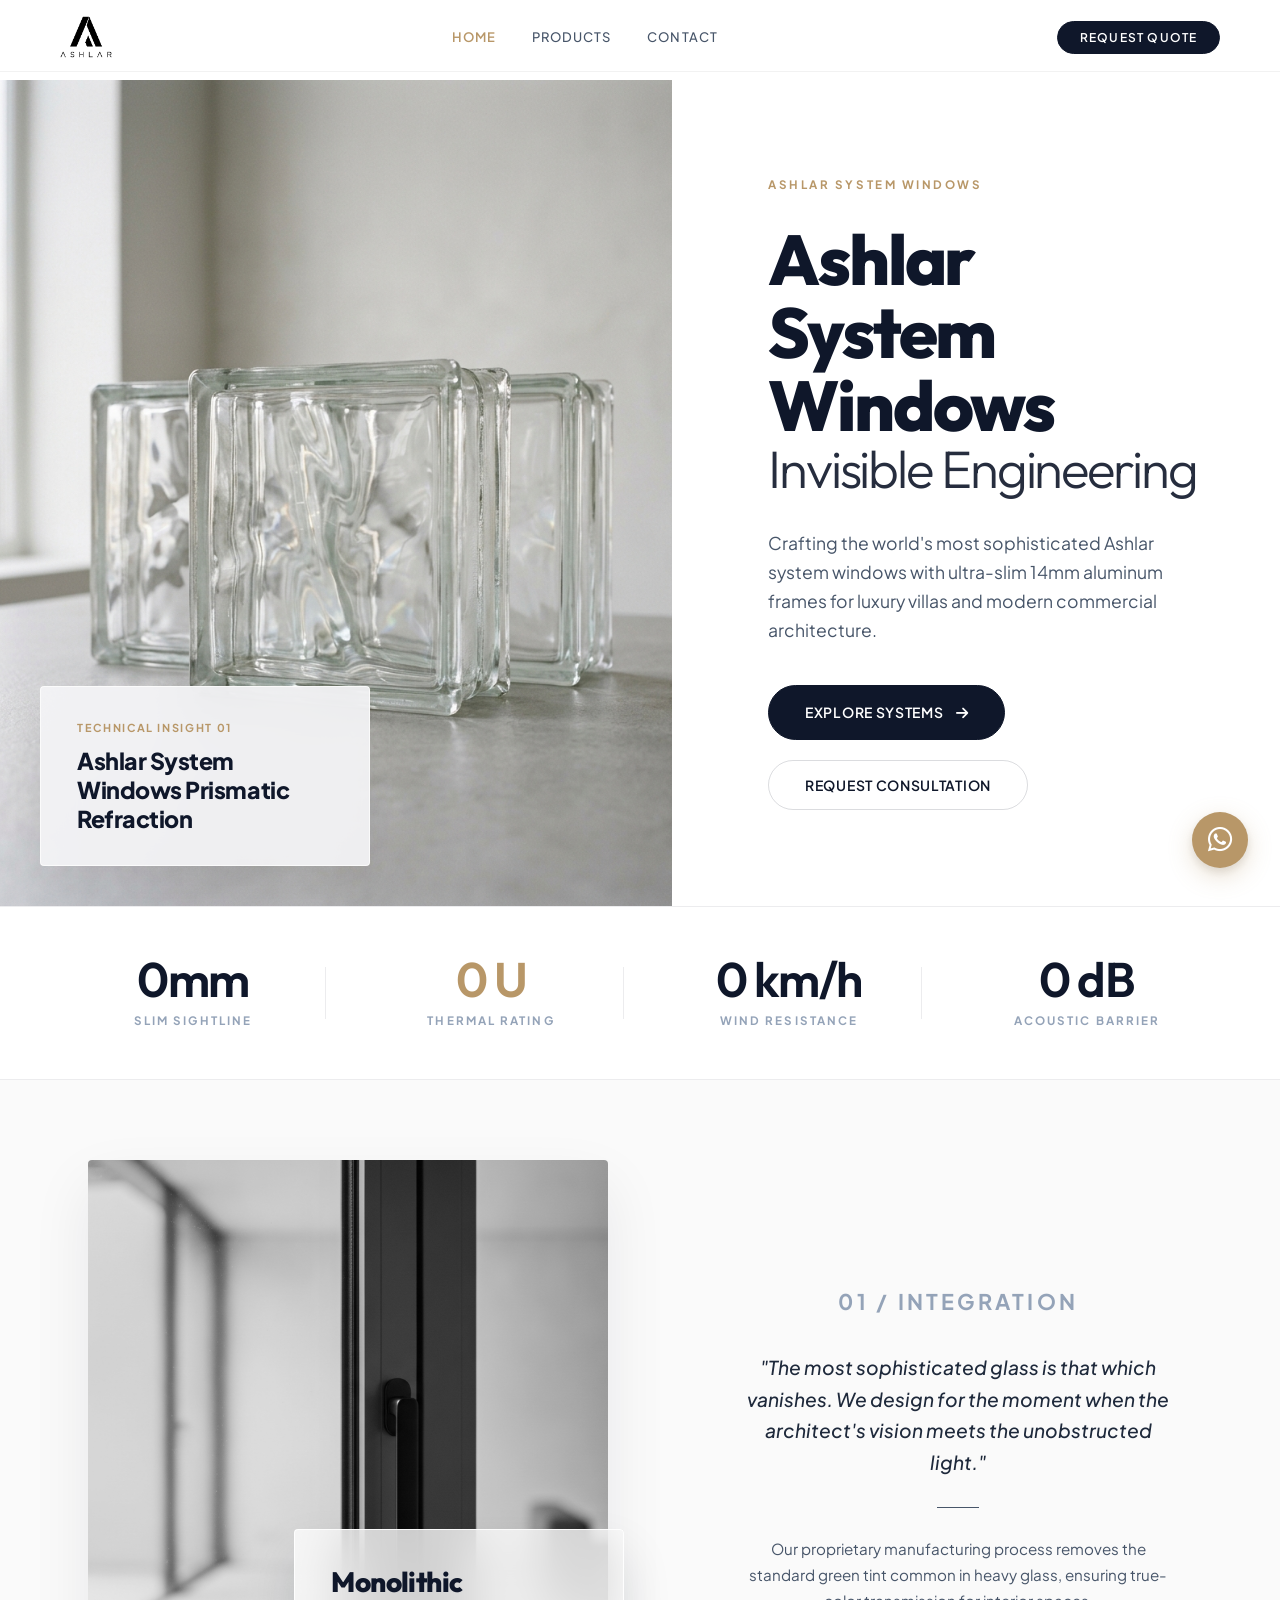
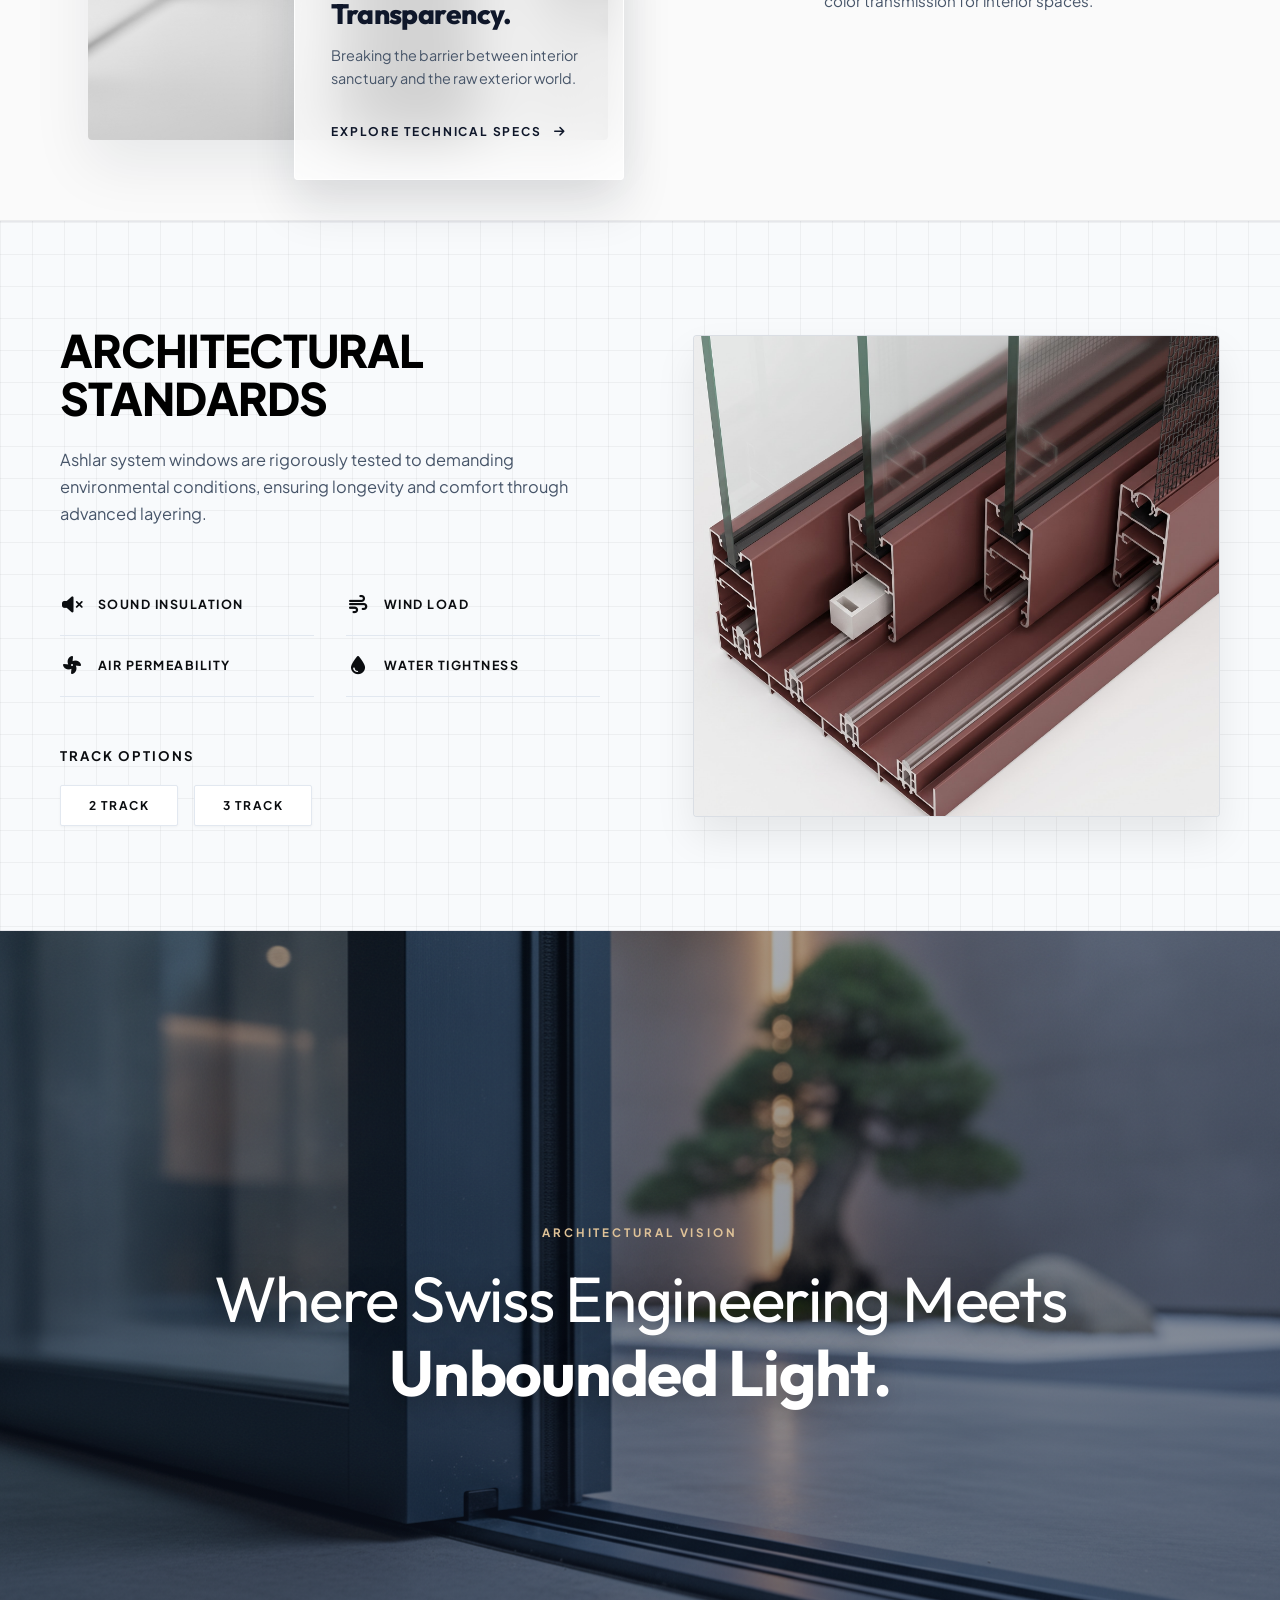
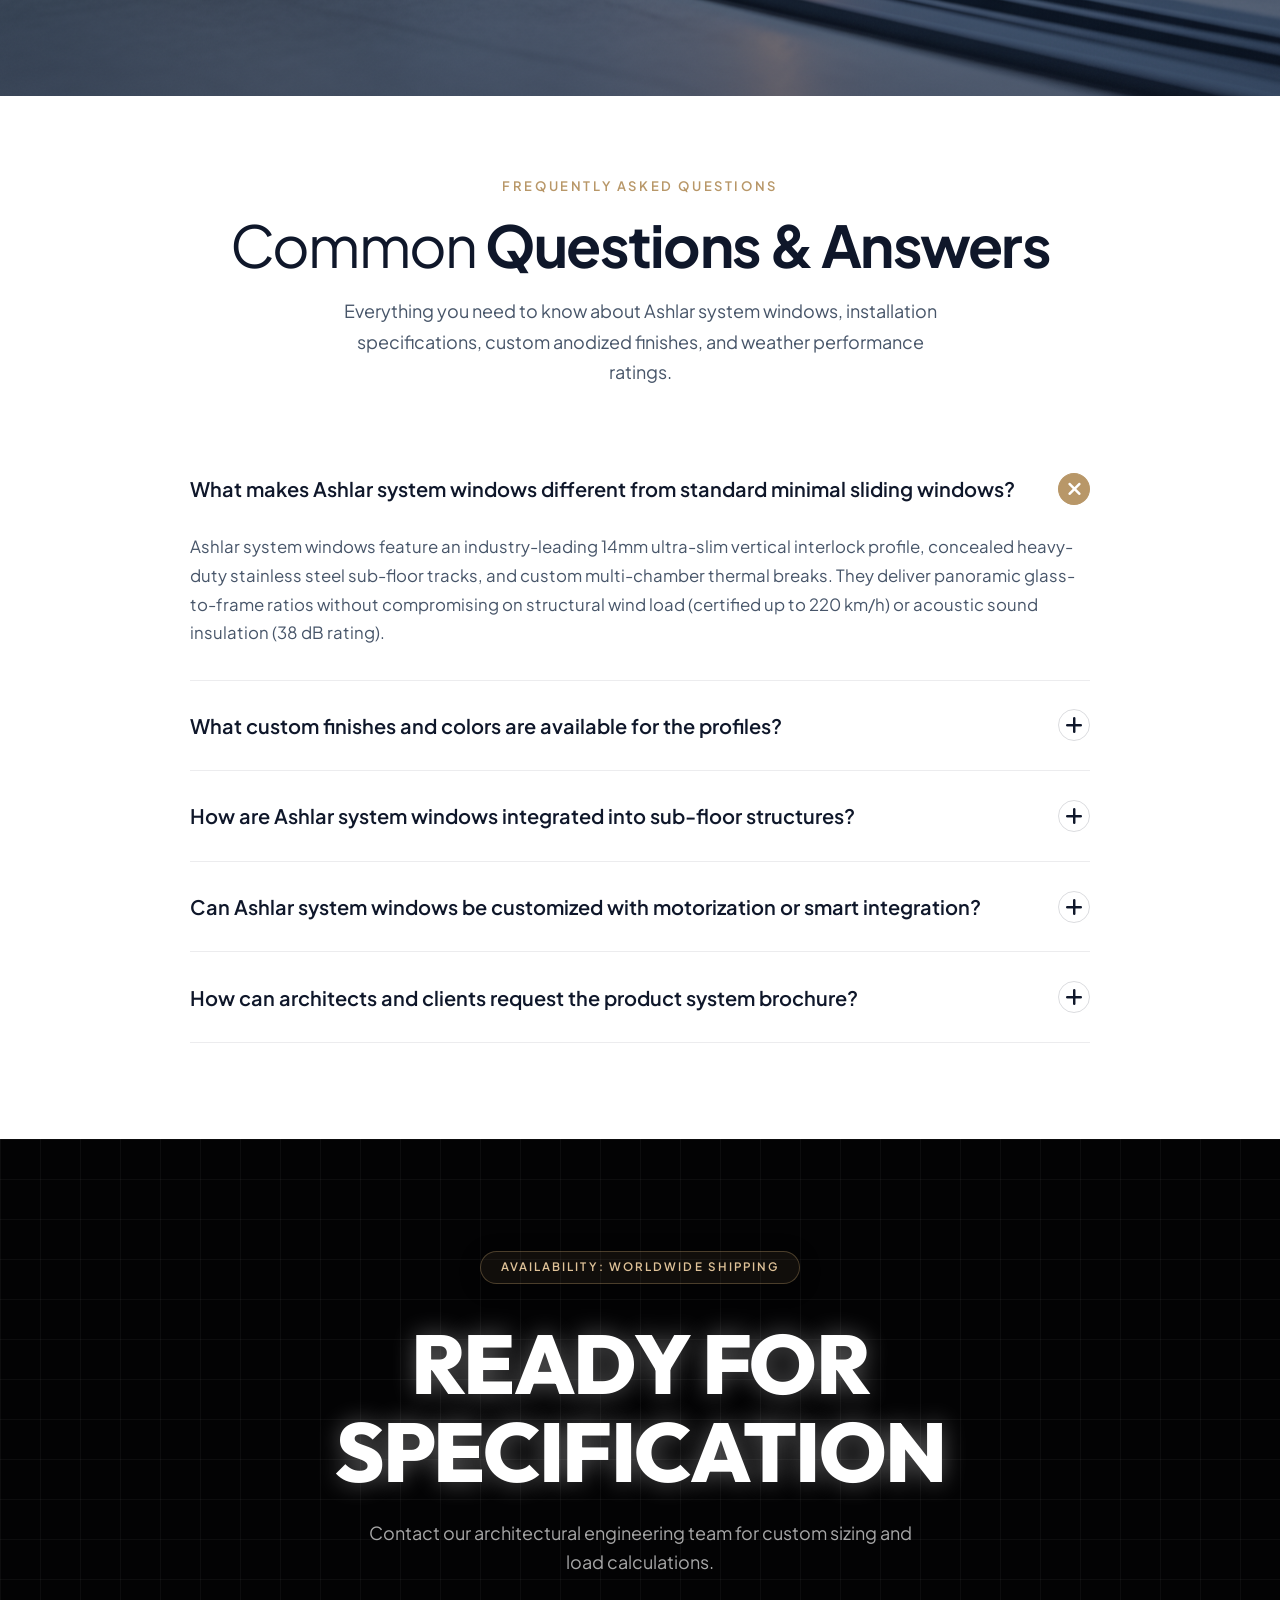
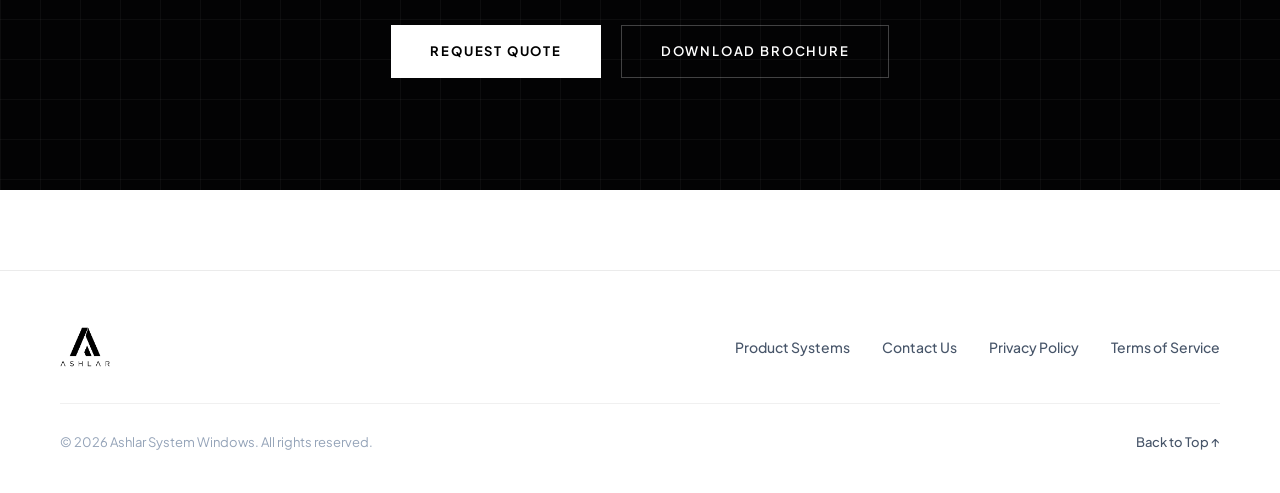
==== index.html @ acbcf2eb "Console fix" ====
<!DOCTYPE html>
<html lang="en">
<head>
  <meta charset="UTF-8">
  <meta name="viewport" content="width=device-width, initial-scale=1.0">
  <title>Ashlar System Windows — Premium Architectural Glass & Minimal Sliding Systems</title>
  <meta name="description" content="Ashlar System Windows manufactures ultra-slim architectural glass systems, floor-to-ceiling minimal sliding panels, and high-performance aluminum frames for luxury villas and commercial projects.">
  <meta name="keywords" content="Ashlar system windows, Ashlar glass, architectural glass, minimal sliding windows, slim aluminum frames, floor to ceiling windows, luxury villa windows, zero threshold sliding doors">
  <meta name="robots" content="index, follow, max-snippet:-1, max-image-preview:large, max-video-preview:-1">
  <link rel="canonical" href="https://ashlarwindows.com/">
  
  <!-- Open Graph / Facebook -->
  <meta property="og:type" content="website">
  <meta property="og:site_name" content="Ashlar System Windows">
  <meta property="og:url" content="https://ashlarwindows.com/">
  <meta property="og:title" content="Ashlar System Windows — Premium Architectural Glass & Minimal Sliding Systems">
  <meta property="og:description" content="Ashlar System Windows manufactures ultra-slim architectural glass systems, floor-to-ceiling minimal sliding panels, and high-performance aluminum frames.">
  <meta property="og:image" content="https://ashlarwindows.com/aseets/logo.png">
  <meta property="og:image:secure_url" content="https://ashlarwindows.com/aseets/logo.png">
  <meta property="og:image:type" content="image/png">
  <meta property="og:image:width" content="1200">
  <meta property="og:image:height" content="630">
  <meta property="og:image:alt" content="Ashlar System Windows Logo">

  <!-- Twitter -->
  <meta property="twitter:card" content="summary_large_image">
  <meta property="twitter:url" content="https://ashlarwindows.com/">
  <meta property="twitter:title" content="Ashlar System Windows — Premium Architectural Glass & Minimal Sliding Systems">
  <meta property="twitter:description" content="Ashlar System Windows manufactures ultra-slim architectural glass systems, floor-to-ceiling minimal sliding panels, and high-performance aluminum frames.">
  <meta property="twitter:image" content="https://ashlarwindows.com/aseets/logo.png">
  <meta property="twitter:image:alt" content="Ashlar System Windows Logo">

  <!-- Structured Data (JSON-LD) -->
  <script type="application/ld+json">
  {
    "@context": "https://schema.org",
    "@graph": [
      {
        "@type": "Organization",
        "@id": "https://ashlarwindows.com/#organization",
        "name": "Ashlar System Windows",
        "url": "https://ashlarwindows.com/",
        "logo": "https://ashlarwindows.com/aseets/logo.png",
        "description": "Ashlar System Windows manufactures premium architectural glass systems and ultra-slim sliding window profiles.",
        "contactPoint": {
          "@type": "ContactPoint",
          "telephone": "+91-98956-52725",
          "contactType": "customer service",
          "areaServed": "Global",
          "availableLanguage": "English"
        }
      },
      {
        "@type": "LocalBusiness",
        "@id": "https://ashlarwindows.com/#localbusiness",
        "name": "Ashlar System Windows",
        "image": "https://ashlarwindows.com/aseets/glass-frame-7.png",
        "telephone": "+91 98956 52725",
        "email": "info@ashlarwindows.com",
        "priceRange": "₹₹₹₹",
        "address": {
          "@type": "PostalAddress",
          "streetAddress": "B15, Odumbra",
          "addressLocality": "Calicut",
          "addressRegion": "Kerala",
          "addressCountry": "India"
        },
        "url": "https://ashlarwindows.com/"
      },
      {
        "@type": "WebSite",
        "@id": "https://ashlarwindows.com/#website",
        "url": "https://ashlarwindows.com/",
        "name": "Ashlar System Windows",
        "publisher": {
          "@id": "https://ashlarwindows.com/#organization"
        }
      },
      {
        "@type": "Product",
        "@id": "https://ashlarwindows.com/#product",
        "name": "Ashlar System Windows Minimal Sliding Glass Doors",
        "image": [
          "https://ashlarwindows.com/aseets/glass-frame-7.png",
          "https://ashlarwindows.com/aseets/glass-frame-14.jpeg",
          "https://ashlarwindows.com/aseets/glass-frame-15.jpeg",
          "https://ashlarwindows.com/aseets/glass-frame-16.jpeg"
        ],
        "description": "Ultra-slim 14mm sightline architectural glass system with concealed stainless steel sub-floor tracks.",
        "brand": {
          "@type": "Brand",
          "name": "Ashlar System Windows"
        },
        "aggregateRating": {
          "@type": "AggregateRating",
          "ratingValue": "4.9",
          "bestRating": "5",
          "worstRating": "1",
          "ratingCount": "36"
        }
      },
      {
        "@type": "FAQPage",
        "mainEntity": [
          {
            "@type": "Question",
            "name": "What makes Ashlar system windows different from standard minimal sliding windows?",
            "acceptedAnswer": {
              "@type": "Answer",
              "text": "Ashlar system windows feature an industry-leading 14mm ultra-slim vertical interlock profile, concealed heavy-duty stainless steel sub-floor tracks, and custom multi-chamber thermal breaks."
            }
          },
          {
            "@type": "Question",
            "name": "How are Ashlar system windows integrated into sub-floor structures?",
            "acceptedAnswer": {
              "@type": "Answer",
              "text": "Ashlar system windows tracks are embedded flush into concrete floor slabs, creating a zero-threshold transition between indoor spaces and outdoor patios."
            }
          }
        ]
      }
    ]
  }
  </script>
  
  <!-- Google Fonts & FontAwesome -->
  <link rel="preconnect" href="https://fonts.googleapis.com">
  <link rel="preconnect" href="https://fonts.gstatic.com" crossorigin>
  <link href="https://fonts.googleapis.com/css2?family=Cinzel:wght@400;500;600&family=Plus+Jakarta+Sans:ital,wght@0,300;0,400;0,500;0,600;0,700;1,400&family=Syne:wght@400;500;600;700;800&display=swap" rel="stylesheet">
  <link rel="stylesheet" href="https://cdnjs.cloudflare.com/ajax/libs/font-awesome/6.4.0/css/all.min.css">
  
  <!-- Lenis & GSAP Libraries -->
  <script src="https://cdn.jsdelivr.net/npm/@studio-freight/lenis@1.0.39/dist/lenis.min.js"></script>
  <script src="https://cdnjs.cloudflare.com/ajax/libs/gsap/3.12.2/gsap.min.js"></script>
  <script src="https://cdnjs.cloudflare.com/ajax/libs/gsap/3.12.2/ScrollTrigger.min.js"></script>
  
  <!-- Favicon -->
  <link rel="icon" type="image/png" href="aseets/favicon.png">

  <!-- Stylesheets -->
  <link rel="stylesheet" href="css/styles.css">
</head>
<body>

  <!-- PRELOADER -->
  <div id="preloader" class="preloader " aria-label="Loading Ashlar System Windows">
    <div class="preloader-backdrop"></div>
    <div class="preloader-content">
      <div class="preloader-logo-card">
        <div class="preloader-logo-wrapper">
          <img src="aseets/preloader.png" alt="Ashlar System Windows Logo" class="preloader-logo">
          <div class="glass-shine-sweep"></div>
        </div>
      </div>
      <div class="preloader-line-track">
        <div class="preloader-line-fill"></div>
      </div>
    </div>
  </div>

  <!-- NAVIGATION HEADER -->
  <header class="header">
    <div class="container container-wide">
      <div class="header-inner">
        <a href="index.html" class="logo" aria-label="Ashlar System Windows Logo">
          <img src="aseets/logo.png" alt="Ashlar System Windows Logo" class="logo-img">
        </a>

        <nav class="nav-menu">
          <a href="index.html" class="nav-link active">Home</a>
          <a href="products.html" class="nav-link">Products</a>
          <a href="contact.html" class="nav-link">Contact</a>
        </nav>

        <div class="header-actions">
          <button class="btn-header-clean" onclick="openQuoteModal()">Request Quote</button>
          <button class="mobile-toggle" aria-label="Toggle navigation menu">
            <span></span>
            <span></span>
            <span></span>
          </button>
        </div>
      </div>
    </div>
  </header>

  <!-- MOBILE NAVIGATION DRAWER -->
  <div class="mobile-drawer" id="mobile-drawer">
    <div class="mobile-drawer-header">
      <a href="index.html" class="logo" aria-label="Ashlar System Windows Logo">
        <img src="aseets/logo.png" alt="Ashlar System Windows Logo" class="logo-img">
      </a>
      <button class="mobile-drawer-close" aria-label="Close navigation menu">
        <i class="fa-solid fa-xmark"></i>
      </button>
    </div>

    <div class="mobile-nav-links">
      <a href="index.html" class="mobile-nav-item">
        <span class="num">01</span>
        <span class="label">Home</span>
      </a>
      <a href="products.html" class="mobile-nav-item">
        <span class="num">02</span>
        <span class="label">Products & Systems</span>
      </a>
      <a href="contact.html" class="mobile-nav-item">
        <span class="num">03</span>
        <span class="label">Contact Us</span>
      </a>
    </div>

    <div class="mobile-drawer-footer">
      <button class="btn btn-bw-minimal" style="width: 100%; margin-bottom: 1.5rem;" onclick="openQuoteModal()">
        Request Specification <i class="fa-solid fa-arrow-right"></i>
      </button>

      <div class="mobile-drawer-contact">
        <div><i class="fa-solid fa-phone"></i> +91 98956 52725</div>
        <div><i class="fa-solid fa-envelope"></i> info@ashlarwindows.com</div>
      </div>
    </div>
  </div>

  <!-- MAIN CONTENT AREA -->
  <main id="main-content">

  <!-- SECTION 1: 50/50 SPLIT HERO REDESIGN -->
  <section class="hero-split-redesign">
    <!-- Left Column: Architectural Glass Background Video with Overlay Card -->
    <div class="hero-split-media reveal-up">
      <video class="hero-split-video" autoplay loop muted playsinline poster="aseets/glass-prismatic-refraction.png">
        <source src="aseets/hero-video.mp4" type="video/mp4">
      </video>
      
      <div class="hero-split-insight-card">
        <span class="hero-split-insight-tag">TECHNICAL INSIGHT 01</span>
        <h3 class="hero-split-insight-title">Ashlar System Windows Prismatic Refraction</h3>
      </div>
    </div>

    <!-- Right Column: Clean Editorial Content -->
    <div class="hero-split-content reveal-up">
      <span class="hero-split-tag">ASHLAR SYSTEM WINDOWS</span>
      <h1 class="hero-split-title">
        Ashlar System Windows<br>
        <span style="font-weight: 300; font-size: 0.75em; display: block; opacity: 0.9;">Invisible Engineering</span>
      </h1>
      <p class="hero-split-subtitle">
        Crafting the world's most sophisticated Ashlar system windows with ultra-slim 14mm aluminum frames for luxury villas and modern commercial architecture.
      </p>
      
      <div class="hero-split-actions">
        <a href="products.html" class="btn btn-primary" style="padding: 0.95rem 2.25rem;">
          Explore Systems <i class="fa-solid fa-arrow-right"></i>
        </a>
        <button class="btn btn-secondary" onclick="openQuoteModal('Hello Ashlar, I would like to request an architectural consultation for Ashlar system windows.')" style="padding: 0.95rem 2.25rem;">
          Request Consultation
        </button>
      </div>
    </div>
  </section>

  <!-- MINIMALIST STATS STRIP SECTION -->
  <section class="minimal-stats-strip reveal-up">
    <div class="container">
      <div class="minimal-stats-grid">
        <div class="minimal-stat-item">
          <div class="minimal-stat-num stat-number" data-count="14" data-suffix="mm">0mm</div>
          <div class="minimal-stat-label">Slim Sightline</div>
        </div>

        <div class="minimal-stat-item">
          <div class="minimal-stat-num stat-number accent" data-count="0.8" data-decimals="1" data-suffix=" U">0 U</div>
          <div class="minimal-stat-label">Thermal Rating</div>
        </div>

        <div class="minimal-stat-item">
          <div class="minimal-stat-num stat-number" data-count="220" data-suffix=" km/h">0 km/h</div>
          <div class="minimal-stat-label">Wind Resistance</div>
        </div>

        <div class="minimal-stat-item">
          <div class="minimal-stat-num stat-number" data-count="38" data-suffix=" dB">0 dB</div>
          <div class="minimal-stat-label">Acoustic Barrier</div>
        </div>
      </div>
    </div>
  </section>

  <!-- MONOLITHIC TRANSPARENCY & INTEGRATION SECTION -->
  <section class="integration-section" id="integration">
    <div class="container">
      <div class="integration-grid reveal-up">
        <!-- Left Side: Architectural Facade Image with Glassmorphic Card -->
        <div class="integration-media-wrapper">
          <div class="integration-img-box">
            <img src="aseets/glass-frame-7.png" alt="Ashlar System Windows Monolithic Architectural Glass Facade">
          </div>

          <div class="integration-glass-card">
            <h3 class="integration-card-title">
              Monolithic<br>
              Transparency.
            </h3>
            <p class="integration-card-desc">
              Breaking the barrier between interior sanctuary and the raw exterior world.
            </p>
            <a href="products.html" class="integration-card-link">
              EXPLORE TECHNICAL SPECS <i class="fa-solid fa-arrow-right"></i>
            </a>
          </div>
        </div>

        <!-- Right Side: Clean Quote & Narrative -->
        <div class="integration-content">
          <span class="integration-tag">01 / INTEGRATION</span>
          
          <blockquote class="integration-quote">
            "The most sophisticated glass is that which vanishes. We design for the moment when the architect's vision meets the unobstructed light."
          </blockquote>

          <div class="integration-divider"></div>

          <p class="integration-narrative">
            Our proprietary manufacturing process removes the standard green tint common in heavy glass, ensuring true-color transmission for interior spaces.
          </p>
        </div>
      </div>
    </div>
  </section>

  <!-- CERTIFIED ARCHITECTURAL STANDARDS SECTION (ASHLAR SYSTEM WINDOWS PERFORMANCE ENGINEERING) -->
  <section class="performance-standards-section" id="performance">
    <div class="container">
      <div class="perf-standards-grid reveal-up">
        
        <!-- Left Column: Performance Specifications & Track Options -->
        <div class="perf-content-col">
          <h2 class="perf-main-title">
            ARCHITECTURAL<br>
            STANDARDS
          </h2>
          <p class="perf-main-desc">
            Ashlar system windows are rigorously tested to demanding environmental conditions, ensuring longevity and comfort through advanced layering.
          </p>

          <!-- 2x2 Performance Metrics Grid -->
          <div class="perf-metrics-grid">
            <div class="perf-metric-item">
              <span class="perf-metric-icon">
                <i class="fa-solid fa-volume-xmark"></i>
              </span>
              <span class="perf-metric-label">SOUND INSULATION</span>
            </div>

            <div class="perf-metric-item">
              <span class="perf-metric-icon">
                <i class="fa-solid fa-wind"></i>
              </span>
              <span class="perf-metric-label">WIND LOAD</span>
            </div>

            <div class="perf-metric-item">
              <span class="perf-metric-icon">
                <i class="fa-solid fa-fan"></i>
              </span>
              <span class="perf-metric-label">AIR PERMEABILITY</span>
            </div>

            <div class="perf-metric-item">
              <span class="perf-metric-icon">
                <i class="fa-solid fa-droplet"></i>
              </span>
              <span class="perf-metric-label">WATER TIGHTNESS</span>
            </div>
          </div>

          <!-- Track Options -->
          <div class="perf-track-options">
            <span class="perf-track-title">TRACK OPTIONS</span>
            <div class="perf-track-pills">
              <button class="perf-pill-btn" onclick="openQuoteModal('Hello Ashlar, I would like to inquire about 2 Track options for Ashlar system windows.')">2 TRACK</button>
              <button class="perf-pill-btn" onclick="openQuoteModal('Hello Ashlar, I would like to inquire about 3 Track options for Ashlar system windows.')">3 TRACK</button>
            </div>
          </div>

        </div>

        <!-- Right Column: Technical Showcase -->
        <div class="perf-showcase-wrapper">
          <div class="perf-image-box">
            <img src="aseets/a-14-frame-2.jpeg" alt="Ashlar System Windows Architectural Glass System Engineering Profile" loading="lazy">
          </div>
        </div>

      </div>
    </div>
  </section>


  <section class="section-padding" style="background: #f8fafc; border-top: 1px solid rgba(15,23,42,0.06); display: none;" id="use-cases">
    <div class="container">
      <div style="text-align: center; margin-bottom: 3.5rem;" class="reveal-up">
        <span class="section-tag">APPLICATIONS SHOWCASE</span>
        <h2 class="section-title">Architectural <strong>Use Cases & Typologies</strong></h2>
        <p class="section-desc" style="margin: 0 auto; max-width: 580px;">Tailored engineering configurations for luxury villas, commercial facades, and glass roofs.</p>
      </div>

      <div class="endless-app-grid reveal-up">
        <!-- Card 1: RESIDENTIAL -->
        <div class="endless-app-card" onclick="openQuoteModal('Hello Ashlar, I would like to inquire about Residential Villa applications for Ashlar system windows.')">
          <img src="aseets/glass-frame-6.png" alt="Ashlar System Windows Residential Villa Glass Wall">
          <div class="app-glass-pill">
            <span class="pill-text">RESIDENTIAL VILLAS</span>
            <span class="pill-arrow"><i class="fa-solid fa-arrow-right"></i></span>
          </div>
        </div>

        <!-- Card 2: COMMERCIAL -->
        <div class="endless-app-card featured-card" onclick="openQuoteModal('Hello Ashlar, I would like to inquire about Commercial Facade systems.')">
          <img src="aseets/glass-frame-7.png" alt="Ashlar System Windows Commercial Facade Installation">
          <div class="app-glass-pill">
            <span class="pill-text">COMMERCIAL FACADES</span>
            <span class="pill-arrow"><i class="fa-solid fa-arrow-right"></i></span>
          </div>
        </div>

        <!-- Card 3: SKYLIGHTS -->
        <div class="endless-app-card" onclick="openQuoteModal('Hello Ashlar, I would like to inquire about Architectural Skylights.')">
          <img src="aseets/glass-frame-8.png" alt="Ashlar System Windows Architectural Skylights and Roof Glass">
          <div class="app-glass-pill">
            <span class="pill-text">ARCHITECTURAL SKYLIGHTS</span>
            <span class="pill-arrow"><i class="fa-solid fa-arrow-right"></i></span>
          </div>
        </div>
      </div>
    </div>
  </section>

  <!-- SECTION 3: FULL-WIDTH LIFESTYLE PHOTOGRAPHY (MINIMALIST HERO TEXT) -->
  <section class="fullwidth-lifestyle" id="lifestyle">
    <div class="fullwidth-media-wrapper">
      <img src="aseets/glass-frame-6.png" alt="Ashlar System Windows Full Width Architectural Glass Villa">
    </div>
    
    <div class="fullwidth-overlay" style="background: linear-gradient(180deg, rgba(15, 23, 42, 0.35) 0%, rgba(15, 23, 42, 0.55) 100%);"></div>

    <div class="fullwidth-minimal-hero reveal-up" style="position: relative; z-index: 3; text-align: center; max-width: 920px; padding: 0 1.5rem; margin: 0 auto; color: #ffffff;">
      <span class="fullwidth-editorial-tag" style="color: #dfc298; letter-spacing: 0.25em; margin-bottom: 1.25rem; display: inline-block;">ARCHITECTURAL VISION</span>
      <h2 style="font-family: var(--font-display, 'Syne', sans-serif); font-size: clamp(2.4rem, 5vw, 4.2rem); font-weight: 400; line-height: 1.15; color: #ffffff; letter-spacing: -0.02em; text-shadow: 0 4px 30px rgba(0,0,0,0.35);">
        Where Swiss Engineering Meets <span style="font-weight: 700; color: #ffffff;">Unbounded Light.</span>
      </h2>
    </div>
  </section>

  <!-- FAQ SECTION -->
  <section class="section-padding" style="background: var(--bg-main); padding-top: 5rem; padding-bottom: 6rem;" id="faq">
    <div class="container">
      <div style="text-align: center; margin-bottom: 3.5rem;" class="reveal-up">
        <span class="section-tag">FREQUENTLY ASKED QUESTIONS</span>
        <h2 class="section-title">Common <strong>Questions & Answers</strong></h2>
        <p class="section-desc" style="margin: 0 auto; max-width: 600px;">Everything you need to know about Ashlar system windows, installation specifications, custom anodized finishes, and weather performance ratings.</p>
      </div>

      <div class="faq-container reveal-up">
        <div class="accordion-item active">
          <button class="accordion-header">
            <span>What makes Ashlar system windows different from standard minimal sliding windows?</span>
            <div class="accordion-icon"><i class="fa-solid fa-plus"></i></div>
          </button>
          <div class="accordion-body" style="max-height: 250px;">
            <div class="accordion-content">
              Ashlar system windows feature an industry-leading 14mm ultra-slim vertical interlock profile, concealed heavy-duty stainless steel sub-floor tracks, and custom multi-chamber thermal breaks. They deliver panoramic glass-to-frame ratios without compromising on structural wind load (certified up to 220 km/h) or acoustic sound insulation (38 dB rating).
            </div>
          </div>
        </div>

        <div class="accordion-item">
          <button class="accordion-header">
            <span>What custom finishes and colors are available for the profiles?</span>
            <div class="accordion-icon"><i class="fa-solid fa-plus"></i></div>
          </button>
          <div class="accordion-body">
            <div class="accordion-content">
              Our profile dynamics are available in premium anodized and powder-coated finishes, including Soft Silver Anodized, Anodic Black Matte, Warm Bronze, and Champagne Satin. All surface finishes undergo rigorous Qualanod and Qualicoat testing for maximum UV resistance and coastal anti-corrosion durability.
            </div>
          </div>
        </div>

        <div class="accordion-item">
          <button class="accordion-header">
            <span>How are Ashlar system windows integrated into sub-floor structures?</span>
            <div class="accordion-icon"><i class="fa-solid fa-plus"></i></div>
          </button>
          <div class="accordion-body">
            <div class="accordion-content">
              Ashlar tracks are embedded flush into concrete floor slabs, creating a zero-threshold transition between indoor spaces and outdoor patios. Integrated sub-floor drainage channels quietly route heavy rainfall away from the living area to guarantee complete water-tightness during severe storms.
            </div>
          </div>
        </div>

        <div class="accordion-item">
          <button class="accordion-header">
            <span>Can Ashlar system windows be customized with motorization or smart integration?</span>
            <div class="accordion-icon"><i class="fa-solid fa-plus"></i></div>
          </button>
          <div class="accordion-body">
            <div class="accordion-content">
              Yes. Panels up to 2,133mm height and 130 kg sash weights can be specified with concealed automated drives. These can be integrated into standard home automation platforms (KNX, Crestron, Lutron) or operated via remote keypads and smartphone interfaces.
            </div>
          </div>
        </div>

        <div class="accordion-item">
          <button class="accordion-header">
            <span>How can architects and clients request the product system brochure?</span>
            <div class="accordion-icon"><i class="fa-solid fa-plus"></i></div>
          </button>
          <div class="accordion-body">
            <div class="accordion-content">
              Architects, contractors, and clients can instantly request our complete Product System Brochure & Catalog by clicking the "Request Quote" button in the header or using any brochure download tile across our website.
            </div>
          </div>
        </div>
      </div>
    </div>
  </section>

  <!-- READY FOR SPECIFICATION SECTION -->
  <section class="spec-cta-section">
    <div class="spec-cta-container reveal-up">
      <div class="spec-cta-pill">AVAILABILITY: WORLDWIDE SHIPPING</div>
      <h2 class="spec-cta-title">
        READY FOR<br>
        SPECIFICATION
      </h2>
      <p class="spec-cta-desc">
        Contact our architectural engineering team for custom sizing and load calculations.
      </p>
      <div class="spec-cta-actions">
        <button class="btn-spec-primary" onclick="openQuoteModal('Hello Ashlar, I would like to request a specification quote for custom sizing and load calculations.')">
          REQUEST QUOTE
        </button>
        <button class="btn-spec-outline" onclick="downloadBrochure()">
          DOWNLOAD BROCHURE
        </button>
      </div>
    </div>
  </section>

  </main>

  <!-- MINIMAL CLEAN FOOTER -->
  <footer class="site-footer-minimal-clean">
    <div class="container">
      <div class="footer-minimal-top">
        <a href="index.html" class="footer-minimal-logo" aria-label="Ashlar System Windows Logo">
          <img src="aseets/logo.png" alt="Ashlar System Windows Logo" class="footer-logo-img">
        </a>
        <div class="footer-minimal-links">
          <a href="products.html">Product Systems</a>
          <a href="contact.html">Contact Us</a>
          <a href="#">Privacy Policy</a>
          <a href="#">Terms of Service</a>
        </div>
      </div>
      <div class="footer-minimal-bottom">
        <div>© 2026 Ashlar System Windows. All rights reserved.</div>
        <button type="button" class="footer-back-to-top-minimal" aria-label="Back to Top">
          <span>Back to Top ↑</span>
        </button>
      </div>
    </div>
  </footer>

  <!-- LIGHTBOX MODAL -->
  <div class="modal" id="lightbox-modal">
    <button class="modal-close" aria-label="Close modal"><i class="fa-solid fa-xmark"></i></button>
    <div class="lightbox-img-container">
      <button class="lightbox-nav-btn lightbox-prev" aria-label="Previous Image"><i class="fa-solid fa-chevron-left"></i></button>
      <img id="lightbox-img" src="" alt="Architectural Glass Full Screen Preview">
      <button class="lightbox-nav-btn lightbox-next" aria-label="Next Image"><i class="fa-solid fa-chevron-right"></i></button>
      <div class="lightbox-caption"></div>
    </div>
  </div>

  <!-- Floating WhatsApp Button -->
  <a href="https://wa.me/919895652725?text=Hello%20Ashlar%2C%20I%20would%20like%20to%20request%20a%20quote%20and%20architectural%20specifications%20for%20your%20glass%20systems." class="floating-whatsapp" target="_blank" onclick="if(typeof openQuoteModal === 'function') { openQuoteModal(); return false; }" aria-label="Chat on WhatsApp">
    <i class="fa-brands fa-whatsapp"></i>
  </a>

  <!-- Scripts -->
  <script src="js/main.js"></script>
</body>
</html>
---- css/styles.css ----
/* ==========================================================================
   ASHLAR ARCHITECTURAL GLASS SYSTEMS - CORE DESIGN SYSTEM & STYLES
   ========================================================================== */

@import url('https://fonts.googleapis.com/css2?family=Cormorant+Garamond:ital,wght@0,400;0,600;1,400;1,600&family=Outfit:wght@300;400;500;600;700;800;900&family=Plus+Jakarta+Sans:ital,wght@0,300;0,400;0,500;0,600;0,700;1,400&display=swap');

:root {
  /* Color Palette - Ultra Light Modern Minimalist */
  --bg-main: #ffffff;
  --bg-surface: #ffffff;
  --bg-subtle: #f8fafc;
  --bg-card: #f8fafc;
  --bg-dark: #0f172a;
  
  --text-primary: #0f172a;
  --text-secondary: #475569;
  --text-muted: #94a3b8;
  --text-inverse: #ffffff;
  
  --accent-bronze: #b89768;
  --accent-bronze-light: #dfc298;
  --accent-hover: #9c7c4f;
  
  --border-light: rgba(15, 23, 42, 0.08);
  --border-medium: rgba(15, 23, 42, 0.15);
  --border-dark: rgba(255, 255, 255, 0.12);
  
  --radius-sm: 8px;
  --radius-md: 16px;
  --radius-lg: 24px;
  --radius-xl: 32px;
  --radius-pill: 9999px;
  
  --glass-bg: rgba(255, 255, 255, 0.85);
  --glass-border: rgba(15, 23, 42, 0.08);
  --glass-shadow: 0 30px 60px rgba(0, 0, 0, 0.06);
  --card-shadow: 0 10px 30px rgba(0, 0, 0, 0.03);
  --hover-shadow: 0 20px 40px rgba(0, 0, 0, 0.08);
  
  /* Typography */
  --font-sans: 'Plus Jakarta Sans', -apple-system, BlinkMacSystemFont, sans-serif;
  --font-display: 'Outfit', 'Plus Jakarta Sans', sans-serif;
  --font-serif: 'Cormorant Garamond', serif;
  
  /* Transitions */
  --ease-out-expo: cubic-bezier(0.16, 1, 0.3, 1);
  --ease-in-out-smooth: cubic-bezier(0.4, 0, 0.2, 1);
  --transition-fast: 0.2s var(--ease-in-out-smooth);
  --transition-normal: 0.4s var(--ease-out-expo);
  --transition-slow: 0.8s var(--ease-out-expo);
  
  /* Spacing */
  --container-width: 1440px;
  --container-padding: 2rem;
  --header-height: 72px;
  --radius-sm: 6px;
  --radius-md: 12px;
  --radius-lg: 24px;
  --radius-pill: 9999px;
}

/* Base & Reset */
*, *::before, *::after {
  box-sizing: border-box;
  margin: 0;
  padding: 0;
}

html {
  font-size: 16px;
  scroll-behavior: auto; /* Lenis handles smooth scrolling */
  -webkit-font-smoothing: antialiased;
  -moz-osx-font-smoothing: grayscale;
}

body {
  font-family: var(--font-sans);
  background-color: var(--bg-main);
  color: var(--text-primary);
  line-height: 1.6;
  overflow-x: hidden;
  selection-background-color: #111;
  selection-color: #fff;
}

::selection {
  background: var(--text-primary);
  color: var(--bg-main);
}

img, video {
  max-width: 100%;
  height: auto;
  display: block;
}

a {
  color: inherit;
  text-decoration: none;
  transition: var(--transition-fast);
}

button, input, textarea, select {
  font-family: inherit;
  font-size: inherit;
  border: none;
  outline: none;
  background: none;
}

button {
  cursor: pointer;
}

ul, ol {
  list-style: none;
}

/* Custom Scrollbar */
::-webkit-scrollbar {
  width: 8px;
}

::-webkit-scrollbar-track {
  background: var(--bg-main);
}

::-webkit-scrollbar-thumb {
  background: #d0d4dc;
  border-radius: 4px;
}

::-webkit-scrollbar-thumb:hover {
  background: #a0a6b5;
}

/* Layout Container */
.container {
  width: 100%;
  max-width: var(--container-width);
  margin: 0 auto;
  padding: 0 var(--container-padding);
}

.container-wide {
  width: 100%;
  max-width: 1700px;
  margin: 0 auto;
  padding: 0 var(--container-padding);
}

@media (max-width: 640px) {
  :root {
    --container-padding: 1.25rem;
  }
}

@media (min-width: 1024px) {
  :root {
    --container-padding: 3rem;
  }
}

@media (min-width: 1280px) {
  :root {
    --container-padding: 3.75rem;
  }
}

@media (min-width: 1536px) {
  :root {
    --container-padding: 4.5rem;
  }
}

/* Header & Navigation */
.header {
  position: fixed;
  top: 0;
  left: 0;
  width: 100%;
  height: var(--header-height);
  z-index: 1000;
  transition: background 0.3s ease, border-color 0.3s ease, box-shadow 0.3s ease;
  border-bottom: 1px solid rgba(0, 0, 0, 0.05);
  background: rgba(255, 255, 255, 0.88);
  backdrop-filter: blur(16px);
  -webkit-backdrop-filter: blur(16px);
}

.header.scrolled {
  background: rgba(255, 255, 255, 0.95);
  border-bottom: 1px solid rgba(0, 0, 0, 0.08);
  box-shadow: 0 4px 20px rgba(0, 0, 0, 0.03);
}

/* Dark Hero Page Header Contrast (e.g. index.html) */
body.has-dark-hero .header:not(.scrolled) {
  background: rgba(8, 9, 11, 0.35);
  border-bottom-color: rgba(255, 255, 255, 0.1);
}

body.has-dark-hero .header:not(.scrolled) .logo-img {
  filter: brightness(0) invert(1);
}

body.has-dark-hero .header:not(.scrolled) .nav-link {
  color: rgba(255, 255, 255, 0.75);
}

body.has-dark-hero .header:not(.scrolled) .nav-link:hover,
body.has-dark-hero .header:not(.scrolled) .nav-link.active {
  color: #ffffff;
}

body.has-dark-hero .header:not(.scrolled) .btn-header-clean {
  background: #ffffff;
  color: #0b0c0e;
  border-color: #ffffff;
}

body.has-dark-hero .header:not(.scrolled) .btn-header-clean:hover {
  background: rgba(255, 255, 255, 0.85);
}

body.has-dark-hero .header:not(.scrolled) .mobile-toggle span {
  background-color: #ffffff;
}

.header-inner {
  display: flex;
  align-items: center;
  justify-content: space-between;
  height: 100%;
  padding-top: 1rem;
}

.logo {
  display: inline-flex;
  align-items: center;
  text-decoration: none;
  transition: opacity 0.25s ease, transform 0.25s ease;
}

.logo:hover {
  opacity: 0.85;
  transform: translateY(-1px);
}

.logo-img {
  height: 42px;
  width: auto;
  max-width: 100%;
  object-fit: contain;
  display: block;
  transition: filter 0.3s ease, opacity 0.3s ease;
}

.nav-menu {
  display: flex;
  align-items: center;
  gap: 2.25rem;
}

.nav-link {
  font-size: 0.8125rem;
  font-weight: 500;
  letter-spacing: 0.08em;
  text-transform: uppercase;
  color: var(--text-secondary);
  position: relative;
  padding: 0.4rem 0;
  transition: color 0.25s ease;
}

.nav-link:hover,
.nav-link.active {
  color: var(--accent-bronze);
  font-weight: 600;
}

.header-actions {
  display: flex;
  align-items: center;
  gap: 1.25rem;
}

.btn-header-clean {
  background: var(--text-primary);
  color: #ffffff;
  border: 1px solid var(--text-primary);
  border-radius: var(--radius-pill);
  padding: 0.5rem 1.35rem;
  font-size: 0.75rem;
  font-weight: 600;
  letter-spacing: 0.1em;
  text-transform: uppercase;
  cursor: pointer;
  transition: all 0.25s ease;
}

.btn-header-clean:hover {
  background: var(--bg-dark);
  border-color: var(--accent-bronze);
  color: var(--accent-bronze-light);
  transform: translateY(-1px);
}

.header-actions {
  display: flex;
  align-items: center;
  gap: 1.5rem;
}

/* Modern Minimalist Buttons */
.btn {
  display: inline-flex;
  align-items: center;
  justify-content: center;
  gap: 0.75rem;
  padding: 0.85rem 1.8rem;
  border-radius: var(--radius-pill);
  font-size: 0.875rem;
  font-weight: 600;
  letter-spacing: 0.05em;
  text-transform: uppercase;
  transition: all var(--transition-normal);
  position: relative;
  overflow: hidden;
  z-index: 1;
}

.btn-primary {
  background-color: var(--text-primary);
  color: var(--bg-surface);
  border: 1px solid var(--text-primary);
}

.btn-primary:hover {
  background-color: var(--accent-hover);
  border-color: var(--accent-hover);
  transform: translateY(-2px);
  box-shadow: 0 10px 25px rgba(0, 0, 0, 0.15);
}

.btn-secondary {
  background-color: transparent;
  color: var(--text-primary);
  border: 1px solid var(--border-medium);
}

.btn-secondary:hover {
  background-color: var(--text-primary);
  color: var(--bg-surface);
  border-color: var(--accent-bronze);
  transform: translateY(-2px);
}

.btn-glass {
  background: var(--glass-bg);
  backdrop-filter: blur(12px);
  -webkit-backdrop-filter: blur(12px);
  border: 1px solid var(--glass-border);
  color: var(--text-primary);
}

.btn-glass:hover {
  background: #ffffff;
  box-shadow: 0 15px 30px rgba(0, 0, 0, 0.08);
  transform: translateY(-2px);
}

.btn-icon-circle {
  width: 44px;
  height: 44px;
  border-radius: 50%;
  display: grid;
  place-items: center;
  border: 1px solid var(--border-medium);
  transition: var(--transition-normal);
}

.btn-icon-circle:hover {
  background: var(--text-primary);
  color: var(--accent-bronze-light);
  border-color: var(--accent-bronze);
}

/* Responsive Header Controls */
@media (max-width: 992px) {
  .nav-menu {
    display: none !important;
  }
  .mobile-toggle {
    display: flex !important;
  }
}

/* Mobile Toggle Icon & Animations */
.mobile-toggle {
  display: none;
  flex-direction: column;
  justify-content: center;
  gap: 6px;
  width: 32px;
  height: 32px;
  background: none;
  border: none;
  cursor: pointer;
  z-index: 1100;
  padding: 4px;
}

.mobile-toggle span {
  width: 100%;
  height: 2px;
  background-color: var(--text-primary);
  border-radius: 2px;
  transition: transform 0.35s var(--ease-out-expo), opacity 0.25s ease, background-color 0.3s ease;
  transform-origin: center;
}

.mobile-toggle.active span:nth-child(1) {
  transform: translateY(8px) rotate(45deg);
  background-color: #ffffff;
}

.mobile-toggle.active span:nth-child(2) {
  opacity: 0;
}

.mobile-toggle.active span:nth-child(3) {
  transform: translateY(-8px) rotate(-45deg);
  background-color: #ffffff;
}

/* Mobile Drawer Overlay - Minimalist Black & White Theme */
.mobile-drawer {
  position: fixed;
  inset: 0;
  width: 100vw;
  height: 100vh;
  background: #000000;
  color: #ffffff;
  z-index: 1050;
  padding: 2rem 2rem 2.5rem 2.5rem;
  display: flex;
  flex-direction: column;
  justify-content: space-between;
  opacity: 0;
  visibility: hidden;
  transform: translateY(-10px);
  transition: opacity 0.35s ease, visibility 0.35s ease, transform 0.35s cubic-bezier(0.16, 1, 0.3, 1);
  overflow-y: auto;
}

.mobile-drawer.open {
  opacity: 1;
  visibility: visible;
  transform: translateY(0);
}

.mobile-drawer-header {
  display: flex;
  justify-content: space-between;
  align-items: center;
  padding-bottom: 1.5rem;
  border-bottom: 1px solid rgba(255, 255, 255, 0.12);
}

.mobile-drawer-header .logo {
  text-decoration: none;
}

.mobile-drawer-header .logo-img {
  height: 38px;
  filter: brightness(0) invert(1);
}

.mobile-drawer-close {
  background: rgba(255, 255, 255, 0.05);
  border: 1px solid rgba(255, 255, 255, 0.2);
  color: #ffffff;
  width: 44px;
  height: 44px;
  border-radius: 50%;
  display: flex;
  align-items: center;
  justify-content: center;
  font-size: 1.15rem;
  cursor: pointer;
  transition: all 0.3s cubic-bezier(0.16, 1, 0.3, 1);
}

.mobile-drawer-close:hover,
.mobile-drawer-close:focus-visible {
  background: #ffffff;
  color: #000000;
  border-color: #ffffff;
  transform: rotate(90deg) scale(1.05);
}

.mobile-nav-links {
  display: flex;
  flex-direction: column;
  gap: 0.75rem;
  margin: 2.5rem 0;
}

.mobile-nav-item {
  display: flex;
  align-items: center;
  gap: 1.25rem;
  padding: 1.1rem 1.25rem;
  text-decoration: none;
  border-radius: 8px;
  border-bottom: 1px solid rgba(255, 255, 255, 0.06);
  background: transparent;
  transition: all 0.3s ease;
}

.mobile-nav-item .num {
  font-family: var(--font-body, monospace, sans-serif);
  font-size: 0.8rem;
  font-weight: 600;
  letter-spacing: 0.15em;
  color: #a1a1aa;
  transition: color 0.3s ease;
}

.mobile-nav-item .label {
  font-family: var(--font-display, 'Syne', sans-serif);
  font-size: clamp(1.6rem, 4.5vw, 2.1rem);
  font-weight: 600;
  color: #ffffff;
  letter-spacing: -0.02em;
  transition: transform 0.3s ease, color 0.3s ease;
}

.mobile-nav-item:hover,
.mobile-nav-item:focus-visible {
  background: rgba(255, 255, 255, 0.06);
  transform: translateX(6px);
}

.mobile-nav-item:hover .num,
.mobile-nav-item.active .num {
  color: var(--accent-bronze);
}

.mobile-nav-item:hover .label,
.mobile-nav-item.active .label {
  color: var(--accent-bronze-light);
}

.mobile-drawer-footer {
  border-top: 1px solid rgba(255, 255, 255, 0.12);
  padding-top: 2rem;
}

/* High contrast Black & White minimal button */
.btn-bw-minimal {
  display: inline-flex;
  align-items: center;
  justify-content: center;
  gap: 0.75rem;
  background: #ffffff;
  color: #000000;
  border: 1px solid #ffffff;
  font-weight: 600;
  font-size: 0.9375rem;
  padding: 0.9rem 1.5rem;
  border-radius: 8px;
  cursor: pointer;
  transition: all 0.3s cubic-bezier(0.16, 1, 0.3, 1);
  text-decoration: none;
}

.btn-bw-minimal:hover {
  background: #000000;
  color: #ffffff;
  border-color: #ffffff;
  box-shadow: 0 0 20px rgba(255, 255, 255, 0.15);
  transform: translateY(-2px);
}

.mobile-drawer-contact {
  display: flex;
  gap: 1.5rem;
  font-size: 0.85rem;
  color: #a1a1aa;
  flex-wrap: wrap;
}

.mobile-drawer-contact div {
  display: flex;
  align-items: center;
  gap: 0.5rem;
  transition: color 0.3s ease;
}

.mobile-drawer-contact div i {
  color: var(--accent-bronze);
}

.mobile-drawer-contact div:hover {
  color: #ffffff;
}

/* Badge & Category Pills */
.badge {
  display: inline-flex;
  align-items: center;
  gap: 0.5rem;
  padding: 0.4rem 1rem;
  border-radius: var(--radius-pill);
  background: rgba(184, 151, 104, 0.06);
  border: 1px solid rgba(184, 151, 104, 0.25);
  font-size: 0.75rem;
  font-weight: 600;
  letter-spacing: 0.12em;
  text-transform: uppercase;
  color: var(--text-secondary);
}

.badge-dot {
  width: 6px;
  height: 6px;
  border-radius: 50%;
  background-color: var(--accent-bronze);
}

/* Section Header Typography */
.section-tag {
  font-size: 0.8125rem;
  font-weight: 600;
  letter-spacing: 0.2em;
  text-transform: uppercase;
  color: var(--accent-bronze);
  margin-bottom: 1rem;
  display: block;
}

.section-title {
  font-size: clamp(2.25rem, 4.5vw, 3.75rem);
  font-weight: 400;
  line-height: 1.1;
  letter-spacing: -0.03em;
  color: var(--text-primary);
  margin-bottom: 1.25rem;
}

.section-title strong,
.section-title span.bold {
  font-weight: 700;
}

.section-desc {
  font-size: 1.125rem;
  color: var(--text-secondary);
  max-width: 620px;
  font-weight: 400;
  line-height: 1.7;
}

.text-gradient {
  background: linear-gradient(135deg, #111111 0%, #666666 100%);
  -webkit-background-clip: text;
  -webkit-text-fill-color: transparent;
}

/* Dynamic Grid Systems */
.grid-2 {
  display: grid;
  grid-template-columns: repeat(2, 1fr);
  gap: 3rem;
}

.grid-3 {
  display: grid;
  grid-template-columns: repeat(3, 1fr);
  gap: 2.5rem;
}

.grid-4 {
  display: grid;
  grid-template-columns: repeat(4, 1fr);
  gap: 2rem;
}

.grid-12 {
  display: grid;
  grid-template-columns: repeat(12, 1fr);
  gap: 2rem;
}

/* Section Layout Base */
.section-padding {
  padding: 6rem 0;
}

.section-padding-sm {
  padding: 5rem 0;
}

/* ==========================================================================
   PAGE SPECIFIC: HOME HERO SECTION
   ========================================================================== */
.hero {
  position: relative;
  width: 100%;
  height: 100vh;
  min-height: 750px;
  display: flex;
  align-items: center;
  justify-content: center;
  overflow: hidden;
  background: #08090b;
}

.hero-media {
  position: absolute;
  top: 0;
  left: 0;
  width: 100%;
  height: 100%;
  z-index: 1;
}

.hero-video {
  width: 100%;
  height: 100%;
  object-fit: cover;
  opacity: 0.72;
  filter: brightness(0.92) contrast(1.08) saturate(1.05);
  transform: scale(1.03);
  transition: transform 12s cubic-bezier(0.25, 1, 0.5, 1);
}

.hero:hover .hero-video {
  transform: scale(1.06);
}

.hero-editorial-overlay {
  position: absolute;
  top: 0;
  left: 0;
  width: 100%;
  height: 100%;
  background: 
    linear-gradient(180deg, rgba(8, 9, 11, 0.4) 0%, rgba(8, 9, 11, 0.2) 40%, rgba(8, 9, 11, 0.85) 100%),
    radial-gradient(ellipse at center, rgba(8, 9, 11, 0.1) 0%, rgba(8, 9, 11, 0.6) 100%);
  z-index: 2;
}

.hero-editorial-content {
  max-width: 1100px;
  margin-top: -2rem;
}

.hero-editorial-badge {
  display: inline-flex;
  align-items: center;
  gap: 0.75rem;
  padding: 0.5rem 1.4rem;
  border-radius: var(--radius-pill);
  background: rgba(255, 255, 255, 0.1);
  backdrop-filter: blur(16px);
  -webkit-backdrop-filter: blur(16px);
  border: 1px solid rgba(255, 255, 255, 0.2);
  font-size: 0.725rem;
  font-weight: 600;
  letter-spacing: 0.24em;
  text-transform: uppercase;
  color: rgba(255, 255, 255, 0.92);
  margin-bottom: 2.25rem;
  box-shadow: 0 4px 20px rgba(0, 0, 0, 0.15);
}

.hero-editorial-title {
  font-family: var(--font-display);
  font-size: clamp(3.5rem, 7.8vw, 6.5rem);
  font-weight: 800;
  line-height: 1.02;
  letter-spacing: -0.035em;
  text-transform: uppercase;
  color: #ffffff;
  margin-bottom: 1.75rem;
  text-shadow: 0 10px 40px rgba(0, 0, 0, 0.3);
}

.hero-editorial-subtitle {
  font-size: clamp(1.05rem, 1.8vw, 1.25rem);
  font-weight: 400;
  color: rgba(255, 255, 255, 0.85);
  max-width: 640px;
  line-height: 1.65;
  margin-bottom: 2.75rem;
  letter-spacing: 0.01em;
}

.hero-editorial-actions {
  display: flex;
  align-items: center;
  gap: 1.25rem;
}

.btn-editorial-primary {
  display: inline-flex;
  align-items: center;
  gap: 0.85rem;
  background: #ffffff;
  color: #0b0c0e;
  border-radius: var(--radius-pill);
  padding: 1.05rem 2.25rem;
  font-size: 0.875rem;
  font-weight: 700;
  letter-spacing: 0.08em;
  text-transform: uppercase;
  text-decoration: none;
  box-shadow: 0 10px 30px rgba(255, 255, 255, 0.2);
  transition: all 0.3s var(--ease-out-expo);
}

.btn-editorial-primary:hover {
  background: #f0f2f5;
  transform: translateY(-2px);
  box-shadow: 0 14px 40px rgba(255, 255, 255, 0.3);
  color: #0b0c0e;
}

.btn-editorial-secondary {
  display: inline-flex;
  align-items: center;
  gap: 0.75rem;
  background: rgba(255, 255, 255, 0.12);
  backdrop-filter: blur(16px);
  -webkit-backdrop-filter: blur(16px);
  color: #ffffff;
  border: 1px solid rgba(255, 255, 255, 0.3);
  border-radius: var(--radius-pill);
  padding: 1.05rem 2.25rem;
  font-size: 0.875rem;
  font-weight: 600;
  letter-spacing: 0.08em;
  text-transform: uppercase;
  cursor: pointer;
  transition: all 0.3s var(--ease-out-expo);
}

.btn-editorial-secondary:hover {
  background: rgba(255, 255, 255, 0.25);
  border-color: rgba(255, 255, 255, 0.5);
  transform: translateY(-2px);
}

.hero-content {
  position: relative;
  z-index: 10;
  color: #ffffff;
  text-align: center;
  max-width: 1080px;
  padding: 0 1.5rem;
  margin-top: 1rem;
  display: flex;
  flex-direction: column;
  align-items: center;
}

.hero-badge {
  display: inline-flex;
  align-items: center;
  gap: 0.65rem;
  padding: 0.45rem 1.35rem;
  border-radius: var(--radius-pill);
  background: rgba(255, 255, 255, 0.08);
  backdrop-filter: blur(16px);
  -webkit-backdrop-filter: blur(16px);
  border: 1px solid rgba(255, 255, 255, 0.18);
  font-size: 0.725rem;
  font-weight: 600;
  letter-spacing: 0.22em;
  text-transform: uppercase;
  color: rgba(255, 255, 255, 0.95);
  margin-bottom: 2rem;
  box-shadow: 0 4px 20px rgba(0, 0, 0, 0.15);
  transition: all 0.3s ease;
}

.hero-badge:hover {
  background: rgba(255, 255, 255, 0.14);
  border-color: rgba(255, 255, 255, 0.35);
  transform: translateY(-1px);
}

.badge-dot {
  width: 7px;
  height: 7px;
  border-radius: 50%;
  background-color: #34d399;
  box-shadow: 0 0 10px #34d399;
}

.hero-title {
  font-family: var(--font-display);
  font-size: clamp(3rem, 6.8vw, 5.8rem);
  font-weight: 700;
  line-height: 1.02;
  letter-spacing: -0.035em;
  margin-bottom: 1.75rem;
  text-transform: uppercase;
  background: linear-gradient(180deg, #FFFFFF 0%, rgba(255, 255, 255, 0.9) 100%);
  -webkit-background-clip: text;
  -webkit-text-fill-color: transparent;
  text-shadow: 0 10px 40px rgba(0, 0, 0, 0.35);
}

.hero-title-sub {
  font-family: var(--font-sans);
  font-weight: 300;
  font-style: normal;
  display: block;
  font-size: clamp(2.2rem, 5.2vw, 4.2rem);
  letter-spacing: -0.025em;
  text-transform: none;
  background: linear-gradient(180deg, rgba(255, 255, 255, 0.92) 0%, rgba(255, 255, 255, 0.65) 100%);
  -webkit-background-clip: text;
  -webkit-text-fill-color: transparent;
  margin-top: 0.3rem;
}

.hero-subtitle {
  font-size: clamp(1.05rem, 1.8vw, 1.25rem);
  font-weight: 300;
  color: rgba(255, 255, 255, 0.78);
  max-width: 660px;
  margin: 0 auto 2.5rem;
  line-height: 1.65;
  letter-spacing: -0.01em;
}

.hero-actions {
  display: flex;
  align-items: center;
  justify-content: center;
  gap: 1.25rem;
}

.hero-actions .btn-primary {
  background: #ffffff;
  color: #08090b;
  border-color: #ffffff;
  font-weight: 600;
  letter-spacing: 0.08em;
  box-shadow: 0 10px 30px rgba(255, 255, 255, 0.15);
  transition: all 0.3s var(--ease-out-expo);
}

.hero-actions .btn-primary:hover {
  background: #f0f0f4;
  border-color: #f0f0f4;
  transform: translateY(-3px) scale(1.02);
  box-shadow: 0 15px 35px rgba(255, 255, 255, 0.25);
}

.hero-actions .btn-primary i {
  transition: transform 0.3s ease;
}

.hero-actions .btn-primary:hover i {
  transform: translateX(5px);
}

.hero-actions .btn-secondary {
  color: #ffffff;
  background: rgba(255, 255, 255, 0.06);
  backdrop-filter: blur(12px);
  -webkit-backdrop-filter: blur(12px);
  border: 1px solid rgba(255, 255, 255, 0.22);
  font-weight: 500;
  letter-spacing: 0.08em;
  transition: all 0.3s var(--ease-out-expo);
}

.hero-actions .btn-secondary:hover {
  background: rgba(255, 255, 255, 0.95);
  color: #08090b;
  border-color: #ffffff;
  transform: translateY(-3px) scale(1.02);
  box-shadow: 0 15px 35px rgba(0, 0, 0, 0.2);
}

/* Metrics & Performance Section */
.metrics-section {
  background: var(--bg-surface);
  padding: 4rem 0;
  border-bottom: 1px solid rgba(0, 0, 0, 0.05);
}

.metrics-grid {
  display: grid;
  grid-template-columns: repeat(4, 1fr);
  gap: 1.5rem;
}

@media (max-width: 900px) {
  .metrics-grid {
    grid-template-columns: repeat(2, 1fr);
  }
}

@media (max-width: 500px) {
  .metrics-grid {
    grid-template-columns: 1fr;
  }
}

.metric-card {
  background: var(--bg-subtle);
  padding: 2rem;
  border-radius: 16px;
  display: flex;
  align-items: center;
  gap: 1.5rem;
  transition: transform 0.3s ease, box-shadow 0.3s ease;
  border: 1px solid rgba(0, 0, 0, 0.04);
}

.metric-card:hover {
  transform: translateY(-4px);
  box-shadow: 0 12px 24px rgba(0, 0, 0, 0.06);
}

.metric-icon {
  width: 54px;
  height: 54px;
  background: var(--text-primary);
  color: #fff;
  border-radius: 50%;
  display: flex;
  align-items: center;
  justify-content: center;
  font-size: 1.25rem;
  flex-shrink: 0;
}

.stat-number {
  font-family: var(--font-display);
  font-size: clamp(1.75rem, 2.5vw, 2.25rem);
  font-weight: 700;
  color: var(--text-primary);
  letter-spacing: -0.02em;
  line-height: 1.1;
}

.stat-label {
  font-size: 0.75rem;
  font-weight: 600;
  letter-spacing: 0.1em;
  text-transform: uppercase;
  color: var(--text-secondary);
  margin-top: 0.2rem;
}

/* Scroll Indicator */
.scroll-indicator {
  position: absolute;
  bottom: 6.2rem;
  left: 50%;
  transform: translateX(-50%);
  z-index: 10;
  display: flex;
  flex-direction: column;
  align-items: center;
  gap: 0.6rem;
  color: rgba(255, 255, 255, 0.6);
  font-size: 0.7rem;
  letter-spacing: 0.22em;
  text-transform: uppercase;
  font-weight: 500;
  pointer-events: none;
}

.scroll-line {
  width: 1px;
  height: 36px;
  background: rgba(255, 255, 255, 0.2);
  position: relative;
  overflow: hidden;
}

.scroll-line::after {
  content: '';
  position: absolute;
  top: 0;
  left: 0;
  width: 100%;
  height: 50%;
  background: #ffffff;
  animation: scrollAnim 2s infinite ease-in-out;
}

@keyframes scrollAnim {
  0% { transform: translateY(-100%); }
  100% { transform: translateY(200%); }
}

@keyframes scrollAnim {
  0% { transform: translateY(-100%); }
  100% { transform: translateY(200%); }
}

/* ==========================================================================
   FEATURED PRODUCT SHOWCASE
   ========================================================================== */
.showcase-card {
  background: var(--bg-surface);
  border-radius: var(--radius-lg);
  border: 1px solid var(--border-light);
  overflow: hidden;
  box-shadow: var(--glass-shadow);
  transition: transform 0.5s var(--ease-out-expo), box-shadow 0.5s var(--ease-out-expo);
}

.showcase-grid {
  display: grid;
  grid-template-columns: 1.2fr 1fr;
  align-items: center;
}

.showcase-media {
  position: relative;
  overflow: hidden;
  height: 100%;
  min-height: 520px;
}

.showcase-img {
  width: 100%;
  height: 100%;
  object-fit: cover;
  transition: transform 0.8s var(--ease-out-expo);
}

.showcase-card:hover .showcase-img {
  transform: scale(1.04);
}

.showcase-info {
  padding: 4rem 3.5rem;
}

@media (max-width: 992px) {
  .showcase-grid {
    grid-template-columns: 1fr;
  }
  .showcase-media {
    min-height: 320px;
  }
  .showcase-info {
    padding: 2.5rem 1.5rem;
  }
}

.showcase-pills {
  display: flex;
  flex-wrap: wrap;
  gap: 0.5rem;
  margin: 1.5rem 0 2rem;
}

.pill {
  padding: 0.35rem 0.85rem;
  border-radius: var(--radius-pill);
  background: var(--bg-subtle);
  font-size: 0.8125rem;
  font-weight: 500;
  color: var(--text-secondary);
}

.spec-highlights {
  display: grid;
  grid-template-columns: repeat(2, 1fr);
  gap: 1.5rem;
  margin-bottom: 2.5rem;
  padding: 1.5rem;
  background: var(--bg-subtle);
  border-radius: var(--radius-md);
}

.spec-box .val {
  font-size: 1.5rem;
  font-weight: 700;
  color: var(--text-primary);
}

.spec-box .lbl {
  font-size: 0.8125rem;
  color: var(--text-muted);
}

/* Hotspot Overlay Markers */
.hotspot {
  position: absolute;
  width: 24px;
  height: 24px;
  border-radius: 50%;
  background: rgba(255, 255, 255, 0.85);
  border: 2px solid #ffffff;
  box-shadow: 0 0 0 6px rgba(0, 0, 0, 0.15);
  cursor: pointer;
  z-index: 5;
  transition: transform 0.3s ease;
}

.hotspot::after {
  content: '';
  position: absolute;
  top: 50%;
  left: 50%;
  transform: translate(-50%, -50%);
  width: 8px;
  height: 8px;
  border-radius: 50%;
  background: var(--text-primary);
}

.hotspot:hover {
  transform: scale(1.2);
}

.hotspot-tooltip {
  position: absolute;
  bottom: 35px;
  left: 50%;
  transform: translateX(-50%) translateY(10px);
  background: var(--text-primary);
  color: #ffffff;
  padding: 0.6rem 1rem;
  border-radius: var(--radius-sm);
  font-size: 0.75rem;
  white-space: nowrap;
  opacity: 0;
  pointer-events: none;
  transition: all 0.3s var(--ease-out-expo);
  box-shadow: 0 10px 20px rgba(0,0,0,0.2);
}

.hotspot:hover .hotspot-tooltip {
  opacity: 1;
  transform: translateX(-50%) translateY(0);
}

/* ==========================================================================
   APPLICATIONS & ARCHITECTURAL TYPOLOGIES
   ========================================================================== */
.app-card {
  position: relative;
  border-radius: var(--radius-md);
  overflow: hidden;
  height: 480px;
  background: #000;
  cursor: pointer;
}

.app-img {
  width: 100%;
  height: 100%;
  object-fit: cover;
  opacity: 0.82;
  transition: transform 0.8s var(--ease-out-expo), opacity 0.8s ease;
}

.app-card:hover .app-img {
  transform: scale(1.06);
  opacity: 0.95;
}

.app-overlay {
  position: absolute;
  inset: 0;
  background: linear-gradient(180deg, rgba(0, 0, 0, 0) 40%, rgba(0, 0, 0, 0.85) 100%);
  display: flex;
  flex-direction: column;
  justify-content: flex-end;
  padding: 2.5rem 2rem;
  color: #ffffff;
  transition: var(--transition-normal);
}

.app-cat {
  font-size: 0.75rem;
  font-weight: 600;
  letter-spacing: 0.15em;
  text-transform: uppercase;
  color: rgba(255, 255, 255, 0.7);
  margin-bottom: 0.5rem;
}

.app-title {
  font-size: 1.75rem;
  font-weight: 600;
  line-height: 1.2;
}

.app-arrow {
  margin-top: 1rem;
  display: inline-flex;
  align-items: center;
  gap: 0.5rem;
  font-size: 0.875rem;
  font-weight: 600;
  color: #ffffff;
  opacity: 0;
  transform: translateY(10px);
  transition: all 0.4s var(--ease-out-expo);
}

.app-card:hover .app-arrow {
  opacity: 1;
  transform: translateY(0);
}

/* ==========================================================================
   CRAFTSMANSHIP & PROCESS TIMELINE
   ========================================================================== */
.craft-grid {
  display: grid;
  grid-template-columns: 1fr 1fr;
  gap: 5rem;
  align-items: center;
}

.feature-list {
  display: flex;
  flex-direction: column;
  gap: 2rem;
  margin-top: 2.5rem;
}

.feature-item {
  display: flex;
  gap: 1.5rem;
}

.feature-num {
  font-size: 1.25rem;
  font-weight: 700;
  font-family: var(--font-sans);
  color: var(--text-primary);
  width: 44px;
  height: 44px;
  border-radius: 50%;
  background: var(--bg-subtle);
  display: grid;
  place-items: center;
  flex-shrink: 0;
}

.feature-item h4 {
  font-size: 1.25rem;
  font-weight: 600;
  margin-bottom: 0.4rem;
}

.feature-item p {
  color: var(--text-secondary);
  font-size: 0.95rem;
}

/* Process Horizontal / Grid */
.process-grid {
  display: grid;
  grid-template-columns: repeat(4, 1fr);
  gap: 2rem;
  position: relative;
}

.process-card {
  background: var(--bg-surface);
  padding: 2.5rem 2rem;
  border-radius: var(--radius-md);
  border: 1px solid var(--border-light);
  box-shadow: var(--card-shadow);
  position: relative;
  transition: transform 0.4s var(--ease-out-expo), border-color 0.4s ease;
}

.process-card:hover {
  transform: translateY(-8px);
  border-color: var(--border-medium);
  box-shadow: var(--hover-shadow);
}

.process-step-num {
  font-size: 3rem;
  font-weight: 300;
  color: var(--border-medium);
  line-height: 1;
  margin-bottom: 1.5rem;
  font-family: var(--font-sans);
}

.process-card h3 {
  font-size: 1.25rem;
  font-weight: 600;
  margin-bottom: 0.75rem;
}

.process-card p {
  font-size: 0.9375rem;
  color: var(--text-secondary);
  line-height: 1.6;
}

/* ==========================================================================
   FAQ ACCORDION
   ========================================================================== */
.faq-container {
  max-width: 900px;
  margin: 0 auto;
}

.accordion-item {
  border-bottom: 1px solid var(--border-light);
}

.accordion-header {
  width: 100%;
  padding: 1.8rem 0;
  display: flex;
  align-items: center;
  justify-content: space-between;
  text-align: left;
  font-size: 1.25rem;
  font-weight: 600;
  color: var(--text-primary);
  transition: color 0.3s ease;
}

.accordion-header:hover {
  color: var(--accent-bronze);
}

.accordion-icon {
  width: 32px;
  height: 32px;
  border-radius: 50%;
  border: 1px solid var(--border-medium);
  display: grid;
  place-items: center;
  flex-shrink: 0;
  transition: transform 0.4s var(--ease-out-expo), background 0.3s ease, color 0.3s ease;
}

.accordion-item.active {
  /* border-left: 3px solid var(--accent-bronze); */
}

.accordion-item.active .accordion-icon {
  transform: rotate(45deg);
  background: var(--accent-bronze);
  color: #ffffff;
  border-color: var(--accent-bronze);
}

.accordion-body {
  max-height: 0;
  overflow: hidden;
  transition: max-height 0.4s var(--ease-out-expo);
}

.accordion-content {
  padding-bottom: 2rem;
  color: var(--text-secondary);
  font-size: 1.05rem;
  line-height: 1.7;
}

/* ==========================================================================
   CALL TO ACTION BANNER (FULL WIDTH LUXURY DARK / OFF WHITE)
   ========================================================================== */
.cta-banner {
  background: var(--bg-dark);
  color: #ffffff;
  border-radius: var(--radius-lg);
  padding: 6rem 4rem;
  text-align: center;
  position: relative;
  overflow: hidden;
}

.cta-banner::before {
  content: '';
  position: absolute;
  top: -50%;
  left: -50%;
  width: 200%;
  height: 200%;
  background: radial-gradient(circle, rgba(255,255,255,0.06) 0%, transparent 60%);
  pointer-events: none;
}

.cta-title {
  font-size: clamp(2.25rem, 5vw, 4rem);
  font-weight: 300;
  line-height: 1.1;
  margin-bottom: 1.5rem;
}

.cta-title span {
  font-weight: 700;
}

.cta-desc {
  font-size: 1.2rem;
  color: rgba(255, 255, 255, 0.7);
  max-width: 600px;
  margin: 0 auto 3rem;
}

.cta-banner .btn-primary {
  background: #ffffff;
  color: #0b0c0e;
  border-color: #ffffff;
  padding: 1.1rem 2.5rem;
  font-size: 0.95rem;
}

.cta-banner .btn-primary:hover {
  background: #e1e4ea;
}

/* ==========================================================================
   PAGE SPECIFIC: PRODUCT DETAILS
   ========================================================================== */
.product-hero {
  padding-top: calc(var(--header-height) + 4rem);
  padding-bottom: 4rem;
}

.product-gallery-container {
  position: relative;
}

.product-main-view {
  width: 100%;
  height: 580px;
  border-radius: var(--radius-lg);
  overflow: hidden;
  background: #eef0f4;
  position: relative;
  box-shadow: var(--glass-shadow);
}

.product-main-img {
  width: 100%;
  height: 100%;
  object-fit: cover;
  transition: opacity 0.4s ease, transform 0.6s var(--ease-out-expo);
}

.gallery-expand-btn {
  position: absolute;
  bottom: 1.5rem;
  right: 1.5rem;
  background: rgba(255, 255, 255, 0.85);
  backdrop-filter: blur(12px);
  -webkit-backdrop-filter: blur(12px);
  padding: 0.75rem 1.25rem;
  border-radius: var(--radius-pill);
  font-size: 0.8125rem;
  font-weight: 600;
  display: flex;
  align-items: center;
  gap: 0.5rem;
  box-shadow: 0 10px 20px rgba(0,0,0,0.1);
}

.product-thumbnails {
  display: flex;
  gap: 1rem;
  margin-top: 1.25rem;
}

.thumb-item {
  width: 110px;
  height: 80px;
  border-radius: var(--radius-md);
  overflow: hidden;
  cursor: pointer;
  border: 2px solid transparent;
  opacity: 0.6;
  transition: all 0.3s ease;
}

.thumb-item img {
  width: 100%;
  height: 100%;
  object-fit: cover;
}

.thumb-item.active,
.thumb-item:hover {
  opacity: 1;
  border-color: var(--text-primary);
}

/* Finish & Spec Configurator Tool */
.config-panel {
  background: var(--bg-surface);
  padding: 3rem;
  border-radius: var(--radius-lg);
  border: 1px solid var(--border-light);
  box-shadow: var(--card-shadow);
}

.finish-selector {
  margin: 2rem 0;
}

.finish-label {
  font-size: 0.875rem;
  font-weight: 600;
  letter-spacing: 0.1em;
  text-transform: uppercase;
  margin-bottom: 1rem;
  display: block;
}

.finish-options {
  display: flex;
  gap: 1rem;
  flex-wrap: wrap;
}

.swatch {
  width: 44px;
  height: 44px;
  border-radius: 50%;
  border: 2px solid var(--bg-surface);
  outline: 1px solid var(--border-medium);
  cursor: pointer;
  position: relative;
  transition: transform 0.2s ease, outline-color 0.2s ease;
}

.swatch:hover {
  transform: scale(1.1);
}

.swatch.active {
  outline: 2px solid var(--text-primary);
  outline-offset: 2px;
}

.swatch-black { background: #1a1a1a; }
.swatch-silver { background: #d0d4db; }
.swatch-bronze { background: #73593b; }
.swatch-champagne { background: #c5b497; }
.swatch-white { background: #f0f0f0; }

.finish-name {
  font-size: 0.9375rem;
  font-weight: 600;
  color: var(--text-primary);
  margin-top: 0.75rem;
}

/* Technical Specification Table */
.spec-table-container {
  background: var(--bg-surface);
  border-radius: var(--radius-lg);
  border: 1px solid var(--border-light);
  overflow: hidden;
  box-shadow: var(--card-shadow);
}

.spec-table {
  width: 100%;
  border-collapse: collapse;
}

.spec-table th,
.spec-table td {
  padding: 1.25rem 2rem;
  text-align: left;
  border-bottom: 1px solid var(--border-light);
}

.spec-table th {
  background: var(--bg-subtle);
  font-size: 0.8125rem;
  font-weight: 700;
  letter-spacing: 0.1em;
  text-transform: uppercase;
  color: var(--text-secondary);
}

.spec-table td:first-child {
  font-weight: 600;
  color: var(--text-primary);
  width: 35%;
}

.spec-table td:last-child {
  color: var(--text-secondary);
}

.spec-table tr:last-child td {
  border-bottom: none;
}

/* Architectural Schematic View */
.schematic-box {
  background: var(--bg-subtle);
  border-radius: var(--radius-lg);
  padding: 3.5rem;
  text-align: center;
  border: 1px dashed var(--border-medium);
  position: relative;
}

.schematic-diagram {
  max-width: 500px;
  margin: 0 auto 2rem;
}

/* ==========================================================================
   PAGE SPECIFIC: CONTACT US
   ========================================================================== */
.contact-hero {
  padding-top: calc(var(--header-height) + 4rem);
  padding-bottom: 3rem;
}

.contact-wrapper {
  display: grid;
  grid-template-columns: 1.1fr 1fr;
  gap: 5rem;
  align-items: start;
}

.contact-advisory-card {
  background: var(--bg-surface);
  border: 1px solid var(--border-light);
  padding: 3.5rem;
  border-radius: 20px;
  box-shadow: var(--card-shadow);
  height: 100%;
  display: flex;
  flex-direction: column;
  justify-content: space-between;
}

.badge-whatsapp {
  background: rgba(37, 211, 102, 0.1);
  color: #25D366;
  border-color: rgba(37, 211, 102, 0.3);
  margin-bottom: 1.25rem;
}

.contact-card-title {
  font-size: clamp(1.4rem, 3.5vw, 1.85rem);
  font-weight: 700;
  margin-bottom: 0.75rem;
  color: var(--text-primary);
  line-height: 1.25;
}

.contact-card-desc {
  color: var(--text-secondary);
  font-size: clamp(0.875rem, 2vw, 0.95rem);
  line-height: 1.65;
}

.contact-whatsapp-box {
  padding: 1.5rem;
  background: var(--bg-subtle);
  border-radius: 14px;
  margin-bottom: 2.5rem;
  display: flex;
  align-items: center;
  gap: 1.25rem;
}

.whatsapp-icon-circle {
  width: 52px;
  height: 52px;
  border-radius: 50%;
  background: #25D366;
  display: grid;
  place-items: center;
  color: #ffffff;
  font-size: 1.6rem;
  flex-shrink: 0;
  box-shadow: 0 6px 15px rgba(37, 211, 102, 0.3);
}

.whatsapp-box-label {
  font-size: 0.75rem;
  color: var(--text-muted);
  font-weight: 600;
  text-transform: uppercase;
  letter-spacing: 0.1em;
}

.whatsapp-box-number {
  font-size: clamp(1.1rem, 3.5vw, 1.25rem);
  font-weight: 700;
  color: var(--text-primary);
  margin-top: 0.15rem;
  word-break: break-word;
}

.btn-whatsapp-full {
  width: 100%;
  padding: 1.15rem;
  font-size: 0.9375rem;
}

.contact-studio-header {
  margin-bottom: 2rem;
}

.contact-studio-title {
  font-size: clamp(1.35rem, 3.2vw, 1.75rem);
  font-weight: 700;
  line-height: 1.3;
}

.contact-studio-desc {
  color: var(--text-secondary);
  font-size: 0.9375rem;
  margin-top: 0.5rem;
  line-height: 1.6;
}

.showroom-preview-box {
  border-radius: var(--radius-md);
  overflow: hidden;
  margin-bottom: 1.5rem;
  height: 180px;
  box-shadow: var(--card-shadow);
}

.showroom-preview-box img {
  width: 100%;
  height: 100%;
  object-fit: cover;
}

.location-city-name {
  font-size: 1.35rem;
  font-weight: 700;
}

.location-badge {
  font-size: 0.725rem;
  background: rgba(184, 151, 104, 0.08);
  border: 1px solid rgba(184, 151, 104, 0.25);
  color: var(--accent-bronze);
  padding: 0.25rem 0.75rem;
  border-radius: var(--radius-pill);
  font-weight: 600;
  white-space: nowrap;
}

.specifier-box-title {
  font-weight: 700;
  font-size: 1rem;
}

.specifier-box-desc {
  font-size: 0.875rem;
  color: var(--text-secondary);
}

.btn-specifier {
  background: var(--bg-surface);
  white-space: nowrap;
}

.contact-specifier-box {
  margin-top: 2rem;
  padding: 1.75rem;
  background: var(--bg-subtle);
  border-radius: var(--radius-md);
  display: flex;
  align-items: center;
  justify-content: space-between;
  gap: 1.25rem;
}

.contact-gallery-grid {
  display: grid;
  grid-template-columns: repeat(4, 1fr);
  gap: 1.25rem;
}

/* Contact Page Responsiveness */
@media (max-width: 992px) {
  .contact-wrapper {
    grid-template-columns: 1fr;
    gap: 2.5rem;
  }

  .contact-advisory-card {
    padding: 2.5rem 2rem;
  }

  .contact-gallery-grid {
    grid-template-columns: repeat(2, 1fr);
    gap: 1rem;
  }

  .location-card {
    padding: 2rem 1.5rem;
  }

  .map-box {
    height: 350px;
  }
}

@media (max-width: 640px) {
  .contact-hero {
    padding-top: calc(var(--header-height) + 2rem);
    padding-bottom: 1.5rem;
  }

  .contact-advisory-card {
    padding: 1.5rem 1.25rem;
    border-radius: 16px;
  }

  .contact-whatsapp-box {
    padding: 1.15rem;
    margin-bottom: 1.75rem;
    gap: 1rem;
  }

  .contact-studio-header {
    margin-bottom: 1.5rem;
  }

  .showroom-preview-box {
    height: 150px;
    margin-bottom: 1.25rem;
  }

  .location-card {
    padding: 1.5rem 1.25rem;
    margin-bottom: 1.25rem;
  }

  .location-city {
    flex-direction: column;
    align-items: flex-start;
    gap: 0.5rem;
  }

  .location-city-name {
    font-size: 1.2rem;
  }

  .map-box {
    height: 280px;
    border-radius: var(--radius-md);
  }

  .contact-specifier-box {
    flex-direction: column;
    align-items: stretch;
    padding: 1.25rem;
    gap: 1rem;
    margin-top: 1.5rem;
  }

  .contact-specifier-box .btn {
    width: 100%;
    text-align: center;
    justify-content: center;
  }

  .contact-gallery-grid {
    grid-template-columns: repeat(2, 1fr);
    gap: 0.75rem;
  }

  .cta-actions-group {
    flex-direction: column;
    width: 100%;
  }

  .cta-actions-group .btn {
    width: 100%;
  }
}

@media (max-width: 480px) {
  .contact-advisory-card {
    padding: 1.25rem 1rem;
  }

  .contact-whatsapp-box {
    padding: 1rem;
    gap: 0.85rem;
  }

  .whatsapp-icon-circle {
    width: 44px;
    height: 44px;
    font-size: 1.35rem;
  }

  .whatsapp-box-number {
    font-size: 1.05rem;
  }

  .btn-whatsapp-full {
    padding: 1rem;
    font-size: 0.875rem;
  }

  .location-card {
    padding: 1.25rem 1rem;
  }

  .map-box {
    height: 240px;
  }

  .spec-cta-section {
    padding: 4rem 1rem;
  }
}

.form-group {
  margin-bottom: 1.75rem;
  position: relative;
}

.form-label {
  display: block;
  font-size: 0.8125rem;
  font-weight: 600;
  letter-spacing: 0.08em;
  text-transform: uppercase;
  color: var(--text-secondary);
  margin-bottom: 0.5rem;
}

.form-control {
  width: 100%;
  padding: 1.1rem 1.25rem;
  background: var(--bg-surface);
  border: 1px solid var(--border-medium);
  border-radius: var(--radius-md);
  font-size: 1rem;
  color: var(--text-primary);
  transition: border-color 0.3s ease, box-shadow 0.3s ease;
}

.form-control:focus {
  border-color: var(--accent-bronze);
  box-shadow: 0 0 0 4px rgba(184, 151, 104, 0.15);
  outline: none;
}

textarea.form-control {
  resize: vertical;
  min-height: 140px;
}

/* Range Slider Input Styling */
.range-container {
  display: flex;
  align-items: center;
  gap: 1.5rem;
}

.range-slider {
  flex: 1;
  accent-color: var(--text-primary);
}

.range-val {
  font-weight: 700;
  font-size: 1.1rem;
  min-width: 70px;
}

/* Showroom Tabs */
.location-card {
  background: var(--bg-surface);
  padding: 2.5rem;
  border-radius: var(--radius-md);
  border: 1px solid var(--border-light);
  box-shadow: var(--card-shadow);
  margin-bottom: 1.5rem;
}

.location-city {
  font-size: 1.5rem;
  font-weight: 700;
  margin-bottom: 0.75rem;
  display: flex;
  align-items: center;
  justify-content: space-between;
}

.location-address {
  color: var(--text-secondary);
  line-height: 1.6;
  margin-bottom: 1rem;
}

.location-contact {
  font-size: 0.9375rem;
  font-weight: 500;
  display: flex;
  flex-direction: column;
  gap: 0.35rem;
}

/* Map Embed Container */
.map-box {
  width: 100%;
  height: 450px;
  border-radius: var(--radius-lg);
  overflow: hidden;
  border: 1px solid var(--border-light);
  box-shadow: var(--card-shadow);
}

.map-box iframe {
  width: 100%;
  height: 100%;
  border: 0;
  filter: grayscale(100%) invert(90%) contrast(1.2);
}

/* ==========================================================================
   FOOTER
   ========================================================================== */
.footer {
  background: var(--bg-dark);
  color: #ffffff;
  padding: 6rem 0 3rem;
  margin-top: 6rem;
  border-top: 1px solid var(--border-dark);
}

.footer-grid {
  display: grid;
  grid-template-columns: 2fr repeat(3, 1fr);
  gap: 4rem;
  padding-bottom: 4rem;
  border-bottom: 1px solid rgba(255, 255, 255, 0.1);
}

.footer-brand .logo {
  color: #ffffff;
}

.footer-brand .logo-mark {
  border-color: #ffffff;
}

.footer-brand .logo-mark::after {
  border-color: #ffffff;
}

.footer-desc {
  color: rgba(255, 255, 255, 0.6);
  font-size: 0.9375rem;
  margin-top: 1.25rem;
  max-width: 340px;
  line-height: 1.7;
}

.footer-heading {
  font-size: 0.8125rem;
  font-weight: 700;
  letter-spacing: 0.15em;
  text-transform: uppercase;
  color: #ffffff;
  margin-bottom: 1.75rem;
}

.footer-links {
  display: flex;
  flex-direction: column;
  gap: 0.85rem;
}

.footer-links a {
  color: rgba(255, 255, 255, 0.65);
  font-size: 0.9375rem;
}

.footer-links a:hover {
  color: #ffffff;
  padding-left: 4px;
}

.footer-bottom {
  display: flex;
  align-items: center;
  justify-content: space-between;
  padding-top: 2.5rem;
  font-size: 0.8125rem;
  color: rgba(255, 255, 255, 0.45);
}

.footer-socials {
  display: flex;
  gap: 1.25rem;
}

.footer-socials a {
  color: rgba(255, 255, 255, 0.65);
  font-size: 1.1rem;
}

.footer-socials a:hover {
  color: #ffffff;
}

/* ==========================================================================
   MODALS & LIGHTBOXES & TOASTS
   ========================================================================== */
.modal {
  position: fixed;
  inset: 0;
  background: rgba(10, 11, 14, 0.85);
  backdrop-filter: blur(16px);
  -webkit-backdrop-filter: blur(16px);
  z-index: 2000;
  display: flex;
  align-items: center;
  justify-content: center;
  padding: 2rem;
  opacity: 0;
  pointer-events: none;
  transition: opacity 0.4s var(--ease-out-expo);
}

.modal.active {
  opacity: 1;
  pointer-events: all;
}

.modal-card {
  background: var(--bg-surface);
  width: 100%;
  max-width: 650px;
  border-radius: var(--radius-lg);
  padding: 3.5rem;
  position: relative;
  transform: translateY(20px);
  transition: transform 0.4s var(--ease-out-expo);
  box-shadow: 0 30px 80px rgba(0,0,0,0.3);
}

.modal.active .modal-card {
  transform: translateY(0);
}

.modal-close {
  position: absolute;
  top: 1.5rem;
  right: 1.5rem;
  width: 36px;
  height: 36px;
  border-radius: 50%;
  border: 1px solid var(--border-medium);
  display: grid;
  place-items: center;
  font-size: 1.25rem;
  cursor: pointer;
  transition: var(--transition-fast);
}

.modal-close:hover {
  background: var(--text-primary);
  color: var(--bg-surface);
}

.toast {
  position: fixed;
  bottom: 6.5rem;
  right: 2rem;
  background: var(--text-primary);
  color: #ffffff;
  padding: 1rem 1.75rem;
  border-radius: var(--radius-pill);
  box-shadow: 0 15px 30px rgba(0,0,0,0.2);
  z-index: 3000;
  display: flex;
  align-items: center;
  gap: 0.75rem;
  font-size: 0.9375rem;
  font-weight: 500;
  transform: translateY(100px);
  opacity: 0;
  transition: all 0.4s var(--ease-out-expo);
}

.toast.show {
  transform: translateY(0);
  opacity: 1;
}

/* Lightbox Image Modal */
.lightbox-img-container {
  max-width: 90vw;
  max-height: 85vh;
  position: relative;
  display: flex;
  flex-direction: column;
  align-items: center;
  justify-content: center;
}

.lightbox-img-container img {
  max-width: 100%;
  max-height: 80vh;
  border-radius: var(--radius-md);
  box-shadow: 0 30px 90px rgba(0, 0, 0, 0.7);
  object-fit: contain;
  transition: opacity 0.25s ease;
}

.lightbox-caption {
  margin-top: 1rem;
  font-size: 0.8125rem;
  font-weight: 600;
  letter-spacing: 0.08em;
  text-transform: uppercase;
  color: rgba(255, 255, 255, 0.9);
  background: rgba(0, 0, 0, 0.65);
  padding: 0.45rem 1.25rem;
  border-radius: 9999px;
  backdrop-filter: blur(10px);
  -webkit-backdrop-filter: blur(10px);
  border: 1px solid rgba(255, 255, 255, 0.15);
}

.lightbox-nav-btn {
  position: absolute;
  top: 50%;
  transform: translateY(-50%);
  width: 48px;
  height: 48px;
  border-radius: 50%;
  background: rgba(255, 255, 255, 0.15);
  backdrop-filter: blur(12px);
  -webkit-backdrop-filter: blur(12px);
  border: 1px solid rgba(255, 255, 255, 0.3);
  color: #ffffff;
  font-size: 1.125rem;
  display: grid;
  place-items: center;
  cursor: pointer;
  z-index: 10;
  transition: all 0.25s ease;
}

.lightbox-nav-btn:hover {
  background: rgba(255, 255, 255, 0.35);
  transform: translateY(-50%) scale(1.08);
}

.lightbox-prev {
  left: -4rem;
}

.lightbox-next {
  right: -4rem;
}

@media (max-width: 768px) {
  .lightbox-prev { left: 0.5rem; }
  .lightbox-next { right: 0.5rem; }
}

/* ==========================================================================
   ASHLAR DESIGN SYSTEM COMPONENTS (REFERENCE OVERHAUL)
   ========================================================================== */

/* Breadcrumb Trail */
.breadcrumb-trail {
  display: flex;
  align-items: center;
  gap: 0.6rem;
  font-size: 0.75rem;
  font-weight: 600;
  letter-spacing: 0.12em;
  text-transform: uppercase;
  color: var(--text-muted);
  margin-bottom: 1.25rem;
}

.breadcrumb-trail a {
  color: var(--text-muted);
  transition: color 0.2s ease;
}

.breadcrumb-trail a:hover {
  color: var(--text-primary);
}

.breadcrumb-trail .sep {
  opacity: 0.4;
  font-size: 0.7rem;
}

.breadcrumb-trail .active {
  color: var(--text-primary);
  font-weight: 700;
}

/* Asymmetric Product Gallery (70 / 30 Split) */
.gallery-asymmetric {
  display: grid;
  grid-template-columns: 2.2fr 1fr;
  gap: 1.5rem;
  margin-bottom: 4rem;
}

.gallery-main-container {
  position: relative;
  width: 100%;
  height: 540px;
  border-radius: 20px;
  overflow: hidden;
  box-shadow: 0 15px 40px rgba(0, 0, 0, 0.04);
  background: var(--bg-subtle);
  cursor: pointer;
}

.gallery-main-container img {
  width: 100%;
  height: 100%;
  object-fit: cover;
  transition: opacity 0.3s ease, transform 0.6s var(--ease-out-expo);
}

.gallery-main-container:hover img {
  transform: scale(1.02);
}

.gallery-expand-floating {
  position: absolute;
  bottom: 1.5rem;
  right: 1.5rem;
  background: rgba(255, 255, 255, 0.88);
  backdrop-filter: blur(16px);
  -webkit-backdrop-filter: blur(16px);
  border: 1px solid rgba(255, 255, 255, 0.7);
  padding: 0.55rem 1.1rem;
  border-radius: var(--radius-sm);
  font-size: 0.75rem;
  font-weight: 700;
  letter-spacing: 0.08em;
  text-transform: uppercase;
  color: var(--text-primary);
  display: inline-flex;
  align-items: center;
  gap: 0.5rem;
  cursor: pointer;
  box-shadow: 0 8px 20px rgba(0, 0, 0, 0.08);
  transition: all 0.3s ease;
  z-index: 3;
}

.gallery-expand-floating:hover {
  background: #ffffff;
  transform: translateY(-2px);
  box-shadow: 0 12px 25px rgba(0, 0, 0, 0.15);
}

.gallery-thumb-col {
  display: flex;
  flex-direction: column;
  gap: 0.75rem;
  height: 540px;
  max-height: 540px;
  overflow-y: auto;
  overscroll-behavior: contain;
  -webkit-overflow-scrolling: touch;
  padding-right: 6px;
}

.gallery-thumb-col::-webkit-scrollbar {
  width: 5px;
  height: 5px;
}

.gallery-thumb-col::-webkit-scrollbar-track {
  background: rgba(0, 0, 0, 0.04);
  border-radius: 4px;
}

.gallery-thumb-col::-webkit-scrollbar-thumb {
  background: rgba(0, 0, 0, 0.2);
  border-radius: 4px;
}

.gallery-thumb-card {
  height: 110px;
  flex-shrink: 0;
  border-radius: 14px;
  overflow: hidden;
  position: relative;
  cursor: pointer;
  border: 2px solid transparent;
  background: var(--bg-subtle);
  transition: all 0.3s var(--ease-out-expo);
}

.gallery-thumb-card img {
  width: 100%;
  height: 100%;
  object-fit: cover;
  transition: transform 0.5s ease;
}

.gallery-thumb-card:hover {
  border-color: rgba(15, 23, 42, 0.3);
}

.gallery-thumb-card:hover img {
  transform: scale(1.08);
}

.gallery-thumb-card.active {
  border-color: var(--text-primary);
  box-shadow: 0 4px 18px rgba(0, 0, 0, 0.18);
}

/* Macro Details Grid & Cards */
.macro-details-grid {
  display: grid;
  grid-template-columns: repeat(4, 1fr);
  gap: 1.5rem;
}

@media (max-width: 1024px) {
  .macro-details-grid {
    grid-template-columns: repeat(2, 1fr);
  }
}

@media (max-width: 640px) {
  .macro-details-grid {
    grid-template-columns: 1fr;
  }
}

.macro-card {
  background: var(--bg-surface, #ffffff);
  border-radius: 20px;
  overflow: hidden;
  border: 1px solid rgba(0, 0, 0, 0.06);
  box-shadow: 0 8px 24px rgba(0, 0, 0, 0.04);
  transition: all 0.35s var(--ease-out-expo, ease);
  display: flex;
  flex-direction: column;
}

.macro-card:hover {
  transform: translateY(-5px);
  box-shadow: 0 16px 36px rgba(0, 0, 0, 0.1);
  border-color: rgba(0, 0, 0, 0.12);
}

.macro-card-img {
  position: relative;
  height: 220px;
  overflow: hidden;
  background: #f0f2f5;
}

.macro-card-img img {
  width: 100%;
  height: 100%;
  object-fit: cover;
  transition: transform 0.6s cubic-bezier(0.16, 1, 0.3, 1);
}

.macro-card:hover .macro-card-img img {
  transform: scale(1.06);
}

.macro-zoom-icon {
  position: absolute;
  top: 1rem;
  right: 1rem;
  width: 36px;
  height: 36px;
  border-radius: 50%;
  background: rgba(255, 255, 255, 0.85);
  backdrop-filter: blur(8px);
  display: flex;
  align-items: center;
  justify-content: center;
  color: var(--text-primary);
  font-size: 0.875rem;
  opacity: 0.85;
  transition: all 0.3s ease;
}

.macro-card:hover .macro-zoom-icon {
  opacity: 1;
  background: #ffffff;
  transform: scale(1.1);
}

.macro-card-body {
  padding: 1.5rem;
  display: flex;
  flex-direction: column;
  flex: 1;
}

.macro-tag {
  font-size: 0.7rem;
  font-weight: 700;
  letter-spacing: 0.1em;
  text-transform: uppercase;
  color: var(--text-muted);
  margin-bottom: 0.5rem;
}

.macro-card-body h4 {
  font-size: 1.05rem;
  font-weight: 600;
  color: var(--text-primary);
  margin-bottom: 0.5rem;
  line-height: 1.35;
}

.macro-card-body p {
  font-size: 0.875rem;
  color: var(--text-secondary);
  line-height: 1.55;
  margin: 0;
}

/* Technical Specifications Pill Table & Core Advantages Grid */
.specs-advantages-grid {
  display: grid;
  grid-template-columns: 1.3fr 1fr;
  gap: 3.5rem;
  align-items: start;
}

.spec-pill-table {
  display: flex;
  flex-direction: column;
  gap: 0.65rem;
}

.spec-pill-row {
  background: #f7f8fa;
  border-radius: 12px;
  padding: 1.1rem 1.5rem;
  display: flex;
  justify-content: space-between;
  align-items: center;
  transition: background 0.2s ease;
}

.spec-pill-row:hover {
  background: #f0f2f6;
}

.spec-pill-row .spec-name {
  font-size: 0.875rem;
  font-weight: 500;
  color: var(--text-secondary);
}

.spec-pill-row .spec-val {
  font-size: 0.9375rem;
  font-weight: 700;
  color: var(--text-primary);
  font-family: var(--font-sans);
}

/* Floating Advantages Card */
.advantages-card {
  background: #ffffff;
  border: 1px solid rgba(0, 0, 0, 0.08);
  border-radius: 20px;
  padding: 2.5rem;
  box-shadow: 0 15px 40px rgba(0, 0, 0, 0.03);
  display: flex;
  flex-direction: column;
  justify-content: space-between;
  height: 100%;
}

.advantages-card-title {
  font-size: 1.5rem;
  font-weight: 600;
  letter-spacing: -0.02em;
  color: var(--text-primary);
  margin-bottom: 2rem;
}

.advantage-list {
  display: flex;
  flex-direction: column;
  gap: 1.75rem;
}

.advantage-item {
  display: flex;
  align-items: flex-start;
  gap: 1.25rem;
}

.advantage-icon {
  width: 36px;
  height: 36px;
  display: grid;
  place-items: center;
  font-size: 1.1rem;
  color: var(--accent-bronze);
  flex-shrink: 0;
}

.advantage-text strong {
  display: block;
  font-size: 0.9375rem;
  font-weight: 600;
  color: var(--text-primary);
  margin-bottom: 0.25rem;
}

.advantage-text p {
  font-size: 0.8125rem;
  color: var(--text-secondary);
  line-height: 1.55;
}

/* Sharp Rectangular Button */
.btn-black-rect {
  background: #0d0f12;
  color: #ffffff;
  border: 1px solid #0d0f12;
  border-radius: 4px;
  padding: 0.9rem 1.5rem;
  font-size: 0.8125rem;
  font-weight: 600;
  letter-spacing: 0.08em;
  text-transform: uppercase;
  text-align: center;
  width: 100%;
  margin-top: 2rem;
  cursor: pointer;
  transition: all 0.3s ease;
}

.btn-black-rect:hover {
  background: #2b2e36;
  border-color: #2b2e36;
}

/* Related Systems Showcase Grid */
.related-header {
  display: flex;
  justify-content: space-between;
  align-items: flex-end;
  margin-bottom: 2.5rem;
}

.related-header .view-all-link {
  font-size: 0.75rem;
  font-weight: 700;
  letter-spacing: 0.15em;
  text-transform: uppercase;
  color: var(--text-primary);
  display: inline-flex;
  align-items: center;
  gap: 0.4rem;
}

.related-card {
  position: relative;
  border-radius: 20px;
  overflow: hidden;
  height: 380px;
  background: var(--bg-subtle);
  box-shadow: 0 10px 30px rgba(0,0,0,0.03);
  cursor: pointer;
}

.related-card img {
  width: 100%;
  height: 100%;
  object-fit: cover;
  transition: transform 0.6s var(--ease-out-expo);
}

.related-card:hover img {
  transform: scale(1.05);
}

.related-glass-badge {
  position: absolute;
  bottom: 1.5rem;
  left: 1.5rem;
  right: 1.5rem;
  background: rgba(255, 255, 255, 0.78);
  backdrop-filter: blur(20px);
  -webkit-backdrop-filter: blur(20px);
  border: 1px solid rgba(255, 255, 255, 0.9);
  padding: 1.15rem 1.5rem;
  border-radius: 12px;
  transition: background 0.3s ease;
}

.related-card:hover .related-glass-badge {
  background: rgba(255, 255, 255, 0.92);
}

.related-glass-badge .title {
  font-size: 1.05rem;
  font-weight: 700;
  color: var(--text-primary);
}

.related-glass-badge .desc {
  font-size: 0.8125rem;
  color: var(--text-secondary);
  margin-top: 0.2rem;
}

/* Minimal Clean Footer */
.site-footer-minimal-clean {
  background: #ffffff;
  border-top: 1px solid rgba(0, 0, 0, 0.08);
  padding: 3.5rem 0 2.5rem;
  margin-top: 5rem;
}

.footer-minimal-top {
  display: flex;
  justify-content: space-between;
  align-items: center;
  padding-bottom: 2.25rem;
  border-bottom: 1px solid rgba(0, 0, 0, 0.06);
}

.footer-minimal-logo img {
  height: 40px;
  width: auto;
  object-fit: contain;
  display: block;
  transition: opacity 0.25s ease;
}

.footer-minimal-logo img:hover {
  opacity: 0.8;
}

.footer-minimal-links {
  display: flex;
  align-items: center;
  gap: 2rem;
}

.footer-minimal-links a {
  font-size: 0.875rem;
  font-weight: 500;
  color: var(--text-secondary);
  text-decoration: none;
  transition: color 0.2s ease;
}

.footer-minimal-links a:hover {
  color: var(--accent-bronze);
}

.footer-minimal-bottom {
  padding-top: 1.75rem;
  display: flex;
  justify-content: space-between;
  align-items: center;
  font-size: 0.8125rem;
  color: var(--text-muted);
}

.footer-back-to-top-minimal {
  background: transparent;
  border: none;
  color: var(--text-secondary);
  font-size: 0.8125rem;
  font-weight: 500;
  cursor: pointer;
  padding: 0;
  transition: color 0.2s ease;
}

.footer-back-to-top-minimal:hover {
  color: var(--accent-bronze);
}

@media (max-width: 768px) {
  .footer-minimal-top {
    flex-direction: column;
    align-items: flex-start;
    gap: 1.5rem;
  }
  .footer-minimal-links {
    flex-wrap: wrap;
    gap: 1rem 1.5rem;
  }
  .footer-minimal-bottom {
    flex-direction: column;
    align-items: flex-start;
    gap: 1rem;
  }
}

/* WhatsApp Action Buttons */
.btn-whatsapp {
  display: inline-flex;
  align-items: center;
  justify-content: center;
  gap: 0.75rem;
  background: #25D366;
  color: #ffffff;
  border: 1px solid #25D366;
  border-radius: var(--radius-pill);
  padding: 0.85rem 1.8rem;
  font-size: 0.875rem;
  font-weight: 600;
  letter-spacing: 0.05em;
  text-transform: uppercase;
  text-decoration: none;
  cursor: pointer;
  box-shadow: 0 8px 25px rgba(37, 211, 102, 0.25);
  transition: all 0.3s var(--ease-out-expo);
}

.btn-whatsapp:hover {
  background: #20ba5a;
  border-color: #20ba5a;
  color: #ffffff;
  transform: translateY(-2px);
  box-shadow: 0 12px 30px rgba(37, 211, 102, 0.35);
}

/* Endless Applications Section Styles (Reference UI) */
.endless-app-grid {
  display: grid;
  grid-template-columns: repeat(3, 1fr);
  gap: clamp(1.25rem, 2vw, 2rem);
  align-items: center;
}

.endless-app-card {
  position: relative;
  height: 520px;
  border-radius: 32px;
  overflow: hidden;
  box-shadow: 0 16px 40px rgba(0, 0, 0, 0.06);
  cursor: pointer;
  transition: transform 0.4s var(--ease-out-expo), box-shadow 0.4s var(--ease-out-expo);
}

.endless-app-card.featured-card {
  height: 570px;
}

.endless-app-card img {
  width: 100%;
  height: 100%;
  object-fit: cover;
  transition: transform 0.6s var(--ease-out-expo);
}

.endless-app-card:hover {
  transform: translateY(-6px);
  box-shadow: 0 24px 50px rgba(0, 0, 0, 0.12);
}

.endless-app-card:hover img {
  transform: scale(1.05);
}

.app-glass-pill {
  position: absolute;
  bottom: 1.75rem;
  left: 1.5rem;
  right: 1.5rem;
  background: rgba(255, 255, 255, 0.76);
  backdrop-filter: blur(20px);
  -webkit-backdrop-filter: blur(20px);
  border: 1px solid rgba(255, 255, 255, 0.6);
  border-radius: var(--radius-pill);
  padding: 1.1rem 1.75rem;
  display: flex;
  align-items: center;
  justify-content: space-between;
  gap: 0.75rem;
  box-shadow: 0 10px 30px rgba(0, 0, 0, 0.08);
  transition: background 0.3s ease, transform 0.3s ease, border-color 0.3s ease;
}

.endless-app-card:hover .app-glass-pill {
  background: rgba(255, 255, 255, 0.92);
  border-color: rgba(255, 255, 255, 0.9);
  transform: translateY(-2px);
}

.app-glass-pill .pill-text {
  font-size: 0.8125rem;
  font-weight: 700;
  letter-spacing: 0.16em;
  text-transform: uppercase;
  color: #11141a;
  min-width: 0;
  white-space: nowrap;
  overflow: hidden;
  text-overflow: ellipsis;
}

.app-glass-pill .pill-arrow {
  font-size: 1rem;
  color: #11141a;
  flex-shrink: 0;
  transition: transform 0.3s ease;
}

.endless-app-card:hover .app-glass-pill .pill-arrow {
  transform: translateX(4px);
}

/* Endless Applications Responsive Rules */
@media (max-width: 1200px) {
  .app-glass-pill {
    padding: 1rem 1.25rem;
    left: 1.1rem;
    right: 1.1rem;
  }
  .app-glass-pill .pill-text {
    font-size: 0.75rem;
    letter-spacing: 0.12em;
  }
}

@media (max-width: 992px) {
  .endless-app-grid {
    grid-template-columns: repeat(2, 1fr);
    gap: 1.5rem;
    align-items: stretch;
  }
  .endless-app-card,
  .endless-app-card.featured-card {
    height: 440px;
  }
  .endless-app-card:last-child {
    grid-column: 1 / -1;
    height: 380px;
  }
  .app-glass-pill {
    bottom: 1.5rem;
    left: 1.25rem;
    right: 1.25rem;
    padding: 1rem 1.5rem;
  }
  .app-glass-pill .pill-text {
    font-size: 0.8125rem;
    letter-spacing: 0.14em;
  }
}

@media (max-width: 640px) {
  .endless-app-grid {
    grid-template-columns: 1fr;
    gap: 1.25rem;
  }
  .endless-app-card,
  .endless-app-card.featured-card,
  .endless-app-card:last-child {
    grid-column: auto;
    height: 380px;
    border-radius: 24px;
  }
  .app-glass-pill {
    bottom: 1.25rem;
    left: 1rem;
    right: 1rem;
    padding: 0.85rem 1.25rem;
  }
  .app-glass-pill .pill-text {
    font-size: 0.75rem;
    letter-spacing: 0.1em;
  }
  .app-glass-pill .pill-arrow {
    font-size: 0.875rem;
  }
}

@media (max-width: 480px) {
  .endless-app-card,
  .endless-app-card.featured-card,
  .endless-app-card:last-child {
    height: 340px;
    border-radius: 20px;
  }
  .app-glass-pill {
    bottom: 1rem;
    left: 0.75rem;
    right: 0.75rem;
    padding: 0.75rem 1rem;
    gap: 0.5rem;
  }
  .app-glass-pill .pill-text {
    font-size: 0.7rem;
    letter-spacing: 0.08em;
  }
}



/* ==========================================================================
   TREND 1: EDITORIAL HERO SECTION
   ========================================================================== */
.hero-editorial {
  position: relative;
  min-height: 92vh;
  display: flex;
  align-items: center;
  justify-content: flex-start;
  padding: 8rem 0 5rem;
  overflow: hidden;
  background: var(--bg-main);
  color: var(--text-primary);
}

.hero-editorial .hero-media {
  position: absolute;
  top: 0;
  left: 0;
  width: 100%;
  height: 100%;
  z-index: 1;
  overflow: hidden;
}

.hero-editorial .hero-video {
  width: 100%;
  height: 100%;
  object-fit: cover;
  filter: brightness(1.02) contrast(1.02);
  transform: scale(1.03);
  transition: transform 10s ease;
}

.hero-editorial-overlay {
  position: absolute;
  inset: 0;
  background: 
    linear-gradient(180deg, rgba(255, 255, 255, 0.78) 0%, rgba(248, 250, 252, 0.88) 100%),
    radial-gradient(circle at 85% 20%, rgba(184, 151, 104, 0.12) 0%, transparent 60%);
  z-index: 2;
}

.hero-editorial-inner {
  position: relative;
  z-index: 3;
  width: 100%;
  display: grid;
  grid-template-columns: 1.2fr 0.8fr;
  gap: 4rem;
  align-items: flex-end;
}

.hero-editorial-badge {
  display: inline-flex;
  align-items: center;
  gap: 0.75rem;
  padding: 0.5rem 1.25rem;
  background: rgba(255, 255, 255, 0.9);
  backdrop-filter: blur(20px);
  -webkit-backdrop-filter: blur(20px);
  border: 1px solid rgba(15, 23, 42, 0.1);
  border-radius: var(--radius-pill);
  font-family: var(--font-sans);
  font-size: 0.75rem;
  font-weight: 700;
  letter-spacing: 0.2em;
  text-transform: uppercase;
  color: var(--text-primary);
  box-shadow: 0 10px 25px rgba(0, 0, 0, 0.04);
  margin-bottom: 2rem;
}

.hero-editorial-badge .badge-dot {
  width: 7px;
  height: 7px;
  border-radius: 50%;
  background-color: var(--accent-bronze);
  box-shadow: 0 0 10px var(--accent-bronze);
  animation: pulse-dot 2s infinite;
}

@keyframes pulse-dot {
  0%, 100% { transform: scale(1); opacity: 1; }
  50% { transform: scale(1.4); opacity: 0.6; }
}

.hero-editorial-title {
  font-family: var(--font-serif);
  font-size: clamp(3rem, 6vw, 5.25rem);
  font-weight: 400;
  line-height: 1.05;
  letter-spacing: -0.02em;
  color: #0f172a;
  margin-bottom: 1.75rem;
}

.hero-editorial-title span.italic-accent {
  font-family: var(--font-serif);
  font-style: italic;
  font-weight: 400;
  color: var(--accent-bronze);
}

.hero-editorial-subtitle {
  font-size: clamp(1.05rem, 1.5vw, 1.25rem);
  color: #475569;
  font-weight: 400;
  line-height: 1.65;
  max-width: 620px;
  margin-bottom: 2.5rem;
}

.hero-editorial-actions {
  display: flex;
  align-items: center;
  gap: 1.25rem;
  flex-wrap: wrap;
}

.btn-editorial-primary {
  display: inline-flex;
  align-items: center;
  gap: 0.85rem;
  background: #0f172a;
  color: #ffffff;
  padding: 1.1rem 2.25rem;
  border-radius: var(--radius-pill);
  font-size: 0.875rem;
  font-weight: 700;
  letter-spacing: 0.1em;
  text-transform: uppercase;
  transition: all 0.3s var(--ease-out-expo);
  box-shadow: 0 12px 35px rgba(15, 23, 42, 0.15);
}

.btn-editorial-primary:hover {
  background: var(--accent-bronze);
  color: #ffffff;
  transform: translateY(-3px);
  box-shadow: 0 16px 40px rgba(184, 151, 104, 0.35);
}

.btn-editorial-secondary {
  display: inline-flex;
  align-items: center;
  gap: 0.75rem;
  background: rgba(255, 255, 255, 0.9);
  color: #0f172a;
  padding: 1.1rem 2.25rem;
  border-radius: var(--radius-pill);
  border: 1px solid rgba(15, 23, 42, 0.18);
  backdrop-filter: blur(12px);
  -webkit-backdrop-filter: blur(12px);
  font-size: 0.875rem;
  font-weight: 600;
  letter-spacing: 0.08em;
  text-transform: uppercase;
  cursor: pointer;
  transition: all 0.3s var(--ease-out-expo);
  box-shadow: 0 8px 20px rgba(0, 0, 0, 0.03);
}

.btn-editorial-secondary:hover {
  background: #0f172a;
  color: #ffffff;
  border-color: #0f172a;
  transform: translateY(-3px);
}

/* Floating Editorial Card */
.hero-editorial-sidebar {
  display: flex;
  flex-direction: column;
  gap: 1.5rem;
}

.editorial-glass-card {
  background: rgba(255, 255, 255, 0.92);
  backdrop-filter: blur(24px);
  -webkit-backdrop-filter: blur(24px);
  border: 1px solid rgba(15, 23, 42, 0.08);
  border-radius: 24px;
  padding: 2rem;
  color: #0f172a;
  box-shadow: 0 20px 50px rgba(15, 23, 42, 0.06);
}

.editorial-glass-card .card-issue-tag {
  font-size: 0.7rem;
  letter-spacing: 0.2em;
  text-transform: uppercase;
  color: var(--accent-bronze);
  font-weight: 700;
  margin-bottom: 0.75rem;
}

.editorial-glass-card h4 {
  font-family: var(--font-serif);
  font-size: 1.35rem;
  font-weight: 500;
  margin-bottom: 0.75rem;
  line-height: 1.3;
  color: #0f172a;
}

.editorial-glass-card p {
  font-size: 0.875rem;
  color: #475569;
  line-height: 1.6;
}

.editorial-spec-list {
  display: grid;
  grid-template-columns: repeat(2, 1fr);
  gap: 1rem;
  margin-top: 1.5rem;
  padding-top: 1.25rem;
  border-top: 1px solid rgba(15, 23, 42, 0.08);
}

.editorial-spec-item .value {
  font-family: var(--font-display);
  font-size: 1.25rem;
  font-weight: 700;
  color: #0f172a;
}

.editorial-spec-item .label {
  font-size: 0.75rem;
  color: #64748b;
  text-transform: uppercase;
  letter-spacing: 0.05em;
}

/* ==========================================================================
   ENGINEERING PRECISION BENTO SECTION (ATTACHMENT REDESIGN)
   ========================================================================== */
.eng-bento-section {
  position: relative;
  padding: 5rem 0 4rem 0;
  background-color: #fbfcfd;
  background-image: 
    linear-gradient(rgba(15, 23, 42, 0.04) 1px, transparent 1px),
    linear-gradient(90deg, rgba(15, 23, 42, 0.04) 1px, transparent 1px),
    linear-gradient(rgba(15, 23, 42, 0.015) 1px, transparent 1px),
    linear-gradient(90deg, rgba(15, 23, 42, 0.015) 1px, transparent 1px);
  background-size: 100px 100px, 100px 100px, 20px 20px, 20px 20px;
  background-position: -1px -1px;
}

.eng-bento-header {
  display: flex;
  justify-content: space-between;
  align-items: flex-end;
  margin-bottom: 2rem;
  flex-wrap: wrap;
  gap: 1rem;
}

.eng-bento-title-wrap {
  display: flex;
  flex-direction: column;
}

.eng-bento-section-title {
  font-family: var(--font-display);
  font-size: clamp(2rem, 3.5vw, 2.75rem);
  font-weight: 800;
  letter-spacing: -0.02em;
  text-transform: uppercase;
  color: #0b0d10;
  line-height: 1.1;
  margin: 0;
}



/* Engineering Bento Grid Layout */
.eng-bento-grid {
  display: grid;
  grid-template-columns: repeat(12, 1fr);
  gap: 1.25rem;
}

.eng-card {
  position: relative;
  background: #ffffff;
  border: 1px solid rgba(15, 23, 42, 0.09);
  border-radius: 16px;
  padding: 2.25rem;
  box-shadow: 0 4px 20px rgba(0, 0, 0, 0.025);
  transition: transform 0.35s ease, box-shadow 0.35s ease, border-color 0.35s ease;
  overflow: hidden;
}

.eng-card:hover {
  transform: translateY(-4px);
  box-shadow: 0 16px 36px rgba(0, 0, 0, 0.06);
  border-color: rgba(15, 23, 42, 0.18);
}

.eng-card-tall {
  grid-column: span 6;
  grid-row: span 2;
  display: flex;
  flex-direction: column;
  justify-content: space-between;
  min-height: 440px;
}

.eng-card-wide {
  grid-column: span 6;
  min-height: 205px;
  display: flex;
  flex-direction: column;
  justify-content: space-between;
}

.eng-card-square {
  grid-column: span 3;
  min-height: 220px;
  display: flex;
  flex-direction: column;
  align-items: center;
  justify-content: center;
  text-align: center;
  padding: 2rem 1.25rem;
}

.eng-card-tag {
  font-family: var(--font-body);
  font-size: 0.725rem;
  font-weight: 700;
  letter-spacing: 0.12em;
  text-transform: uppercase;
  color: #94a3b8;
  display: block;
  margin-bottom: 0.5rem;
}

.eng-circle-badge {
  position: absolute;
  top: 2rem;
  right: 2rem;
  width: 48px;
  height: 48px;
  border-radius: 50%;
  border: 1px solid #e2e8f0;
  display: flex;
  align-items: center;
  justify-content: center;
  color: #64748b;
  font-size: 1.15rem;
  background: #ffffff;
  box-shadow: 0 2px 8px rgba(0,0,0,0.02);
}

.eng-hero-val {
  font-family: var(--font-display);
  font-size: clamp(3.25rem, 4.5vw, 4.5rem);
  font-weight: 800;
  line-height: 1;
  color: #0b0d10;
  letter-spacing: -0.03em;
  margin-top: 0.25rem;
}

.eng-hero-val-sub {
  font-size: 0.75rem;
  font-weight: 700;
  letter-spacing: 0.1em;
  text-transform: uppercase;
  color: #94a3b8;
  margin-top: 0.5rem;
}

.eng-card-desc-wrap {
  border-top: 1px solid #f1f5f9;
  padding-top: 1.25rem;
  margin-top: auto;
}

.eng-card-desc {
  font-size: 0.875rem;
  line-height: 1.6;
  color: #64748b;
  margin: 0;
}

/* Square Card Content */
.eng-square-icon-wrap {
  width: 42px;
  height: 42px;
  display: flex;
  align-items: center;
  justify-content: center;
  color: #94a3b8;
  font-size: 1.35rem;
  margin-bottom: 1.25rem;
}

.eng-square-val {
  font-family: var(--font-display);
  font-size: 2.25rem;
  font-weight: 800;
  color: #0b0d10;
  line-height: 1;
  letter-spacing: -0.02em;
  margin-top: 0.35rem;
}

/* Standards Card (Lower Bento Row) */
.eng-standards-card {
  grid-column: span 12;
  margin-top: 1.25rem;
  padding: 3rem 2.75rem;
  display: grid;
  grid-template-columns: 1fr 1.25fr;
  gap: 3rem;
  align-items: center;
}

.eng-standards-content {
  display: flex;
  flex-direction: column;
}

.eng-standards-title {
  font-family: var(--font-display);
  font-size: clamp(1.75rem, 2.75vw, 2.35rem);
  font-weight: 800;
  line-height: 1.15;
  color: #0b0d10;
  text-transform: uppercase;
  letter-spacing: -0.01em;
  margin: 0.5rem 0 1rem 0;
}

.eng-standards-desc {
  font-size: 0.925rem;
  line-height: 1.65;
  color: #64748b;
  margin-bottom: 2rem;
}

.eng-features-grid {
  display: grid;
  grid-template-columns: repeat(2, 1fr);
  gap: 1.25rem 2rem;
  margin-bottom: 2rem;
}

.eng-feature-pill {
  display: flex;
  align-items: center;
  gap: 0.75rem;
  font-size: 0.75rem;
  font-weight: 700;
  letter-spacing: 0.1em;
  text-transform: uppercase;
  color: #1e293b;
}

.eng-feature-pill i {
  font-size: 1rem;
  color: #64748b;
  width: 20px;
}

.eng-track-options {
  display: flex;
  flex-direction: column;
  gap: 0.5rem;
  border-top: 1px solid #f1f5f9;
  padding-top: 1.5rem;
}

.eng-track-label {
  font-size: 0.8125rem;
  font-weight: 600;
  color: #475569;
}

.eng-track-badges {
  display: flex;
  gap: 0.5rem;
}

.eng-track-badge {
  background: #f1f5f9;
  color: #0f172a;
  font-family: var(--font-mono, monospace), monospace;
  font-size: 0.75rem;
  font-weight: 700;
  padding: 0.4rem 0.85rem;
  border-radius: 4px;
  letter-spacing: 0.05em;
  border: 1px solid #e2e8f0;
}

/* Responsive Breakdown */
@media (max-width: 991px) {
  .eng-bento-header {
    flex-direction: column;
    align-items: flex-start;
    gap: 1rem;
  }
  .eng-card-tall {
    grid-column: span 12;
    min-height: 340px;
  }
  .eng-card-wide {
    grid-column: span 12;
    min-height: 180px;
  }
  .eng-card-square {
    grid-column: span 6;
    min-height: 180px;
  }
  .eng-standards-card {
    grid-template-columns: 1fr;
    gap: 2rem;
    padding: 2.25rem 1.75rem;
  }
}

@media (max-width: 768px) {
  .eng-bento-section {
    padding: 3.5rem 0 2.5rem 0;
  }
  .eng-card {
    padding: 1.5rem 1.25rem;
    border-radius: 14px;
  }
  .eng-circle-badge {
    top: 1.25rem;
    right: 1.25rem;
    width: 40px;
    height: 40px;
    font-size: 1rem;
  }
  .eng-hero-val {
    font-size: clamp(2.35rem, 7.5vw, 3.25rem);
  }
  .eng-hero-val-sub {
    font-size: 0.7rem;
  }
  .eng-standards-card {
    padding: 1.5rem 1.25rem;
    margin-top: 1rem;
    border-radius: 14px;
  }
  .eng-standards-title {
    font-size: clamp(1.3rem, 5.2vw, 1.85rem);
    letter-spacing: -0.01em;
    overflow-wrap: break-word;
    word-break: break-word;
    hyphens: auto;
  }
  .eng-standards-desc {
    font-size: 0.875rem;
    margin-bottom: 1.5rem;
  }
}

@media (max-width: 576px) {
  .eng-bento-section-title {
    font-size: 1.6rem;
  }

  .eng-card-square {
    grid-column: span 12;
    min-height: auto;
    padding: 1.5rem 1rem;
  }
  .eng-square-icon-wrap {
    margin-bottom: 0.75rem;
  }
  .eng-square-val {
    font-size: 1.85rem;
  }
  .eng-features-grid {
    grid-template-columns: repeat(2, 1fr);
    gap: 1.1rem 0.5rem;
  }
  .eng-feature-pill {
    font-size: 0.6875rem;
    gap: 0.4rem;
    letter-spacing: 0.04em;
  }
  .eng-feature-pill i {
    font-size: 0.875rem;
    width: 16px;
  }
  .eng-standards-card {
    padding: 1.25rem 1rem;
  }
}

@media (max-width: 380px) {
  .eng-features-grid {
    grid-template-columns: 1fr;
  }
  .eng-standards-title {
    font-size: 1.2rem;
  }
}

.bento-section {
  padding: 6rem 0;
  background: var(--bg-main);
}

.bento-header {
  margin-bottom: 3.5rem;
}

.bento-grid {
  display: grid;
  grid-template-columns: repeat(12, 1fr);
  gap: 1.5rem;
}

.bento-card {
  position: relative;
  background: var(--bg-surface);
  border: 1px solid var(--border-light);
  border-radius: 28px;
  overflow: hidden;
  padding: 2.25rem;
  box-shadow: 0 10px 30px rgba(0, 0, 0, 0.03);
  transition: transform 0.4s var(--ease-out-expo), box-shadow 0.4s var(--ease-out-expo), border-color 0.4s var(--ease-out-expo);
  display: flex;
  flex-direction: column;
  justify-content: space-between;
}

.bento-card:hover {
  transform: translateY(-6px);
  box-shadow: 0 20px 45px rgba(0, 0, 0, 0.08);
  border-color: rgba(13, 15, 18, 0.18);
}

.bento-card.dark-theme {
  background: var(--bg-dark-surface);
  color: var(--text-inverse);
  border-color: rgba(255, 255, 255, 0.1);
}

.bento-card.dark-theme:hover {
  border-color: rgba(255, 255, 255, 0.25);
  box-shadow: 0 25px 50px rgba(0, 0, 0, 0.35);
}

/* Bento Column Spans */
.bento-col-12 { grid-column: span 12; }
.bento-col-8  { grid-column: span 8; }
.bento-col-7  { grid-column: span 7; }
.bento-col-6  { grid-column: span 6; }
.bento-col-5  { grid-column: span 5; }
.bento-col-4  { grid-column: span 4; }
.bento-col-3  { grid-column: span 3; }

.bento-row-2  { grid-row: span 2; }

/* Flagship System Hero Bento Card */
.bento-card-hero {
  min-height: 480px;
  padding: 0;
  display: grid;
  grid-template-columns: 1.1fr 0.9fr;
}

.bento-card-hero .bento-media {
  position: relative;
  height: 100%;
  min-height: 360px;
  overflow: hidden;
}

.bento-card-hero .bento-media img {
  width: 100%;
  height: 100%;
  object-fit: cover;
  transition: transform 0.7s var(--ease-out-expo);
}

.bento-card-hero:hover .bento-media img {
  transform: scale(1.04);
}

.bento-card-hero .bento-content {
  padding: 3rem 2.5rem;
  display: flex;
  flex-direction: column;
  justify-content: center;
}

.bento-tag {
  display: inline-block;
  font-size: 0.75rem;
  font-weight: 700;
  letter-spacing: 0.15em;
  text-transform: uppercase;
  color: var(--accent-bronze);
  margin-bottom: 1rem;
}

.bento-title {
  font-family: var(--font-display);
  font-size: clamp(1.75rem, 2.5vw, 2.25rem);
  font-weight: 700;
  line-height: 1.2;
  color: var(--text-primary);
  margin-bottom: 1rem;
}

.bento-card.dark-theme .bento-title {
  color: var(--text-inverse);
}

.bento-desc {
  font-size: 0.95rem;
  color: var(--text-secondary);
  line-height: 1.65;
  margin-bottom: 1.75rem;
}

.bento-card.dark-theme .bento-desc {
  color: rgba(255, 255, 255, 0.7);
}

/* Stat & Feature Pills inside Bento */
.bento-pills {
  display: flex;
  flex-wrap: wrap;
  gap: 0.6rem;
  margin-bottom: 2rem;
}

.bento-pill {
  font-size: 0.8125rem;
  font-weight: 600;
  padding: 0.4rem 1rem;
  border-radius: var(--radius-pill);
  background: var(--bg-subtle);
  color: var(--text-primary);
  display: flex;
  align-items: center;
  gap: 0.4rem;
}

.bento-card.dark-theme .bento-pill {
  background: rgba(255, 255, 255, 0.1);
  color: #ffffff;
}

/* Interactive Finish Switcher Bento Tile */
.bento-finish-card {
  min-height: 320px;
}

.bento-swatch-list {
  display: flex;
  gap: 0.75rem;
  margin: 1.25rem 0;
}

.bento-swatch {
  width: 36px;
  height: 36px;
  border-radius: 50%;
  cursor: pointer;
  border: 2px solid transparent;
  box-shadow: 0 4px 10px rgba(0, 0, 0, 0.1);
  transition: transform 0.2s ease, border-color 0.2s ease;
}

.bento-swatch:hover, .bento-swatch.active {
  transform: scale(1.15);
  border-color: var(--accent-bronze);
}

/* Stat Card Bento */
.bento-stat-card {
  text-align: left;
  min-height: 220px;
}

.bento-stat-icon {
  width: 48px;
  height: 48px;
  border-radius: 14px;
  background: var(--bg-subtle);
  color: var(--text-primary);
  display: flex;
  align-items: center;
  justify-content: center;
  font-size: 1.25rem;
  margin-bottom: 1.5rem;
}

.bento-card.dark-theme .bento-stat-icon {
  background: rgba(255, 255, 255, 0.1);
  color: var(--accent-bronze);
}

.bento-stat-val {
  font-family: var(--font-display);
  font-size: 2.75rem;
  font-weight: 800;
  line-height: 1;
  color: var(--text-primary);
  margin-bottom: 0.4rem;
}

.bento-card.dark-theme .bento-stat-val {
  color: #ffffff;
}

.bento-stat-label {
  font-size: 0.875rem;
  color: var(--text-secondary);
  font-weight: 500;
}

/* ==========================================================================
   TREND 3: SCROLL STORYTELLING (SCROLLYTELLING)
   ========================================================================== */
.scrollytelling-section {
  position: relative;
  padding: 7rem 0;
  background: var(--bg-dark);
  color: var(--text-primary);
  overflow: hidden;
}

.scrollytelling-layout {
  display: grid;
  grid-template-columns: 1fr 1fr;
  gap: 5rem;
  align-items: start;
}

.scrollytelling-sticky-media {
  position: sticky;
  top: 100px;
  height: 72vh;
  border-radius: 32px;
  overflow: hidden;
  box-shadow: 0 20px 50px rgba(15, 23, 42, 0.08);
  border: 1px solid rgba(15, 23, 42, 0.08);
  background: #f8fafc;
}

.scrolly-layer {
  position: absolute;
  inset: 0;
  width: 100%;
  height: 100%;
  object-fit: cover;
  opacity: 0;
  transform: scale(1.06);
  transition: opacity 0.8s var(--ease-out-expo), transform 0.8s var(--ease-out-expo);
}

.scrolly-layer.active {
  opacity: 1;
  transform: scale(1);
}

.scrolly-media-overlay {
  position: absolute;
  inset: 0;
  background: linear-gradient(180deg, rgba(255, 255, 255, 0.05) 0%, rgba(15, 23, 42, 0.25) 100%);
  z-index: 2;
}

.scrolly-media-badge {
  position: absolute;
  bottom: 2rem;
  left: 2rem;
  z-index: 3;
  background: rgba(255, 255, 255, 0.92);
  backdrop-filter: blur(20px);
  -webkit-backdrop-filter: blur(20px);
  padding: 0.85rem 1.5rem;
  border-radius: var(--radius-pill);
  border: 1px solid rgba(15, 23, 42, 0.1);
  font-size: 0.8125rem;
  font-weight: 700;
  letter-spacing: 0.1em;
  text-transform: uppercase;
  color: #0f172a;
  box-shadow: 0 10px 25px rgba(0, 0, 0, 0.04);
}

.scrollytelling-content {
  display: flex;
  flex-direction: column;
  gap: 12vh;
  padding: 10vh 0;
}

.story-step {
  opacity: 0.35;
  transform: translateY(20px);
  transition: opacity 0.6s ease, transform 0.6s ease;
  min-height: 55vh;
  display: flex;
  flex-direction: column;
  justify-content: center;
}

.story-step.active {
  opacity: 1;
  transform: translateY(0);
}

.story-step-num {
  font-family: var(--font-display);
  font-size: 1rem;
  font-weight: 800;
  letter-spacing: 0.2em;
  color: var(--accent-bronze);
  margin-bottom: 1rem;
  display: flex;
  align-items: center;
  gap: 0.75rem;
}

.story-step-num::after {
  content: '';
  display: block;
  width: 40px;
  height: 2px;
  background: var(--accent-bronze);
}

.story-step-title {
  font-family: var(--font-serif);
  font-size: clamp(2rem, 3.5vw, 2.75rem);
  font-weight: 500;
  line-height: 1.2;
  color: #0f172a;
  margin-bottom: 1.25rem;
}

.story-step-desc {
  font-size: 1.05rem;
  color: #475569;
  line-height: 1.75;
  margin-bottom: 1.75rem;
}

.story-step-specs {
  display: flex;
  gap: 1rem;
  flex-wrap: wrap;
}

.story-spec-tag {
  font-size: 0.8125rem;
  padding: 0.5rem 1.15rem;
  background: #ffffff;
  border: 1px solid rgba(15, 23, 42, 0.1);
  border-radius: var(--radius-pill);
  color: #0f172a;
  box-shadow: 0 4px 12px rgba(0, 0, 0, 0.02);
}

/* ==========================================================================
   TREND 4: FULL-WIDTH LIFESTYLE PHOTOGRAPHY
   ========================================================================== */
.fullwidth-lifestyle {
  position: relative;
  width: 100vw;
  margin-left: calc(50% - 50vw);
  margin-right: calc(50% - 50vw);
  min-height: 85vh;
  display: flex;
  align-items: center;
  justify-content: center;
  overflow: hidden;
  background: var(--bg-main);
}

.fullwidth-media-wrapper {
  position: absolute;
  inset: 0;
  width: 100%;
  height: 100%;
  z-index: 1;
}

.fullwidth-media-wrapper img {
  width: 100%;
  height: 100%;
  object-fit: cover;
  filter: brightness(0.98) contrast(1.02);
  transition: transform 0.3s ease-out;
}

.fullwidth-overlay {
  position: absolute;
  inset: 0;
  background: linear-gradient(180deg, rgba(15, 23, 42, 0.25) 0%, rgba(248, 250, 252, 0.6) 100%);
  z-index: 2;
}

.fullwidth-content {
  position: relative;
  z-index: 3;
  max-width: 1120px;
  width: 100%;
  padding: 5rem 1.5rem;
  margin: 0 auto;
}

.fullwidth-split-card {
  background: rgba(255, 255, 255, 0.94);
  backdrop-filter: blur(28px);
  -webkit-backdrop-filter: blur(28px);
  border: 1px solid rgba(15, 23, 42, 0.08);
  border-radius: 32px;
  padding: 3.5rem 3.5rem;
  box-shadow: 0 30px 70px rgba(15, 23, 42, 0.08);
  display: grid;
  grid-template-columns: 1.2fr 0.8fr;
  gap: 3.5rem;
  align-items: center;
}

.fullwidth-editorial-tag {
  font-size: 0.725rem;
  font-weight: 700;
  letter-spacing: 0.2em;
  text-transform: uppercase;
  color: var(--accent-bronze, #b89768);
  margin-bottom: 0.75rem;
  display: block;
}

.fullwidth-editorial-title {
  font-family: var(--font-display, 'Syne', sans-serif);
  font-size: clamp(2rem, 3.2vw, 2.75rem);
  font-weight: 500;
  line-height: 1.15;
  color: #0f172a;
  margin-bottom: 1.25rem;
  letter-spacing: -0.02em;
}

.fullwidth-editorial-title strong {
  font-weight: 800;
  color: #0f172a;
}

.fullwidth-editorial-desc {
  font-size: 0.975rem;
  color: #475569;
  line-height: 1.7;
  margin-bottom: 2rem;
}

.fullwidth-split-stats {
  display: flex;
  flex-direction: column;
  gap: 1rem;
}

.fullwidth-stat-box {
  background: rgba(15, 23, 42, 0.03);
  border: 1px solid rgba(15, 23, 42, 0.06);
  border-radius: 20px;
  padding: 1.25rem 1.5rem;
  display: flex;
  align-items: center;
  gap: 1.5rem;
  transition: transform 0.25s ease, background 0.25s ease;
}

.fullwidth-stat-box:hover {
  transform: translateX(4px);
  background: rgba(15, 23, 42, 0.05);
}

.fullwidth-stat-num {
  font-size: 2rem;
  font-weight: 800;
  font-family: var(--font-display, 'Syne', sans-serif);
  color: #0f172a;
  line-height: 1;
  min-width: 100px;
}

.fullwidth-stat-label {
  font-size: 0.725rem;
  font-weight: 700;
  letter-spacing: 0.12em;
  text-transform: uppercase;
  color: #64748b;
  line-height: 1.4;
}

/* Responsive adjustments */
@media (max-width: 992px) {
  .fullwidth-split-card {
    grid-template-columns: 1fr;
    gap: 2.5rem;
    padding: 2.5rem 2rem;
  }
}

/* Interactive Hotspots on Full-Width Lifestyle */
.lifestyle-hotspot {
  position: absolute;
  z-index: 4;
  width: 24px;
  height: 24px;
  cursor: pointer;
}

.lifestyle-hotspot-dot {
  width: 100%;
  height: 100%;
  border-radius: 50%;
  background: #ffffff;
  box-shadow: 0 0 0 6px rgba(255, 255, 255, 0.3);
  transition: transform 0.3s ease;
  animation: pulse-ring 2s infinite;
}

@keyframes pulse-ring {
  0% { box-shadow: 0 0 0 0 rgba(255, 255, 255, 0.6); }
  70% { box-shadow: 0 0 0 16px rgba(255, 255, 255, 0); }
  100% { box-shadow: 0 0 0 0 rgba(255, 255, 255, 0); }
}

.lifestyle-hotspot-card {
  position: absolute;
  bottom: 35px;
  left: 50%;
  transform: translateX(-50%) translateY(10px);
  width: 260px;
  background: rgba(255, 255, 255, 0.95);
  backdrop-filter: blur(16px);
  -webkit-backdrop-filter: blur(16px);
  border-radius: 16px;
  padding: 1.25rem;
  color: var(--text-primary);
  box-shadow: 0 20px 40px rgba(0, 0, 0, 0.2);
  opacity: 0;
  visibility: hidden;
  transition: all 0.3s var(--ease-out-expo);
  pointer-events: none;
}

.lifestyle-hotspot:hover .lifestyle-hotspot-card,
.lifestyle-hotspot.active .lifestyle-hotspot-card {
  opacity: 1;
  visibility: visible;
  transform: translateX(-50%) translateY(0);
  pointer-events: auto;
}

.lifestyle-hotspot-card .title {
  font-weight: 700;
  font-size: 0.95rem;
  margin-bottom: 0.3rem;
}

.lifestyle-hotspot-card .desc {
  font-size: 0.8125rem;
  color: var(--text-secondary);
  line-height: 1.5;
}

.bento-finish-inner {
  display: grid;
  grid-template-columns: 1.1fr 0.9fr;
  gap: 2rem;
  align-items: center;
  width: 100%;
}

/* Bento Grid Responsive Adjustments */
@media (max-width: 1024px) {
  .hero-editorial-inner { grid-template-columns: 1fr; gap: 2.5rem; }
  .scrollytelling-layout { grid-template-columns: 1fr; gap: 3rem; }
  .scrollytelling-sticky-media { position: relative; top: 0; height: 450px; margin-bottom: 2rem; }
  .scrollytelling-content { padding: 0; gap: 4rem; }
  .story-step { min-height: auto; }
  
  .bento-grid { grid-template-columns: repeat(6, 1fr); }
  .bento-col-12, .bento-col-8, .bento-col-7, .bento-col-6, .bento-col-5, .bento-col-4, .bento-col-3 {
    grid-column: span 6;
  }
  .bento-card-hero { grid-template-columns: 1fr; }
  .bento-finish-inner { grid-template-columns: 1fr; gap: 1.5rem; }
}

@media (max-width: 992px) {
  .specs-advantages-grid {
    grid-template-columns: 1fr;
    gap: 2.25rem;
  }

  .gallery-asymmetric {
    grid-template-columns: 1fr;
    gap: 1.25rem;
    margin-bottom: 3rem;
  }

  .gallery-main-container {
    height: clamp(300px, 50vw, 440px);
    border-radius: 16px;
  }

  .gallery-thumb-col {
    flex-direction: row;
    height: auto;
    max-height: none;
    overflow-x: auto;
    overflow-y: hidden;
    padding-right: 0;
    padding-bottom: 8px;
    gap: 0.75rem;
    scroll-snap-type: x mandatory;
    -webkit-overflow-scrolling: touch;
    scrollbar-width: thin;
  }

  .gallery-thumb-card {
    height: 90px;
    width: 130px;
    flex: 0 0 130px;
    scroll-snap-align: start;
  }
}

@media (max-width: 640px) {
  main { padding-top: 95px !important; }
  .breadcrumb-trail { flex-wrap: wrap; font-size: 0.7rem; gap: 0.4rem; }
  .bento-grid { grid-template-columns: 1fr; }
  .bento-col-12, .bento-col-8, .bento-col-7, .bento-col-6, .bento-col-5, .bento-col-4, .bento-col-3 {
    grid-column: span 1;
  }
  .hero-editorial-title { font-size: 2.5rem; }
  .fullwidth-quote-box { padding: 2rem 1.25rem; }
  .fullwidth-quote-text { font-size: 1.25rem; }

  /* PDP Responsive Polish */
  .gallery-asymmetric {
    margin-bottom: 2rem;
    gap: 0.85rem;
  }
  .gallery-main-container { height: clamp(230px, 58vw, 320px); border-radius: 14px; }
  .gallery-expand-floating { bottom: 0.75rem; right: 0.75rem; padding: 0.4rem 0.75rem; font-size: 0.7rem; gap: 0.35rem; }
  .gallery-thumb-col { gap: 0.6rem; padding-bottom: 6px; }
  .gallery-thumb-card { width: 105px; height: 75px; flex: 0 0 105px; border-radius: 10px; }
  .bento-card { padding: 1.5rem 1.25rem; border-radius: 16px; }
  .bento-card-hero .bento-media { min-height: 220px; height: 220px; }
  .bento-card-hero .bento-content { padding: 1.5rem 1.25rem; }
  .spec-pill-table { gap: 0.5rem; }
  .spec-pill-row { padding: 0.85rem 1rem; flex-direction: column; align-items: flex-start; gap: 0.35rem; }
  .spec-pill-row .spec-name { font-size: 0.8rem; }
  .spec-pill-row .spec-val { font-size: 0.875rem; text-align: left; }
  .advantages-card { padding: 1.5rem 1.25rem; border-radius: 16px; }
  .advantage-list { gap: 1.1rem; }
  .advantage-item { gap: 0.85rem; }
  .advantage-icon { width: 40px; height: 40px; font-size: 1rem; flex-shrink: 0; }
  .macro-details-grid { grid-template-columns: 1fr; gap: 1.25rem; }
  .macro-card-img { height: 200px; }
  .macro-card-body { padding: 1.25rem; }
  .eng-bento-grid { grid-template-columns: 1fr; gap: 1rem; }
  .eng-card-tall, .eng-card-wide, .eng-card-square { grid-column: span 1 !important; min-height: auto; }
}

@media (max-width: 480px) {
  .gallery-main-container { height: 240px; }
  .gallery-thumb-card { width: 92px; height: 66px; flex: 0 0 92px; }
  .spec-cta-section { padding: 4rem 1.25rem; }
  .spec-cta-pill { font-size: 0.65rem; padding: 0.3rem 0.8rem; margin-bottom: 1.25rem; letter-spacing: 0.12em; }
  .spec-cta-title { font-size: clamp(2rem, 8vw, 3rem); margin-bottom: 1rem; }
  .spec-cta-desc { font-size: 0.9rem; margin-bottom: 2rem; }
  .btn-spec-primary, .btn-spec-outline { width: 100%; min-width: 100%; padding: 0.95rem 1.25rem; }
}

/* --------------------------------------------------
   TECHNICAL ETHOS BENTO GRID (PDP LIGHT MINIMALIST)
   -------------------------------------------------- */
.ethos-section {
  padding: 3.5rem 0 5rem 0;
  background: var(--bg-main, #fafafd);
}

.ethos-header {
  margin-bottom: 2.25rem;
}

.ethos-tag {
  font-size: 0.725rem;
  font-weight: 700;
  letter-spacing: 0.2em;
  text-transform: uppercase;
  color: var(--text-muted, #64748b);
  margin-bottom: 0.5rem;
  display: block;
}

/* Grid Layout: 3 Columns on Desktop */
.ethos-grid {
  display: grid;
  grid-template-columns: 1.15fr 1fr 1fr;
  grid-template-rows: auto auto auto;
  gap: 1.25rem;
}

/* Base Card Styling */
.ethos-card {
  background: #ffffff;
  border-radius: 24px;
  padding: 2.25rem 2rem;
  border: 1px solid rgba(15, 23, 42, 0.06);
  box-shadow: 0 4px 25px rgba(0, 0, 0, 0.015);
  display: flex;
  flex-direction: column;
  justify-content: space-between;
  transition: transform 0.3s ease, box-shadow 0.3s ease;
}

.ethos-card:hover {
  transform: translateY(-2px);
  box-shadow: 0 12px 35px rgba(0, 0, 0, 0.04);
}

/* Tall Card Spanning Rows 1 & 2 */
.ethos-card-tall {
  grid-column: 1 / 2;
  grid-row: 1 / 3;
  padding: 2.75rem 2.25rem;
}

.ethos-card-icon {
  font-size: 1.75rem;
  color: var(--accent-bronze);
  margin-bottom: 1.5rem;
}

.ethos-card-title {
  font-size: 2.25rem;
  font-weight: 800;
  color: #0f172a;
  font-family: var(--font-display, 'Syne', sans-serif);
  line-height: 1.1;
  margin-bottom: 1rem;
  letter-spacing: -0.02em;
}

.ethos-card-desc {
  font-size: 0.925rem;
  color: #64748b;
  line-height: 1.6;
  margin-bottom: 2.5rem;
}

.ethos-card-divider {
  height: 1px;
  background: rgba(15, 23, 42, 0.07);
  margin-bottom: 2.25rem;
  width: 100%;
}

.ethos-card-bigstat {
  font-size: 4.5rem;
  font-weight: 800;
  font-family: var(--font-display, 'Syne', sans-serif);
  line-height: 1;
  color: #0f172a;
  letter-spacing: -0.03em;
  margin-bottom: 0.5rem;
}

.ethos-card-statlabel {
  font-size: 0.7rem;
  font-weight: 700;
  letter-spacing: 0.15em;
  text-transform: uppercase;
  color: #94a3b8;
}

/* Medium Metric Cards */
.ethos-card-stat {
  grid-column: span 1;
}

.ethos-stat-num {
  font-size: 2.25rem;
  font-weight: 800;
  font-family: var(--font-display, 'Syne', sans-serif);
  color: #0f172a;
  line-height: 1.1;
  margin: 0.5rem 0 0.75rem 0;
}

/* Wide Middle Card */
.ethos-card-wide {
  grid-column: 2 / 4;
  grid-row: 2 / 3;
  flex-direction: row;
  align-items: center;
  justify-content: space-between;
  gap: 2rem;
  padding: 2rem 2.5rem;
}

.ethos-impact-badge {
  width: 105px;
  height: 105px;
  border-radius: 50%;
  border: 1px solid var(--accent-bronze);
  display: flex;
  align-items: center;
  justify-content: center;
  text-align: center;
  font-size: 0.65rem;
  font-weight: 800;
  letter-spacing: 0.12em;
  text-transform: uppercase;
  color: var(--accent-bronze);
  padding: 0.5rem;
  flex-shrink: 0;
  line-height: 1.3;
  transition: border-color 0.3s ease, background 0.3s ease;
}

.ethos-card-wide:hover .ethos-impact-badge {
  border-color: var(--accent-bronze-light);
  background: rgba(184, 151, 104, 0.08);
}

/* Bottom Row Cards */
.ethos-card-max {
  grid-column: 1 / 2;
  grid-row: 3 / 4;
}

.ethos-card-dark {
  grid-column: 2 / 3;
  grid-row: 3 / 4;
  background: linear-gradient(145deg, #2a2d34 0%, #111317 100%);
  color: #ffffff;
  border: none;
  cursor: pointer;
  justify-content: center;
  align-items: center;
  min-height: 170px;
  text-decoration: none;
}

.ethos-card-dark .ethos-dark-icon {
  font-size: 1.5rem;
  color: #ffffff;
  margin-bottom: 0.85rem;
  transition: transform 0.3s ease;
}

.ethos-card-dark:hover .ethos-dark-icon {
  transform: translateY(3px);
}

.ethos-card-dark .ethos-dark-label {
  font-size: 0.75rem;
  font-weight: 800;
  letter-spacing: 0.2em;
  text-transform: uppercase;
  color: #ffffff;
}

/* Responsive adjustments */
@media (max-width: 992px) {
  .ethos-grid {
    grid-template-columns: 1fr 1fr;
  }
  .ethos-card-tall {
    grid-column: 1 / 3;
    grid-row: auto;
  }
  .ethos-card-wide {
    grid-column: 1 / 3;
    grid-row: auto;
  }
  .ethos-card-max {
    grid-column: 1 / 2;
    grid-row: auto;
  }
  .ethos-card-dark {
    grid-column: 2 / 3;
    grid-row: auto;
  }
}

@media (max-width: 640px) {
  .ethos-grid {
    grid-template-columns: 1fr;
  }
  .ethos-card-tall, .ethos-card-wide, .ethos-card-max, .ethos-card-dark {
    grid-column: span 1;
    grid-row: auto;
  }
  .ethos-card-wide {
    flex-direction: column;
    align-items: flex-start;
  }
  .ethos-impact-badge {
    align-self: flex-end;
  }
}

/* ==========================================================================
   ABOUT US SECTION
   ========================================================================== */
.about-grid {
  display: grid;
  grid-template-columns: 1fr 1fr;
  gap: 4rem;
  align-items: center;
}

.about-metrics-row {
  display: grid;
  grid-template-columns: repeat(3, 1fr);
  gap: 1.5rem;
  border-top: 1px solid var(--border-light);
  padding-top: 1.75rem;
  margin-bottom: 2rem;
}

.about-img-container {
  border-radius: 28px;
  overflow: hidden;
  border: 1px solid var(--border-light);
  box-shadow: 0 25px 50px rgba(15, 23, 42, 0.06);
  height: 480px;
  position: relative;
}

.about-img-container img {
  width: 100%;
  height: 100%;
  object-fit: cover;
  transition: transform 0.6s var(--ease-out-expo);
}

.about-img-container:hover img {
  transform: scale(1.03);
}

.about-glass-badge {
  position: absolute;
  bottom: -24px;
  left: -24px;
  background: rgba(255, 255, 255, 0.94);
  backdrop-filter: blur(20px);
  -webkit-backdrop-filter: blur(20px);
  border: 1px solid rgba(15, 23, 42, 0.08);
  border-radius: 20px;
  padding: 1.35rem 1.6rem;
  box-shadow: 0 20px 40px rgba(15, 23, 42, 0.1);
  max-width: 290px;
  z-index: 2;
}

@media (max-width: 992px) {
  .about-grid {
    grid-template-columns: 1fr;
    gap: 3rem;
  }
  .about-glass-badge {
    bottom: 16px;
    left: 16px;
  }
}

@media (max-width: 480px) {
  .about-metrics-row {
    grid-template-columns: repeat(2, 1fr);
  }
}

/* Minimalist Stats Strip */
.minimal-stats-strip {
  background: var(--bg-main);
  padding: 3rem 0;
  border-top: 1px solid var(--border-light);
  border-bottom: 1px solid var(--border-light);
}

.minimal-stats-grid {
  display: grid;
  grid-template-columns: repeat(4, 1fr);
  gap: 2rem;
  text-align: center;
}

.minimal-stat-item {
  position: relative;
  padding: 0 1rem;
}

.minimal-stat-item:not(:last-child)::after {
  content: '';
  position: absolute;
  right: 0;
  top: 15%;
  height: 70%;
  width: 1px;
  background: var(--border-light);
}

.minimal-stat-num {
  font-family: var(--font-display);
  font-size: clamp(2.1rem, 3.8vw, 3.2rem);
  font-weight: 600;
  color: var(--text-primary);
  letter-spacing: -0.03em;
  line-height: 1;
  margin-bottom: 0.5rem;
}

.minimal-stat-num.accent {
  color: var(--accent-bronze);
}

.minimal-stat-label {
  font-size: 0.725rem;
  font-weight: 700;
  letter-spacing: 0.18em;
  text-transform: uppercase;
  color: var(--text-muted);
}

@media (max-width: 768px) {
  .minimal-stats-grid {
    grid-template-columns: repeat(2, 1fr);
    gap: 2rem 1rem;
  }
  .minimal-stat-item:not(:last-child)::after {
    display: none;
  }
}

/* ==========================================================================
   50/50 SPLIT HERO REDESIGN (INSPIRED BY REFERENCE)
   ========================================================================== */
.hero-split-redesign {
  position: relative;
  width: 100%;
  min-height: calc(100vh - 80px);
  display: grid;
  grid-template-columns: 1.05fr 0.95fr;
  background: #fcfcfc;
  overflow: hidden;
  margin-top: 80px;
}

.hero-split-media {
  position: relative;
  width: 100%;
  height: 100%;
  min-height: 560px;
  background: #f1f1f1;
  overflow: hidden;
}

.hero-split-media video,
.hero-split-media img {
  width: 100%;
  height: 100%;
  object-fit: cover;
  display: block;
}

.hero-split-insight-card {
  position: absolute;
  bottom: 2.5rem;
  left: 2.5rem;
  background: rgba(245, 245, 247, 0.92);
  backdrop-filter: blur(20px);
  -webkit-backdrop-filter: blur(20px);
  padding: 2rem 2.25rem;
  border-radius: 4px;
  max-width: 330px;
  border: 1px solid rgba(255, 255, 255, 0.7);
  box-shadow: 0 15px 35px rgba(0, 0, 0, 0.05);
  z-index: 5;
}

.hero-split-insight-tag {
  font-size: 0.685rem;
  font-weight: 700;
  letter-spacing: 0.15em;
  text-transform: uppercase;
  color: var(--accent-bronze);
  margin-bottom: 0.6rem;
  display: block;
}

.hero-split-insight-title {
  font-family: var(--font-body, 'Plus Jakarta Sans', sans-serif);
  font-size: 1.45rem;
  font-weight: 800;
  line-height: 1.25;
  color: #0f172a;
  margin: 0;
  letter-spacing: -0.02em;
}

.hero-split-content {
  display: flex;
  flex-direction: column;
  justify-content: center;
  padding: 6rem 5rem 6rem 6rem;
  background: #ffffff;
}

.hero-split-tag {
  font-size: 0.725rem;
  font-weight: 700;
  letter-spacing: 0.22em;
  text-transform: uppercase;
  color: var(--accent-bronze);
  margin-bottom: 1.75rem;
  display: block;
}

.hero-split-title {
  font-family: var(--font-display, 'Outfit', sans-serif);
  font-size: clamp(2.4rem, 5.5vw, 4.8rem);
  font-weight: 800;
  line-height: 1.04;
  letter-spacing: -0.03em;
  color: #0f172a;
  margin-bottom: 2rem;
  overflow-wrap: break-word;
}

.hero-split-subtitle {
  font-size: 1.1rem;
  line-height: 1.65;
  color: #475569;
  max-width: 480px;
  margin-bottom: 2.5rem;
  font-weight: 400;
}

.hero-split-actions {
  display: flex;
  gap: 1.25rem;
  align-items: center;
  flex-wrap: wrap;
}

@media (max-width: 992px) {
  .hero-split-redesign {
    grid-template-columns: 1fr;
    min-height: auto;
    margin-top: 0px;
  }
  .hero-split-media {
    min-height: 380px;
    height: 55vh;
    max-height: 480px;
  }
  .hero-split-content {
    padding: 3.5rem 1.75rem;
  }
  .hero-split-insight-card {
    bottom: 1.25rem;
    left: 1.25rem;
    right: 1.25rem;
    max-width: none;
    padding: 1.25rem 1.5rem;
    box-sizing: border-box;
  }
  .hero-split-insight-title {
    font-size: 1.2rem;
    line-height: 1.3;
    overflow-wrap: break-word;
  }
  .hero-split-title {
    font-size: clamp(2.1rem, 7.5vw, 3.4rem);
    line-height: 1.08;
    overflow-wrap: break-word;
    word-break: normal;
  }
  .hero-split-subtitle {
    font-size: 1rem;
    margin-bottom: 2rem;
  }
  .hero-split-actions {
    width: 100%;
    flex-direction: column;
    align-items: stretch;
  }
  .hero-split-actions .btn,
  .hero-split-actions button,
  .hero-split-actions a {
    width: 100%;
    text-align: center;
    justify-content: center;
  }
}

@media (max-width: 640px) {
  .header-actions {
    gap: 0.75rem;
  }
  .btn-header-clean {
    display: none; /* Hide top-bar button on small mobile screens; request button is present in mobile drawer */
  }
  .hero-split-media {
    min-height: 320px;
    height: 48vh;
  }
  .hero-split-content {
    padding: 2.5rem 1.25rem;
  }
}

/* ==========================================================================
   MONOLITHIC TRANSPARENCY & INTEGRATION SECTION
   ========================================================================== */
.integration-section {
  background: #fafafa;
  padding: 5rem 0;
  border-bottom: 1px solid rgba(15, 23, 42, 0.06);
}

.integration-grid {
  display: grid;
  grid-template-columns: 1.05fr 0.95fr;
  gap: 5rem;
  align-items: center;
  justify-content: center;
  max-width: 1140px;
  margin: 0 auto;
}

.integration-media-wrapper {
  position: relative;
  width: 100%;
  max-width: 520px;
  margin: 0 auto;
}

.integration-img-box {
  width: 100%;
  max-width: 520px;
  height: 580px;
  border-radius: 4px;
  overflow: hidden;
  box-shadow: 0 25px 60px rgba(15, 23, 42, 0.08);
}

.integration-img-box img {
  width: 100%;
  height: 100%;
  object-fit: cover;
  filter: grayscale(100%) contrast(1.05) brightness(0.95);
  transition: transform 0.7s var(--ease-out-expo), filter 0.7s ease;
}

.integration-media-wrapper:hover .integration-img-box img {
  transform: scale(1.03);
  filter: grayscale(70%) contrast(1.05) brightness(0.98);
}

.integration-glass-card {
  position: absolute;
  bottom: -2.5rem;
  right: -1rem;
  width: 330px;
  background: rgba(255, 255, 255, 0.78);
  backdrop-filter: blur(28px);
  -webkit-backdrop-filter: blur(28px);
  border: 1px solid rgba(255, 255, 255, 0.9);
  box-shadow: 0 25px 50px rgba(15, 23, 42, 0.12);
  border-radius: 4px;
  padding: 2.25rem;
  z-index: 5;
}

.integration-card-title {
  font-family: var(--font-display, 'Syne', sans-serif);
  font-size: 1.75rem;
  font-weight: 800;
  line-height: 1.15;
  color: #0f172a;
  margin-bottom: 0.85rem;
  letter-spacing: -0.02em;
}

.integration-card-desc {
  font-size: 0.9rem;
  color: #475569;
  line-height: 1.55;
  margin-bottom: 1.75rem;
}

.integration-card-link {
  display: inline-flex;
  align-items: center;
  gap: 0.75rem;
  font-size: 0.75rem;
  font-weight: 700;
  letter-spacing: 0.15em;
  text-transform: uppercase;
  color: #0f172a;
  text-decoration: none;
  transition: color 0.3s ease, gap 0.3s ease;
}

.integration-card-link:hover {
  color: var(--accent-bronze, #b89768);
  gap: 1rem;
}

/* Right Content Column */
.integration-content {
  padding-left: 0;
  display: flex;
  flex-direction: column;
  align-items: center;
  text-align: center;
  max-width: 480px;
  margin: 0 auto;
}

.integration-tag {
  font-size: 1.35rem;
  font-weight: 700;
  letter-spacing: 0.15em;
  text-transform: uppercase;
  color: #94a3b8;
  margin-bottom: 2rem;
  display: block;
  text-align: center;
}

.integration-quote {
  font-family: var(--font-body, 'Plus Jakarta Sans', sans-serif);
  font-size: 1.2rem;
  font-style: italic;
  font-weight: 500;
  line-height: 1.65;
  color: #1e293b;
  margin-bottom: 1.75rem;
  max-width: 440px;
  text-align: center;
  margin-left: auto;
  margin-right: auto;
}

.integration-divider {
  width: 42px;
  height: 1.5px;
  background: #475569;
  margin-bottom: 1.75rem;
  margin-left: auto;
  margin-right: auto;
}

.integration-narrative {
  font-size: 0.95rem;
  line-height: 1.7;
  color: #475569;
  max-width: 440px;
  text-align: center;
  margin-left: auto;
  margin-right: auto;
}

@media (max-width: 992px) {
  .integration-grid {
    grid-template-columns: 1fr;
    gap: 4rem;
  }
  .integration-glass-card {
    position: relative;
    bottom: auto;
    right: auto;
    width: 100%;
    margin-top: 1.5rem;
  }
  .integration-content {
    padding-left: 0;
  }
}

/* ==========================================================================
   READY FOR SPECIFICATION CTA SECTION (DARK GRID DESIGN)
   ========================================================================== */
.spec-cta-section {
  position: relative;
  background-color: #030304;
  background-image: 
    linear-gradient(to right, rgba(255, 255, 255, 0.04) 1px, transparent 1px),
    linear-gradient(to bottom, rgba(255, 255, 255, 0.04) 1px, transparent 1px);
  background-size: 40px 40px;
  padding: 7rem 1.5rem;
  color: #ffffff;
  overflow: hidden;
  text-align: center;
  isolation: isolate;
  contain: paint;
  transform: translateZ(0);
}

.spec-cta-container {
  max-width: 900px;
  margin: 0 auto;
  display: flex;
  flex-direction: column;
  align-items: center;
  position: relative;
  z-index: 2;
  backface-visibility: hidden;
  -webkit-backface-visibility: hidden;
}

.spec-cta-pill {
  display: inline-flex;
  align-items: center;
  gap: 0.5rem;
  padding: 0.4rem 1.25rem;
  border-radius: 9999px;
  background: rgba(184, 151, 104, 0.08);
  border: 1px solid rgba(184, 151, 104, 0.35);
  font-size: 0.725rem;
  font-weight: 600;
  letter-spacing: 0.18em;
  text-transform: uppercase;
  color: var(--accent-bronze-light);
  margin-bottom: 2.25rem;
  box-shadow: 0 4px 20px rgba(0, 0, 0, 0.4);
}

.spec-cta-title {
  font-family: var(--font-display, 'Syne', sans-serif);
  font-size: clamp(2.6rem, 6.5vw, 5.2rem);
  font-weight: 800;
  line-height: 1.05;
  letter-spacing: -0.02em;
  text-transform: uppercase;
  color: #ffffff;
  margin-bottom: 1.5rem;
  text-shadow: 0 0 24px rgba(255, 255, 255, 0.35);
  backface-visibility: hidden;
  -webkit-backface-visibility: hidden;
}

.spec-cta-desc {
  font-size: clamp(0.95rem, 1.6vw, 1.125rem);
  color: rgba(255, 255, 255, 0.65);
  max-width: 580px;
  line-height: 1.6;
  margin-bottom: 3rem;
  font-weight: 400;
}

.spec-cta-actions {
  display: flex;
  align-items: center;
  justify-content: center;
  gap: 1.25rem;
  flex-wrap: wrap;
  width: 100%;
}

.btn-spec-primary {
  display: inline-flex;
  align-items: center;
  justify-content: center;
  background: #ffffff;
  color: #000000;
  border: 1px solid #ffffff;
  border-radius: 0px;
  padding: 1.1rem 2.4rem;
  font-size: 0.8125rem;
  font-weight: 700;
  letter-spacing: 0.14em;
  text-transform: uppercase;
  cursor: pointer;
  transition: all 0.3s cubic-bezier(0.16, 1, 0.3, 1);
  text-decoration: none;
  min-width: 190px;
}

.btn-spec-primary:hover {
  background: #e2e8f0;
  border-color: #e2e8f0;
  transform: translateY(-2px);
  box-shadow: 0 10px 25px rgba(255, 255, 255, 0.15);
}

.btn-spec-outline {
  display: inline-flex;
  align-items: center;
  justify-content: center;
  background: transparent;
  color: #ffffff;
  border: 1px solid rgba(255, 255, 255, 0.25);
  border-radius: 0px;
  padding: 1.1rem 2.4rem;
  font-size: 0.8125rem;
  font-weight: 600;
  letter-spacing: 0.14em;
  text-transform: uppercase;
  cursor: pointer;
  transition: all 0.3s cubic-bezier(0.16, 1, 0.3, 1);
  text-decoration: none;
  min-width: 220px;
}

.btn-spec-outline:hover {
  background: rgba(255, 255, 255, 0.08);
  border-color: #ffffff;
  transform: translateY(-2px);
  box-shadow: 0 10px 25px rgba(0, 0, 0, 0.3);
}

@media (max-width: 640px) {
  .spec-cta-section {
    padding: 5rem 1.25rem;
  }
  .btn-spec-primary, .btn-spec-outline {
    width: 100%;
    min-width: unset;
    padding: 1rem 1.5rem;
  }
}

/* Technical CAD Light Grid Background for PDP Page */
body.pdp-grid-bg {
  background-color: #ffffff;
  background-image: 
    linear-gradient(to right, rgba(15, 23, 42, 0.045) 1px, transparent 1px),
    linear-gradient(to bottom, rgba(15, 23, 42, 0.045) 1px, transparent 1px);
  background-size: 32px 32px;
}

/* ==========================================================================
   PERFORMANCE & ARCHITECTURAL STANDARDS SECTION (ASHLAR SYSTEM WINDOWS SECTION)
   ========================================================================== */
.performance-standards-section {
  position: relative;
  background-color: #f8fafc;
  background-image: 
    linear-gradient(to right, rgba(0, 0, 0, 0.045) 1px, transparent 1px),
    linear-gradient(to bottom, rgba(0, 0, 0, 0.045) 1px, transparent 1px);
  background-size: 32px 32px;
  padding: 6.5rem 0;
  border-top: 1px solid rgba(15, 23, 42, 0.08);
  border-bottom: 1px solid rgba(15, 23, 42, 0.08);
  overflow: hidden;
}

.perf-standards-grid {
  display: grid;
  grid-template-columns: 1.05fr 1fr;
  gap: 5rem;
  align-items: center;
}

/* Right Showcase Area */
.perf-showcase-wrapper {
  position: relative;
  padding: 0;
  max-width: 100%;
  width: 100%;
  margin-left: auto;
}

.perf-image-box {
  position: relative;
  background: #f1f5f9;
  border: 1px solid rgba(15, 23, 42, 0.1);
  box-shadow: 0 20px 40px rgba(0, 0, 0, 0.08);
  overflow: hidden;
  width: 100%;
  border-radius: 4px;
}

.perf-image-box img {
  width: 100%;
  height: 100%;
  min-height: 480px;
  max-height: 580px;
  display: block;
  object-fit: cover;
  transition: transform 0.7s var(--ease-out-expo);
}

.perf-showcase-wrapper:hover .perf-image-box img {
  transform: scale(1.03);
}

/* Floating Gradient Box UI (Bottom-Left Corner) */
.perf-transparency-box {
  position: absolute;
  bottom: 0;
  left: 0;
  right: auto;
  width: 300px;
  min-height: 380px;
  background: linear-gradient(180deg, #e2e7ec 0%, #edf1f5 35%, #ffffff 100%);
  border: 1px solid rgba(255, 255, 255, 0.9);
  box-shadow: 
    -15px 30px 60px -10px rgba(0, 0, 0, 0.16),
    0 10px 25px -5px rgba(0, 0, 0, 0.06);
  padding: 2.75rem 2rem 2.25rem 2rem;
  z-index: 10;
  display: flex;
  flex-direction: column;
  justify-content: flex-end;
  border-radius: 2px;
}

.perf-transparency-line {
  width: 44px;
  height: 2px;
  background: #334155;
  margin-bottom: 2rem;
}

.perf-transparency-title {
  font-family: var(--font-sans, 'Plus Jakarta Sans', sans-serif);
  font-size: 2.1rem;
  font-weight: 800;
  letter-spacing: -0.01em;
  line-height: 1.1;
  color: #0b0d10;
  text-transform: uppercase;
  margin-bottom: 1.25rem;
}

.perf-transparency-desc {
  font-size: 0.925rem;
  color: #475569;
  line-height: 1.55;
  margin: 0;
  font-weight: 500;
}

/* Right Content Area */
.perf-editorial-subtitle {
  font-size: 0.75rem;
  font-weight: 700;
  letter-spacing: 0.22em;
  text-transform: uppercase;
  color: #64748b;
  margin-bottom: 0.75rem;
  display: block;
}

.perf-main-title {
  font-family: var(--font-sans, 'Plus Jakarta Sans', sans-serif);
  font-size: clamp(2.2rem, 3.5vw, 2.85rem);
  font-weight: 800;
  letter-spacing: -0.02em;
  line-height: 1.08;
  color: #000000;
  text-transform: uppercase;
  margin-bottom: 1.5rem;
}

.perf-main-desc {
  font-size: 1.025rem;
  color: #475569;
  line-height: 1.65;
  margin-bottom: 3rem;
  max-width: 520px;
}

/* 2x2 Performance Metrics Grid with subtle borders */
.perf-metrics-grid {
  display: grid;
  grid-template-columns: 1fr 1fr;
  row-gap: 0;
  column-gap: 2rem;
  margin-bottom: 3rem;
  max-width: 540px;
}

.perf-metric-item {
  display: flex;
  align-items: center;
  gap: 0.85rem;
  padding: 1.25rem 0;
  border-bottom: 1px solid #e2e8f0;
}

.perf-metric-icon {
  display: inline-flex;
  align-items: center;
  justify-content: center;
  color: #0b0d10;
  flex-shrink: 0;
  font-size: 1.15rem;
  width: 24px;
}

.perf-metric-label {
  font-size: 0.78rem;
  font-weight: 700;
  letter-spacing: 0.12em;
  text-transform: uppercase;
  color: #0b0d10;
}

/* Track Options */
.perf-track-options {
  margin-top: 1.5rem;
}

.perf-track-title {
  font-size: 0.825rem;
  font-weight: 700;
  letter-spacing: 0.15em;
  text-transform: uppercase;
  color: #0b0d10;
  margin-bottom: 1.15rem;
  display: block;
}

.perf-track-pills {
  display: flex;
  gap: 1rem;
  flex-wrap: wrap;
}

.perf-pill-btn {
  background: #ffffff;
  border: 1px solid #e2e8f0;
  box-shadow: 0 1px 3px rgba(0, 0, 0, 0.04);
  padding: 0.75rem 1.75rem;
  font-size: 0.75rem;
  font-weight: 700;
  letter-spacing: 0.12em;
  color: #0b0d10;
  text-transform: uppercase;
  transition: all 0.25s ease;
  cursor: pointer;
  border-radius: 2px;
}

.perf-pill-btn:hover {
  background: #0b0d10;
  color: #ffffff;
  border-color: #0b0d10;
  box-shadow: 0 4px 12px rgba(15, 23, 42, 0.15);
}

/* Responsive Styles */
@media (max-width: 992px) {
  .perf-standards-grid {
    grid-template-columns: 1fr;
    gap: 4rem;
  }
  
  .perf-showcase-wrapper {
    padding-left: 0;
    padding-right: 0;
    padding-bottom: 0;
    max-width: 640px;
    margin: 0 auto;
  }
}

@media (max-width: 576px) {
  .perf-metrics-grid {
    grid-template-columns: 1fr;
    column-gap: 0;
  }
}

/* Floating WhatsApp Button */
.floating-whatsapp {
  position: fixed;
  bottom: 2rem;
  right: 2rem;
  width: 56px;
  height: 56px;
  background-color: var(--accent-bronze);
  color: #ffffff;
  border-radius: 50%;
  display: flex;
  align-items: center;
  justify-content: center;
  font-size: 1.75rem;
  box-shadow: 0 8px 24px rgba(184, 151, 104, 0.3), 0 4px 8px rgba(0, 0, 0, 0.1);
  z-index: 1500;
  transition: all 0.3s cubic-bezier(0.165, 0.84, 0.44, 1);
  text-decoration: none;
}

.floating-whatsapp::after {
  content: '';
  position: absolute;
  top: -2px;
  left: -2px;
  right: -2px;
  bottom: -2px;
  border: 2px solid var(--accent-bronze);
  border-radius: 50%;
  animation: whatsapp-pulse 2s infinite;
  opacity: 0;
  pointer-events: none;
}

.floating-whatsapp:hover {
  transform: translateY(-4px) scale(1.05);
  background-color: var(--accent-bronze-light);
  color: #ffffff;
  box-shadow: 0 12px 30px rgba(184, 151, 104, 0.45), 0 6px 12px rgba(0, 0, 0, 0.15);
}

.floating-whatsapp:active {
  transform: translateY(-2px) scale(0.98);
}

@keyframes whatsapp-pulse {
  0% {
    transform: scale(1);
    opacity: 0.6;
  }
  100% {
    transform: scale(1.4);
    opacity: 0;
  }
}

/* ==========================================================================
   PRODUCT LISTING PAGE (PLP) & ATTACHMENT CARD UI REFERENCE
   ========================================================================== */

.plp-hero {
  padding: 10rem 0 4rem;
  background-color: var(--bg-subtle);
  border-bottom: 1px solid var(--border-light);
  text-align: center;
}

.plp-hero-badge {
  display: inline-block;
  font-size: 0.75rem;
  font-weight: 700;
  letter-spacing: 0.18em;
  text-transform: uppercase;
  color: var(--accent-bronze);
  margin-bottom: 1rem;
  padding: 0.35rem 1rem;
  border: 1px solid var(--accent-bronze-light);
  border-radius: var(--radius-pill);
}

.plp-hero-title {
  font-family: var(--font-display);
  font-size: clamp(2.2rem, 4vw, 3.8rem);
  font-weight: 700;
  color: var(--text-primary);
  line-height: 1.15;
  margin-bottom: 1.25rem;
}

.plp-hero-subtitle {
  font-size: 1.1rem;
  color: var(--text-secondary);
  max-width: 680px;
  margin: 0 auto 2.5rem;
}

/* Filter Tabs */
.plp-filter-bar {
  display: flex;
  align-items: center;
  justify-content: center;
  gap: 0.75rem;
  flex-wrap: wrap;
}

.plp-filter-btn {
  padding: 0.6rem 1.4rem;
  border-radius: var(--radius-pill);
  border: 1px solid var(--border-medium);
  font-size: 0.85rem;
  font-weight: 600;
  color: var(--text-secondary);
  background: var(--bg-main);
  transition: var(--transition-fast);
  cursor: pointer;
}

.plp-filter-btn:hover,
.plp-filter-btn.active {
  background-color: var(--text-primary);
  color: var(--bg-main);
  border-color: var(--text-primary);
}

/* PLP Section & Grid */
.plp-main-section {
  padding: 5rem 0 8rem;
  background-color: var(--bg-main);
}

.plp-grid-header {
  display: flex;
  align-items: center;
  justify-content: space-between;
  margin-bottom: 3rem;
  padding-bottom: 1rem;
  border-bottom: 1px solid var(--border-light);
}

.plp-grid-count {
  font-size: 0.9rem;
  color: var(--text-muted);
  font-weight: 500;
}

.plp-product-grid,
.related-products-grid {
  display: grid;
  grid-template-columns: repeat(3, 1fr);
  gap: 2.25rem;
}

/* ATTACHMENT CARD UI REFERENCE (.product-card-ref) - PLAIN CLEAN CARD */
.product-card-ref {
  background-color: #FFFFFF;
  border: 1px solid #E2E8F0;
  border-radius: 8px;
  padding: 2rem 1.6rem 1.6rem;
  display: flex;
  flex-direction: column;
  justify-content: space-between;
  text-decoration: none;
  color: var(--text-primary);
  box-shadow: 0 4px 12px rgba(15, 23, 42, 0.03);
  transition: transform 0.35s cubic-bezier(0.16, 1, 0.3, 1), box-shadow 0.35s cubic-bezier(0.16, 1, 0.3, 1), border-color 0.35s ease;
  position: relative;
  overflow: hidden;
}

.product-card-ref:hover {
  transform: translateY(-6px);
  box-shadow: 0 16px 36px rgba(15, 23, 42, 0.08);
  border-color: #0F172A;
}

.card-ref-header {
  margin-bottom: 1.25rem;
}

.card-ref-title {
  font-family: var(--font-display);
  font-size: 1.35rem;
  font-weight: 700;
  letter-spacing: 0.04em;
  text-transform: uppercase;
  color: #0F172A;
  line-height: 1.2;
}

.card-ref-subtitle {
  font-family: var(--font-sans);
  font-size: 0.8rem;
  font-weight: 600;
  letter-spacing: 0.12em;
  text-transform: uppercase;
  color: #64748B;
  margin-top: 0.35rem;
}

.card-ref-img-wrapper {
  width: 100%;
  aspect-ratio: 4 / 3;
  background-color: #F8FAFC;
  overflow: hidden;
  border: 1px solid #E2E8F0;
  border-radius: 4px;
  margin-bottom: 1.4rem;
  position: relative;
}

.card-ref-img-wrapper img {
  width: 100%;
  height: 100%;
  object-fit: cover;
  transition: transform 0.6s cubic-bezier(0.16, 1, 0.3, 1);
}

.product-card-ref:hover .card-ref-img-wrapper img {
  transform: scale(1.05);
}

/* Specs Row in Card */
.card-ref-specs {
  border-top: 1px solid #E2E8F0;
  border-bottom: 1px solid #E2E8F0;
  padding: 1rem 0;
  margin-bottom: 1.25rem;
  display: flex;
  align-items: center;
  justify-content: space-between;
}

.card-ref-spec-item {
  display: flex;
  align-items: center;
  gap: 0.6rem;
}

.card-ref-spec-item.sightline-spec {
  border-left: 2px solid #0F172A;
  padding-left: 0.6rem;
}

.spec-val-box {
  display: flex;
  flex-direction: column;
}

.spec-val {
  font-family: var(--font-display);
  font-size: 1.15rem;
  font-weight: 700;
  color: #0F172A;
  line-height: 1.1;
}

.spec-lbl {
  font-size: 0.62rem;
  font-weight: 700;
  letter-spacing: 0.12em;
  text-transform: uppercase;
  color: #64748B;
  margin-top: 0.15rem;
}

.spec-diagram-icon {
  width: 32px;
  height: 32px;
  display: flex;
  align-items: center;
  justify-content: center;
  color: #0F172A;
  flex-shrink: 0;
}

/* Card Description */
.card-ref-desc {
  font-size: 0.9rem;
  color: #475569;
  line-height: 1.55;
  margin-bottom: 1.4rem;
  min-height: 2.8em;
}

/* Card Action Button */
.card-ref-cta {
  display: inline-flex;
  align-items: center;
  gap: 0.5rem;
  font-size: 0.8rem;
  font-weight: 700;
  letter-spacing: 0.08em;
  text-transform: uppercase;
  color: #0F172A;
  transition: color 0.3s ease;
}

.card-ref-cta i {
  transition: transform 0.3s ease;
  color: #0F172A;
}

.product-card-ref:hover .card-ref-cta {
  color: #0F172A;
}

.product-card-ref:hover .card-ref-cta i {
  transform: translateX(4px);
}

/* Current Product State & Badge for PDP Related Products */
.product-card-ref.current-product {
  border-color: #0F172A;
  background: linear-gradient(180deg, #FFFFFF 0%, #F8FAFC 100%);
  box-shadow: 0 8px 24px rgba(15, 23, 42, 0.06);
}

.current-product-badge {
  position: absolute;
  top: 1rem;
  right: 1rem;
  background: #0F172A;
  color: #FFFFFF;
  font-family: var(--font-sans);
  font-size: 0.65rem;
  font-weight: 700;
  letter-spacing: 0.1em;
  padding: 0.3rem 0.65rem;
  border-radius: 4px;
  text-transform: uppercase;
  z-index: 2;
}

/* Spec Matrix Section on PLP */
.plp-comparison-section {
  padding: 6rem 0;
  background-color: var(--bg-subtle);
  border-top: 1px solid var(--border-light);
}

.comparison-table-wrapper {
  overflow-x: auto;
  margin-top: 3rem;
  background: var(--bg-main);
  border: 1px solid var(--border-light);
  border-radius: var(--radius-md);
  box-shadow: var(--card-shadow);
}

.comparison-table {
  width: 100%;
  border-collapse: collapse;
  text-align: left;
  min-width: 768px;
}

.comparison-table th,
.comparison-table td {
  padding: 1.25rem 1.5rem;
  border-bottom: 1px solid var(--border-light);
  font-size: 0.95rem;
}

.comparison-table th {
  background-color: #F8FAFC;
  font-family: var(--font-display);
  font-weight: 700;
  color: var(--text-primary);
  text-transform: uppercase;
  font-size: 0.85rem;
  letter-spacing: 0.06em;
}

.comparison-table tr:hover td {
  background-color: rgba(184, 151, 104, 0.03);
}

/* ==========================================================================
   PRODUCT DETAIL PAGE (PDP) STYLES
   ========================================================================== */

.pdp-header-nav {
  padding: 8.5rem 0 2rem;
  background-color: var(--bg-subtle);
  border-bottom: 1px solid var(--border-light);
}

.pdp-breadcrumbs {
  display: flex;
  align-items: center;
  gap: 0.5rem;
  font-size: 0.85rem;
  color: var(--text-muted);
}

.pdp-breadcrumbs a {
  color: var(--text-secondary);
  transition: var(--transition-fast);
}

.pdp-breadcrumbs a:hover {
  color: var(--accent-bronze);
}

.pdp-hero-grid {
  display: grid;
  grid-template-columns: 1.1fr 0.9fr;
  gap: 4rem;
  padding: 4rem 0 6rem;
  align-items: start;
}

.pdp-gallery-container {
  position: sticky;
  top: 100px;
}

.pdp-main-image {
  width: 100%;
  aspect-ratio: 4 / 3;
  border-radius: var(--radius-md);
  overflow: hidden;
  border: 1px solid var(--border-light);
  background-color: #f1f5f9;
  margin-bottom: 1rem;
}

.pdp-main-image img {
  width: 100%;
  height: 100%;
  object-fit: cover;
}

.pdp-thumbs-grid {
  display: grid;
  grid-template-columns: repeat(4, 1fr);
  gap: 0.75rem;
}

.pdp-thumb-item {
  aspect-ratio: 1;
  border-radius: var(--radius-sm);
  overflow: hidden;
  border: 2px solid transparent;
  cursor: pointer;
  opacity: 0.7;
  transition: var(--transition-fast);
}

.pdp-thumb-item.active,
.pdp-thumb-item:hover {
  opacity: 1;
  border-color: var(--accent-bronze);
}

.pdp-thumb-item img {
  width: 100%;
  height: 100%;
  object-fit: cover;
}

/* PDP Right Specs & Configurator */
.pdp-info-panel {
  display: flex;
  flex-direction: column;
  gap: 2rem;
}

.pdp-series-tag {
  font-size: 0.8rem;
  font-weight: 700;
  letter-spacing: 0.15em;
  text-transform: uppercase;
  color: var(--accent-bronze);
}

.pdp-title {
  font-family: var(--font-display);
  font-size: clamp(2rem, 3.5vw, 3rem);
  font-weight: 800;
  color: var(--text-primary);
  line-height: 1.1;
}

.pdp-tagline {
  font-size: 1.15rem;
  color: var(--text-secondary);
  line-height: 1.5;
}

.pdp-quick-specs-bar {
  display: grid;
  grid-template-columns: repeat(3, 1fr);
  gap: 1rem;
  padding: 1.5rem;
  background-color: var(--bg-subtle);
  border: 1px solid var(--border-light);
  border-radius: var(--radius-md);
}

.quick-spec-card {
  display: flex;
  flex-direction: column;
}

.quick-spec-card .val {
  font-family: var(--font-display);
  font-size: 1.4rem;
  font-weight: 700;
  color: var(--text-primary);
}

.quick-spec-card .lbl {
  font-size: 0.72rem;
  font-weight: 600;
  text-transform: uppercase;
  letter-spacing: 0.08em;
  color: var(--text-muted);
}

/* Finish Swatches */
.pdp-finish-section {
  border-top: 1px solid var(--border-light);
  padding-top: 1.5rem;
}

.pdp-finish-title {
  font-size: 0.9rem;
  font-weight: 700;
  text-transform: uppercase;
  letter-spacing: 0.08em;
  margin-bottom: 1rem;
  color: var(--text-primary);
}

.swatch-group {
  display: flex;
  gap: 1rem;
  flex-wrap: wrap;
}

.swatch-btn {
  display: flex;
  align-items: center;
  gap: 0.5rem;
  padding: 0.5rem 1rem;
  border: 1px solid var(--border-medium);
  border-radius: var(--radius-pill);
  font-size: 0.85rem;
  cursor: pointer;
  transition: var(--transition-fast);
}

.swatch-btn.active,
.swatch-btn:hover {
  border-color: var(--accent-bronze);
  background-color: rgba(184, 151, 104, 0.06);
}

.swatch-circle {
  width: 16px;
  height: 16px;
  border-radius: 50%;
  border: 1px solid rgba(0, 0, 0, 0.2);
}

/* Actions */
.pdp-cta-group {
  display: flex;
  gap: 1rem;
  margin-top: 1rem;
}

.pdp-cta-group .btn {
  flex: 1;
}

/* Responsive Styles for PLP & PDP */
@media (max-width: 1024px) {
  .plp-product-grid,
  .related-products-grid {
    grid-template-columns: repeat(2, 1fr);
  }
  .pdp-hero-grid {
    grid-template-columns: 1fr;
    gap: 2.5rem;
  }
  .pdp-gallery-container {
    position: relative;
    top: 0;
  }
}

@media (max-width: 640px) {
  .plp-product-grid,
  .related-products-grid {
    grid-template-columns: 1fr;
  }
  .pdp-quick-specs-bar {
    grid-template-columns: 1fr;
  }
  .pdp-cta-group {
    flex-direction: column;
  }
}

/* ==========================================================================
   PRELOADER - MINIMAL PLAIN WHITE WITH LOGO & SHINE
   ========================================================================== */
body.preloader-active {
  overflow: hidden !important;
}

.preloader {
  position: fixed;
  top: 0;
  left: 0;
  width: 100vw;
  height: 100vh;
  height: 100dvh;
  z-index: 999999;
  display: flex;
  align-items: center;
  justify-content: center;
  background: #ffffff;
  opacity: 1;
  visibility: visible;
  transition: opacity 0.6s cubic-bezier(0.16, 1, 0.3, 1),
              visibility 0.6s cubic-bezier(0.16, 1, 0.3, 1),
              transform 0.6s cubic-bezier(0.16, 1, 0.3, 1);
  will-change: opacity, visibility, transform;
}

.preloader.preloader-hidden {
  opacity: 0;
  visibility: hidden;
  transform: scale(1.02);
  pointer-events: none;
}

.preloader-backdrop {
  position: absolute;
  inset: 0;
  background: #ffffff;
  pointer-events: none;
}

.preloader-content {
  position: relative;
  z-index: 2;
  display: flex;
  flex-direction: column;
  align-items: center;
  justify-content: center;
  padding: 2rem;
}

.preloader-logo-card {
  position: relative;
  padding: 1.25rem 1.75rem;
  background: transparent;
  border: none;
  border-radius: 16px;
  box-shadow: none;
  overflow: hidden;
}

.preloader-logo-wrapper {
  position: relative;
  display: inline-block;
}

.preloader-logo {
  display: block;
  max-width: 140px;
  max-height: 100px;
  width: auto;
  height: auto;
  object-fit: contain;
  animation: preloaderSimpleFade 1.4s cubic-bezier(0.4, 0, 0.2, 1) infinite alternate;
}

/* Remove complex shine overlay for a simple clean effect */
.glass-shine-sweep {
  display: none;
}

/* Minimal Progress Line */
.preloader-line-track {
  width: 90px;
  height: 2px;
  background: #e2e8f0;
  border-radius: 999px;
  overflow: hidden;
  margin-top: 1.25rem;
  position: relative;
}

.preloader-line-fill {
  position: absolute;
  top: 0;
  left: -100%;
  width: 100%;
  height: 100%;
  background: linear-gradient(90deg, transparent, #0f172a, transparent);
  border-radius: 999px;
  animation: preloaderProgressFill 1.4s ease-in-out infinite;
}

/* Simple Keyframes */
@keyframes preloaderSimpleFade {
  0% {
    opacity: 0.4;
    transform: scale(0.97);
  }
  100% {
    opacity: 1;
    transform: scale(1);
  }
}

@keyframes preloaderProgressFill {
  0% {
    left: -100%;
  }
  50% {
    left: 0%;
  }
  100% {
    left: 100%;
  }
}

@media (max-width: 768px) {
  .preloader-logo {
    max-width: 110px;
  }
  .preloader-line-track {
    width: 70px;
  }
}
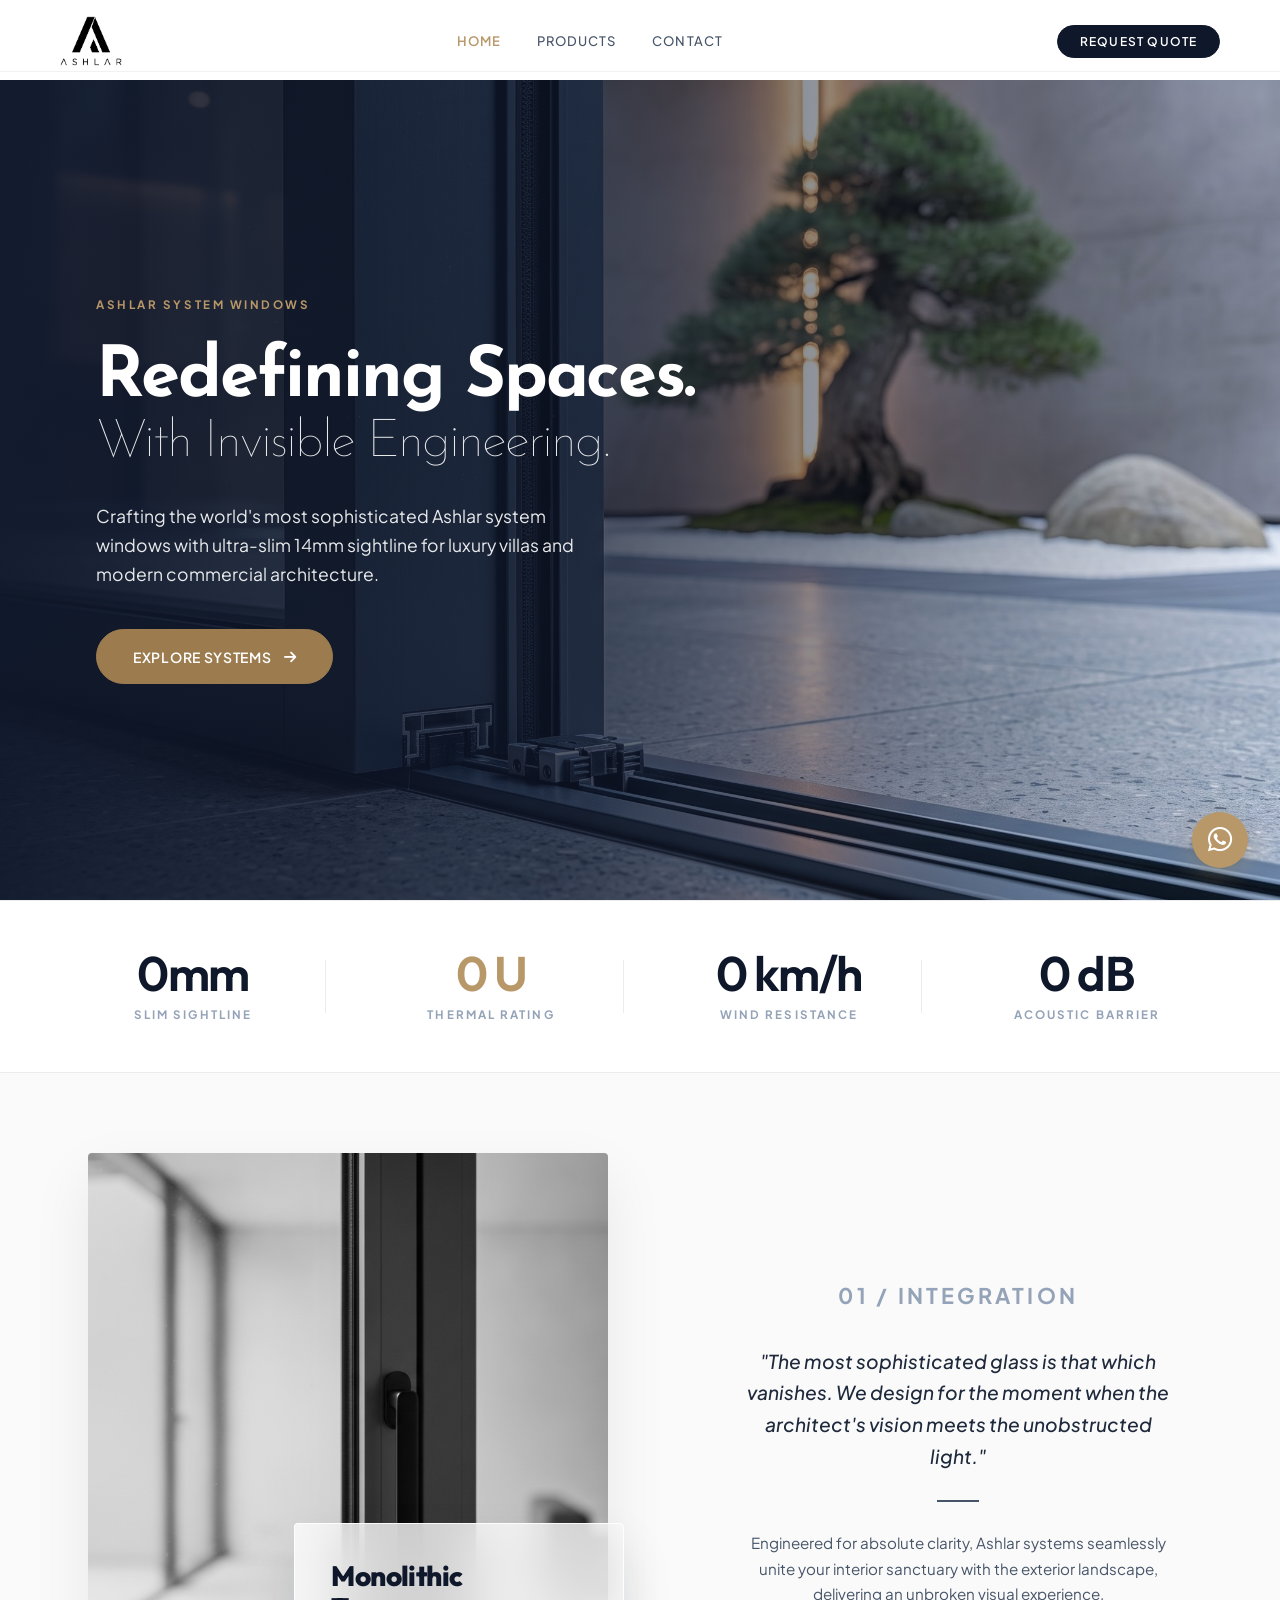
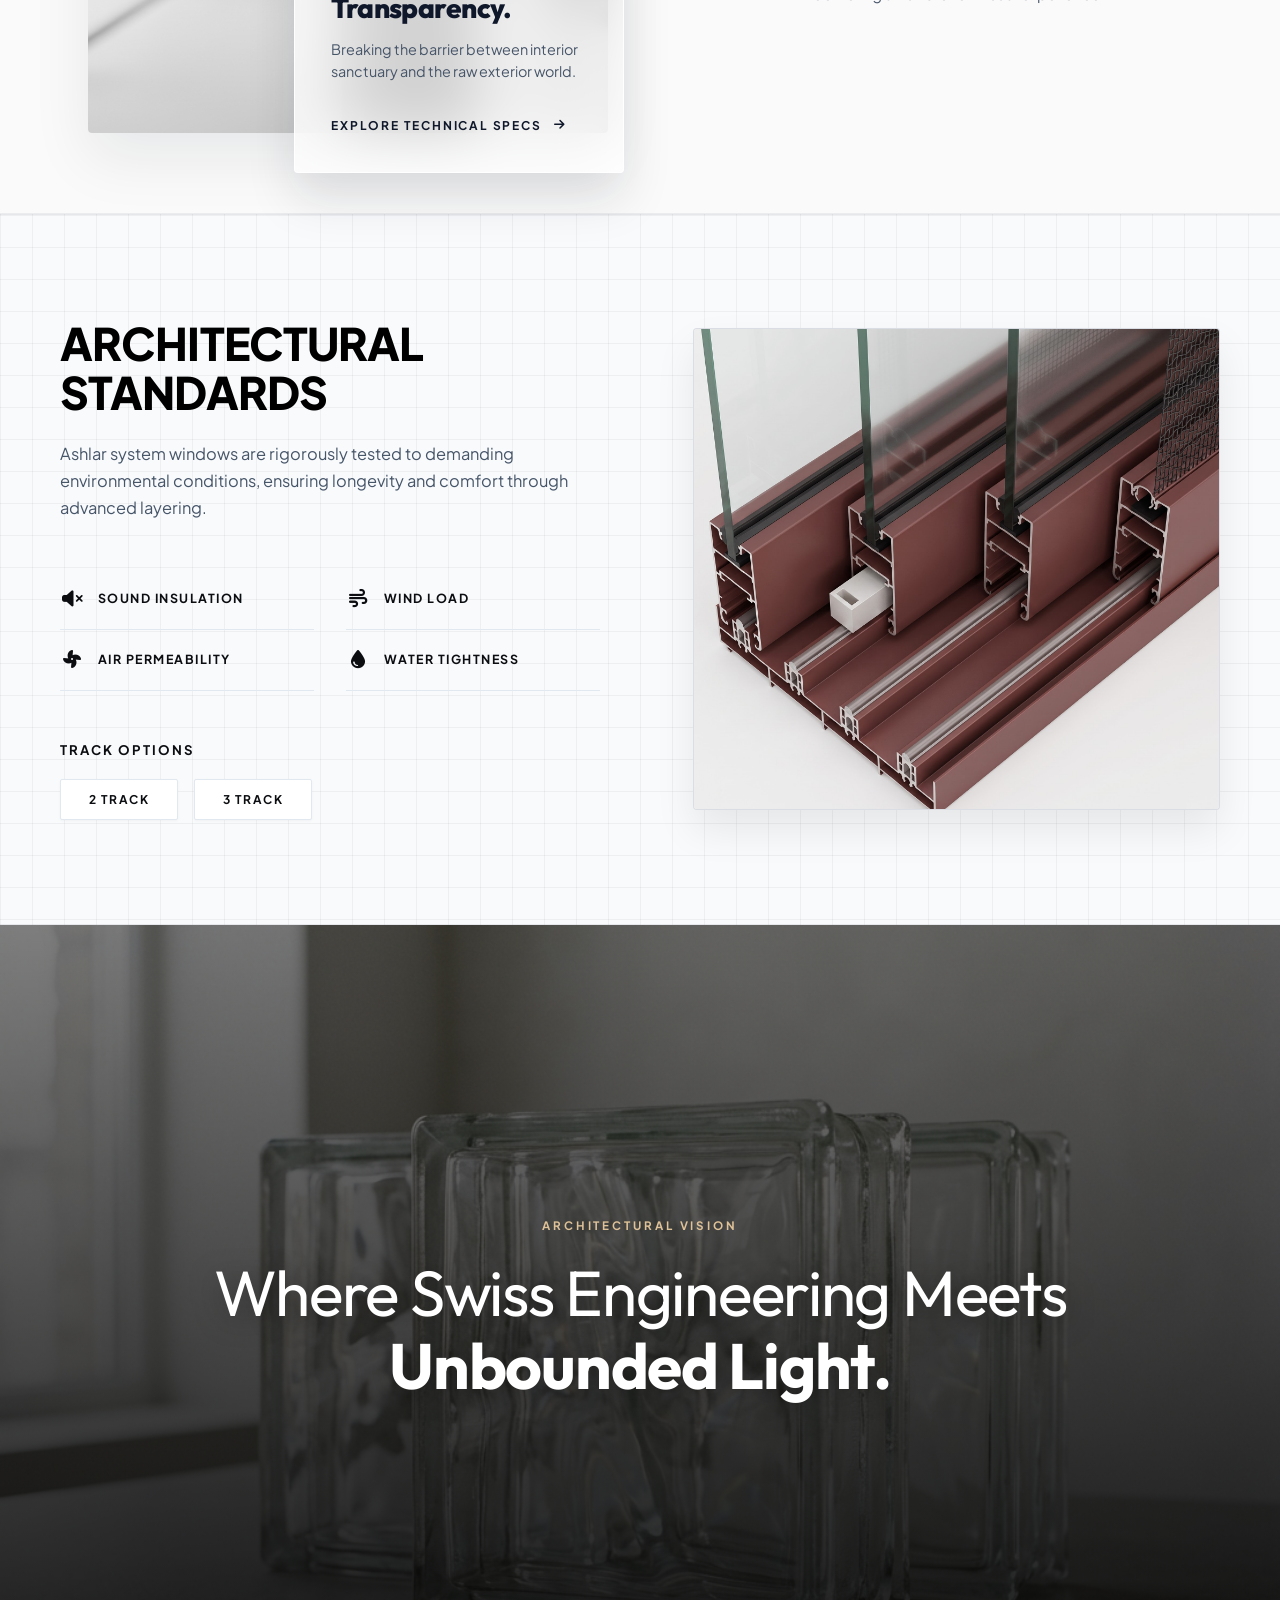
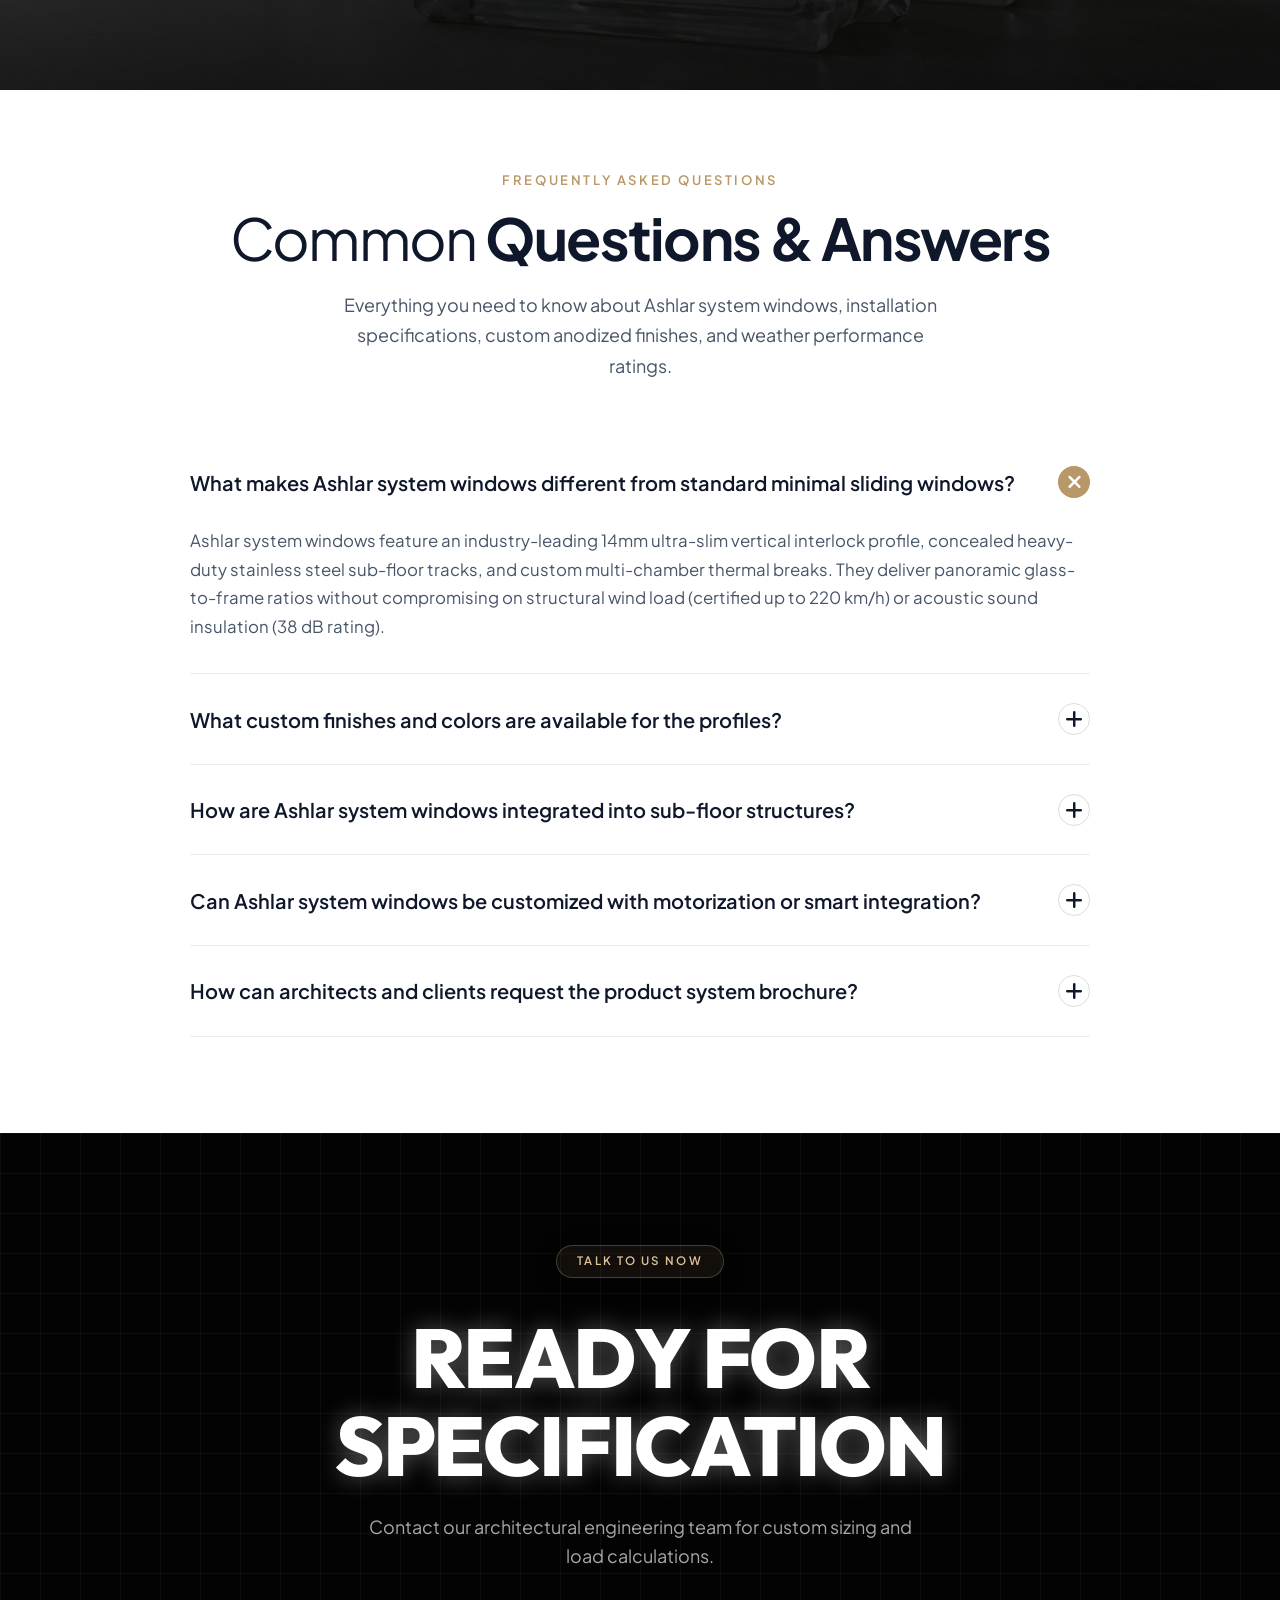
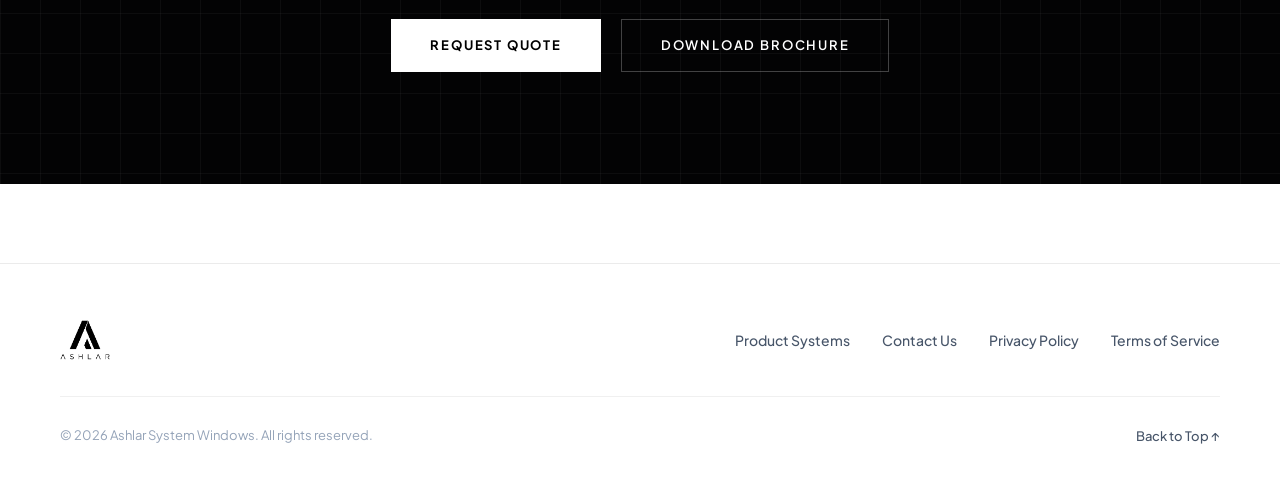
==== commit 7cacf0b5: "More fixes" ====
--- a/index.html
+++ b/index.html
@@ -44,7 +44,7 @@
         "description": "Ashlar System Windows manufactures premium architectural glass systems and ultra-slim sliding window profiles.",
         "contactPoint": {
           "@type": "ContactPoint",
-          "telephone": "+91-98956-52725",
+          "telephone": "+91-81370-38181",
           "contactType": "customer service",
           "areaServed": "Global",
           "availableLanguage": "English"
@@ -55,7 +55,7 @@
         "@id": "https://ashlarwindows.com/#localbusiness",
         "name": "Ashlar System Windows",
         "image": "https://ashlarwindows.com/aseets/glass-frame-7.png",
-        "telephone": "+91 98956 52725",
+        "telephone": "+91 81370 38181",
         "email": "info@ashlarwindows.com",
         "priceRange": "₹₹₹₹",
         "address": {
@@ -127,7 +127,7 @@
   <!-- Google Fonts & FontAwesome -->
   <link rel="preconnect" href="https://fonts.googleapis.com">
   <link rel="preconnect" href="https://fonts.gstatic.com" crossorigin>
-  <link href="https://fonts.googleapis.com/css2?family=Cinzel:wght@400;500;600&family=Plus+Jakarta+Sans:ital,wght@0,300;0,400;0,500;0,600;0,700;1,400&family=Syne:wght@400;500;600;700;800&display=swap" rel="stylesheet">
+  <link href="https://fonts.googleapis.com/css2?family=Cinzel:wght@400;500;600&family=Josefin+Sans:wght@100;300;400&family=Plus+Jakarta+Sans:ital,wght@0,300;0,400;0,500;0,600;0,700;1,400&family=Syne:wght@400;500;600;700;800&display=swap" rel="stylesheet">
   <link rel="stylesheet" href="https://cdnjs.cloudflare.com/ajax/libs/font-awesome/6.4.0/css/all.min.css">
   
   <!-- Lenis & GSAP Libraries -->
@@ -136,7 +136,7 @@
   <script src="https://cdnjs.cloudflare.com/ajax/libs/gsap/3.12.2/ScrollTrigger.min.js"></script>
   
   <!-- Favicon -->
-  <link rel="icon" type="image/png" href="aseets/favicon.png">
+  <link rel="icon" type="image/x-icon" href="aseets/favicon.ico">
 
   <!-- Stylesheets -->
   <link rel="stylesheet" href="css/styles.css">
@@ -213,12 +213,12 @@
 
     <div class="mobile-drawer-footer">
       <button class="btn btn-bw-minimal" style="width: 100%; margin-bottom: 1.5rem;" onclick="openQuoteModal()">
-        Request Specification <i class="fa-solid fa-arrow-right"></i>
+        Connect Us <i class="fa-solid fa-arrow-right"></i>
       </button>
 
       <div class="mobile-drawer-contact">
-        <div><i class="fa-solid fa-phone"></i> +91 98956 52725</div>
-        <div><i class="fa-solid fa-envelope"></i> info@ashlarwindows.com</div>
+        <div><a href="tel:+918137038181" style="color: inherit; text-decoration: none;"><i class="fa-solid fa-phone"></i> +91 81370 38181</a></div>
+        <div><a href="mailto:info@ashlarwindows.com" style="color: inherit; text-decoration: none;"><i class="fa-solid fa-envelope"></i> info@ashlarwindows.com</a></div>
       </div>
     </div>
   </div>
@@ -230,9 +230,7 @@
   <section class="hero-split-redesign">
     <!-- Left Column: Architectural Glass Background Video with Overlay Card -->
     <div class="hero-split-media reveal-up">
-      <video class="hero-split-video" autoplay loop muted playsinline poster="aseets/glass-prismatic-refraction.png">
-        <source src="aseets/hero-video.mp4" type="video/mp4">
-      </video>
+      <img src="aseets/glass-frame-6.png" alt="Ashlar System Windows Architectural Glass Background" class="hero-split-image">
       
       <div class="hero-split-insight-card">
         <span class="hero-split-insight-tag">TECHNICAL INSIGHT 01</span>
@@ -244,18 +242,18 @@
     <div class="hero-split-content reveal-up">
       <span class="hero-split-tag">ASHLAR SYSTEM WINDOWS</span>
       <h1 class="hero-split-title">
-        Ashlar System Windows<br>
-        <span style="font-weight: 300; font-size: 0.75em; display: block; opacity: 0.9;">Invisible Engineering</span>
+        Redefining Spaces.<br>
+        <span style="font-weight: 100; font-size: 0.75em; display: block; opacity: 0.9;">With Invisible Engineering.</span>
       </h1>
       <p class="hero-split-subtitle">
-        Crafting the world's most sophisticated Ashlar system windows with ultra-slim 14mm aluminum frames for luxury villas and modern commercial architecture.
+        Crafting the world's most sophisticated Ashlar system windows with ultra-slim 14mm sightline for luxury villas and modern commercial architecture.
       </p>
       
       <div class="hero-split-actions">
         <a href="products.html" class="btn btn-primary" style="padding: 0.95rem 2.25rem;">
           Explore Systems <i class="fa-solid fa-arrow-right"></i>
         </a>
-        <button class="btn btn-secondary" onclick="openQuoteModal('Hello Ashlar, I would like to request an architectural consultation for Ashlar system windows.')" style="padding: 0.95rem 2.25rem;">
+        <button class="btn btn-secondary d-none" onclick="openQuoteModal('Hello Ashlar, I would like to request an architectural consultation for Ashlar system windows.')" style="padding: 0.95rem 2.25rem;">
           Request Consultation
         </button>
       </div>
@@ -324,7 +322,7 @@
           <div class="integration-divider"></div>
 
           <p class="integration-narrative">
-            Our proprietary manufacturing process removes the standard green tint common in heavy glass, ensuring true-color transmission for interior spaces.
+            Engineered for absolute clarity, Ashlar systems seamlessly unite your interior sanctuary with the exterior landscape, delivering an unbroken visual experience.
           </p>
         </div>
       </div>
@@ -442,10 +440,12 @@
   <!-- SECTION 3: FULL-WIDTH LIFESTYLE PHOTOGRAPHY (MINIMALIST HERO TEXT) -->
   <section class="fullwidth-lifestyle" id="lifestyle">
     <div class="fullwidth-media-wrapper">
-      <img src="aseets/glass-frame-6.png" alt="Ashlar System Windows Full Width Architectural Glass Villa">
+      <video autoplay loop muted playsinline poster="aseets/glass-prismatic-refraction.png">
+        <source src="aseets/hero-video.mp4" type="video/mp4">
+      </video>
     </div>
     
-    <div class="fullwidth-overlay" style="background: linear-gradient(180deg, rgba(15, 23, 42, 0.35) 0%, rgba(15, 23, 42, 0.55) 100%);"></div>
+    <div class="fullwidth-overlay" style="background: linear-gradient(180deg, rgb(0 0 0 / 50%) 0%, rgb(0 0 0 / 89%) 100%)"></div>
 
     <div class="fullwidth-minimal-hero reveal-up" style="position: relative; z-index: 3; text-align: center; max-width: 920px; padding: 0 1.5rem; margin: 0 auto; color: #ffffff;">
       <span class="fullwidth-editorial-tag" style="color: #dfc298; letter-spacing: 0.25em; margin-bottom: 1.25rem; display: inline-block;">ARCHITECTURAL VISION</span>
@@ -531,7 +531,7 @@
   <!-- READY FOR SPECIFICATION SECTION -->
   <section class="spec-cta-section">
     <div class="spec-cta-container reveal-up">
-      <div class="spec-cta-pill">AVAILABILITY: WORLDWIDE SHIPPING</div>
+      <div class="spec-cta-pill">TALK TO US NOW</div>
       <h2 class="spec-cta-title">
         READY FOR<br>
         SPECIFICATION
@@ -587,7 +587,7 @@
   </div>
 
   <!-- Floating WhatsApp Button -->
-  <a href="https://wa.me/919895652725?text=Hello%20Ashlar%2C%20I%20would%20like%20to%20request%20a%20quote%20and%20architectural%20specifications%20for%20your%20glass%20systems." class="floating-whatsapp" target="_blank" onclick="if(typeof openQuoteModal === 'function') { openQuoteModal(); return false; }" aria-label="Chat on WhatsApp">
+  <a href="https://wa.me/918137038181?text=Hello%20Ashlar%2C%20I%20would%20like%20to%20request%20a%20quote%20and%20architectural%20specifications%20for%20your%20glass%20systems." class="floating-whatsapp" target="_blank" onclick="if(typeof openQuoteModal === 'function') { openQuoteModal(); return false; }" aria-label="Chat on WhatsApp">
     <i class="fa-brands fa-whatsapp"></i>
   </a>
 
--- a/css/styles.css
+++ b/css/styles.css
@@ -233,6 +233,7 @@
   justify-content: space-between;
   height: 100%;
   padding-top: 1rem;
+  padding-bottom: 1rem;
 }
 
 .logo {
@@ -248,12 +249,15 @@
 }
 
 .logo-img {
-  height: 42px;
+  height: 50px;
   width: auto;
   max-width: 100%;
   object-fit: contain;
   display: block;
   transition: filter 0.3s ease, opacity 0.3s ease;
+  @media (max-width: 500px) {
+    height: 42px;
+  }
 }
 
 .nav-menu {
@@ -331,14 +335,14 @@
 }
 
 .btn-primary {
+  background-color: var(--accent-hover);
+  color: var(--bg-surface);
+  border: 1px solid var(--accent-hover);
+}
+
+.btn-primary:hover {
   background-color: var(--text-primary);
-  color: var(--bg-surface);
-  border: 1px solid var(--text-primary);
-}
-
-.btn-primary:hover {
-  background-color: var(--accent-hover);
-  border-color: var(--accent-hover);
+  border-color: #fff;
   transform: translateY(-2px);
   box-shadow: 0 10px 25px rgba(0, 0, 0, 0.15);
 }
@@ -442,8 +446,8 @@
   height: 100vh;
   background: #000000;
   color: #ffffff;
-  z-index: 1050;
-  padding: 2rem 2rem 2.5rem 2.5rem;
+  z-index: 1550;
+  padding: 2rem;
   display: flex;
   flex-direction: column;
   justify-content: space-between;
@@ -473,7 +477,7 @@
 }
 
 .mobile-drawer-header .logo-img {
-  height: 38px;
+  height: 45px;
   filter: brightness(0) invert(1);
 }
 
@@ -534,6 +538,7 @@
   font-weight: 600;
   color: #ffffff;
   letter-spacing: -0.02em;
+  line-height: 1.25;
   transition: transform 0.3s ease, color 0.3s ease;
 }
 
@@ -568,7 +573,7 @@
   color: #000000;
   border: 1px solid #ffffff;
   font-weight: 600;
-  font-size: 0.9375rem;
+  font-size: 0.8375rem;
   padding: 0.9rem 1.5rem;
   border-radius: 8px;
   cursor: pointer;
@@ -601,6 +606,7 @@
 
 .mobile-drawer-contact div i {
   color: var(--accent-bronze);
+  margin-right: 10px;
 }
 
 .mobile-drawer-contact div:hover {
@@ -2444,7 +2450,7 @@
 .gallery-main-container img {
   width: 100%;
   height: 100%;
-  object-fit: cover;
+  object-fit: contain;
   transition: opacity 0.3s ease, transform 0.6s var(--ease-out-expo);
 }
 
@@ -4127,7 +4133,8 @@
   z-index: 1;
 }
 
-.fullwidth-media-wrapper img {
+.fullwidth-media-wrapper img,
+.fullwidth-media-wrapper video {
   width: 100%;
   height: 100%;
   object-fit: cover;
@@ -4374,7 +4381,7 @@
 }
 
 @media (max-width: 640px) {
-  main { padding-top: 95px !important; }
+  main { padding-top: var(--header-height) !important; }
   .breadcrumb-trail { flex-wrap: wrap; font-size: 0.7rem; gap: 0.4rem; }
   .bento-grid { grid-template-columns: 1fr; }
   .bento-col-12, .bento-col-8, .bento-col-7, .bento-col-6, .bento-col-5, .bento-col-4, .bento-col-3 {
@@ -4792,20 +4799,31 @@
   position: relative;
   width: 100%;
   min-height: calc(100vh - 80px);
-  display: grid;
-  grid-template-columns: 1.05fr 0.95fr;
+  display: flex;
+  align-items: center;
   background: #fcfcfc;
   overflow: hidden;
   margin-top: 80px;
 }
 
 .hero-split-media {
-  position: relative;
+  position: absolute;
+  top: 0;
+  left: 0;
   width: 100%;
   height: 100%;
   min-height: 560px;
   background: #f1f1f1;
   overflow: hidden;
+  z-index: 1;
+}
+
+.hero-split-media::after {
+  content: '';
+  position: absolute;
+  inset: 0;
+  background: linear-gradient(90deg, rgba(15, 23, 42, 0.95) 0%, rgba(15, 23, 42, 0.7) 45%, rgba(15, 23, 42, 0) 100%);
+  z-index: 2;
 }
 
 .hero-split-media video,
@@ -4819,16 +4837,17 @@
 .hero-split-insight-card {
   position: absolute;
   bottom: 2.5rem;
-  left: 2.5rem;
-  background: rgba(245, 245, 247, 0.92);
-  backdrop-filter: blur(20px);
-  -webkit-backdrop-filter: blur(20px);
+  right: 2.5rem;
+  background: rgba(255, 255, 255, 0.78);
+  backdrop-filter: blur(28px);
+  -webkit-backdrop-filter: blur(28px);
   padding: 2rem 2.25rem;
   border-radius: 4px;
   max-width: 330px;
-  border: 1px solid rgba(255, 255, 255, 0.7);
-  box-shadow: 0 15px 35px rgba(0, 0, 0, 0.05);
+  border: 1px solid rgba(255, 255, 255, 0.9);
+  box-shadow: 0 25px 50px rgba(15, 23, 42, 0.12);
   z-index: 5;
+  display: none;
 }
 
 .hero-split-insight-tag {
@@ -4852,11 +4871,14 @@
 }
 
 .hero-split-content {
+  position: relative;
+  z-index: 3;
   display: flex;
   flex-direction: column;
   justify-content: center;
   padding: 6rem 5rem 6rem 6rem;
-  background: #ffffff;
+  background: transparent;
+  max-width: 850px;
 }
 
 .hero-split-tag {
@@ -4870,12 +4892,12 @@
 }
 
 .hero-split-title {
-  font-family: var(--font-display, 'Outfit', sans-serif);
-  font-size: clamp(2.4rem, 5.5vw, 4.8rem);
+  font-family: 'Josefin Sans', sans-serif;
+  font-size: clamp(3.5rem, 5.5vw, 6.5rem);
   font-weight: 800;
   line-height: 1.04;
   letter-spacing: -0.03em;
-  color: #0f172a;
+  color: #ffffff;
   margin-bottom: 2rem;
   overflow-wrap: break-word;
 }
@@ -4883,7 +4905,7 @@
 .hero-split-subtitle {
   font-size: 1.1rem;
   line-height: 1.65;
-  color: #475569;
+  color: rgba(255, 255, 255, 0.9);
   max-width: 480px;
   margin-bottom: 2.5rem;
   font-weight: 400;
@@ -4898,17 +4920,18 @@
 
 @media (max-width: 992px) {
   .hero-split-redesign {
-    grid-template-columns: 1fr;
-    min-height: auto;
+    min-height: 100vh;
     margin-top: 0px;
+    align-items: flex-end;
   }
   .hero-split-media {
-    min-height: 380px;
-    height: 55vh;
-    max-height: 480px;
+    height: 100%;
+  }
+  .hero-split-media::after {
+    background: linear-gradient(90deg, rgb(0 0 0 / 88%) 0%, rgb(0 0 0 / 50%) 45%, rgb(0 0 0 / 0%) 100%);
   }
   .hero-split-content {
-    padding: 3.5rem 1.75rem;
+    padding: 3.5rem 1.75rem 8rem;
   }
   .hero-split-insight-card {
     bottom: 1.25rem;
@@ -4924,7 +4947,7 @@
     overflow-wrap: break-word;
   }
   .hero-split-title {
-    font-size: clamp(2.1rem, 7.5vw, 3.4rem);
+    font-size: clamp(3rem, 10vw, 4.5rem);
     line-height: 1.08;
     overflow-wrap: break-word;
     word-break: normal;
@@ -4954,12 +4977,8 @@
   .btn-header-clean {
     display: none; /* Hide top-bar button on small mobile screens; request button is present in mobile drawer */
   }
-  .hero-split-media {
-    min-height: 320px;
-    height: 48vh;
-  }
   .hero-split-content {
-    padding: 2.5rem 1.25rem;
+    padding: 2.5rem 1.25rem 8rem;
   }
 }
 
@@ -5835,6 +5854,7 @@
   border-color: #0F172A;
   background: linear-gradient(180deg, #FFFFFF 0%, #F8FAFC 100%);
   box-shadow: 0 8px 24px rgba(15, 23, 42, 0.06);
+  display: none;
 }
 
 .current-product-badge {
@@ -6263,3 +6283,6 @@
 }
 
 
+.d-none{
+  display: none;
+}
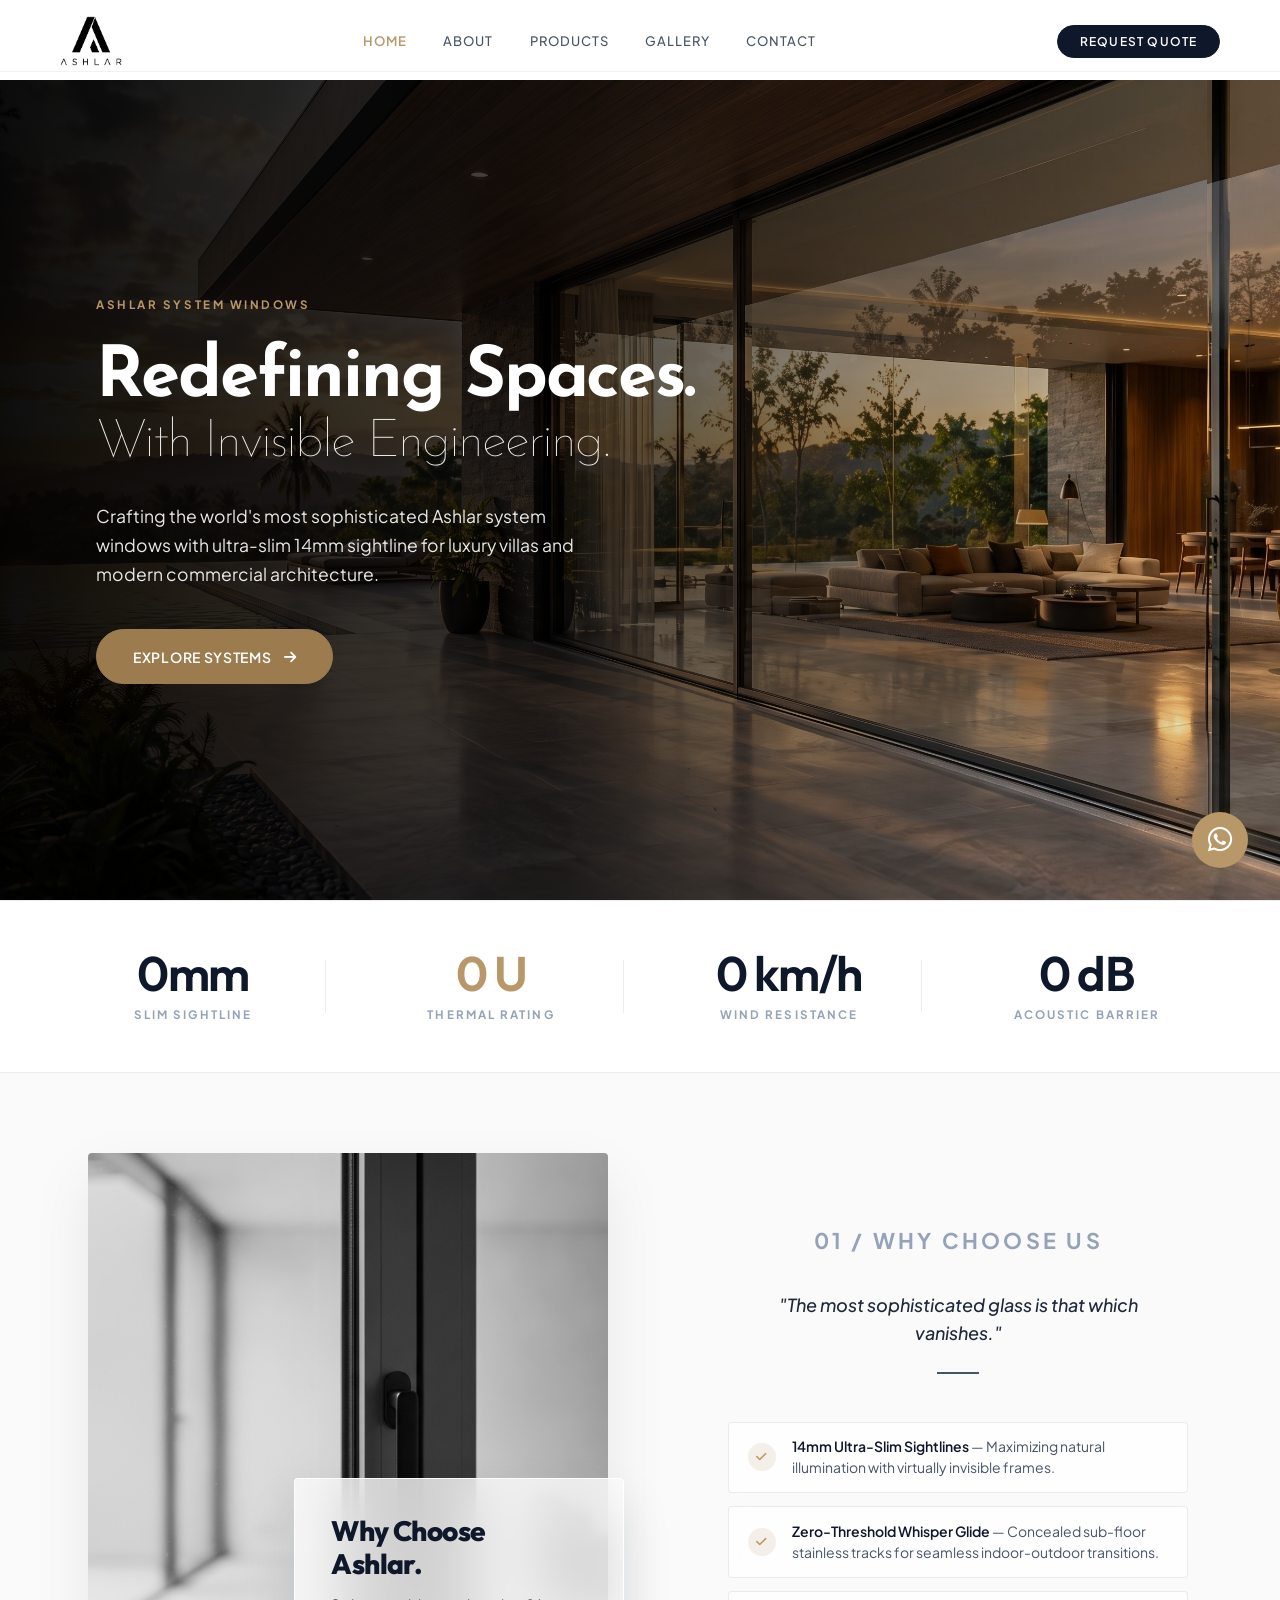
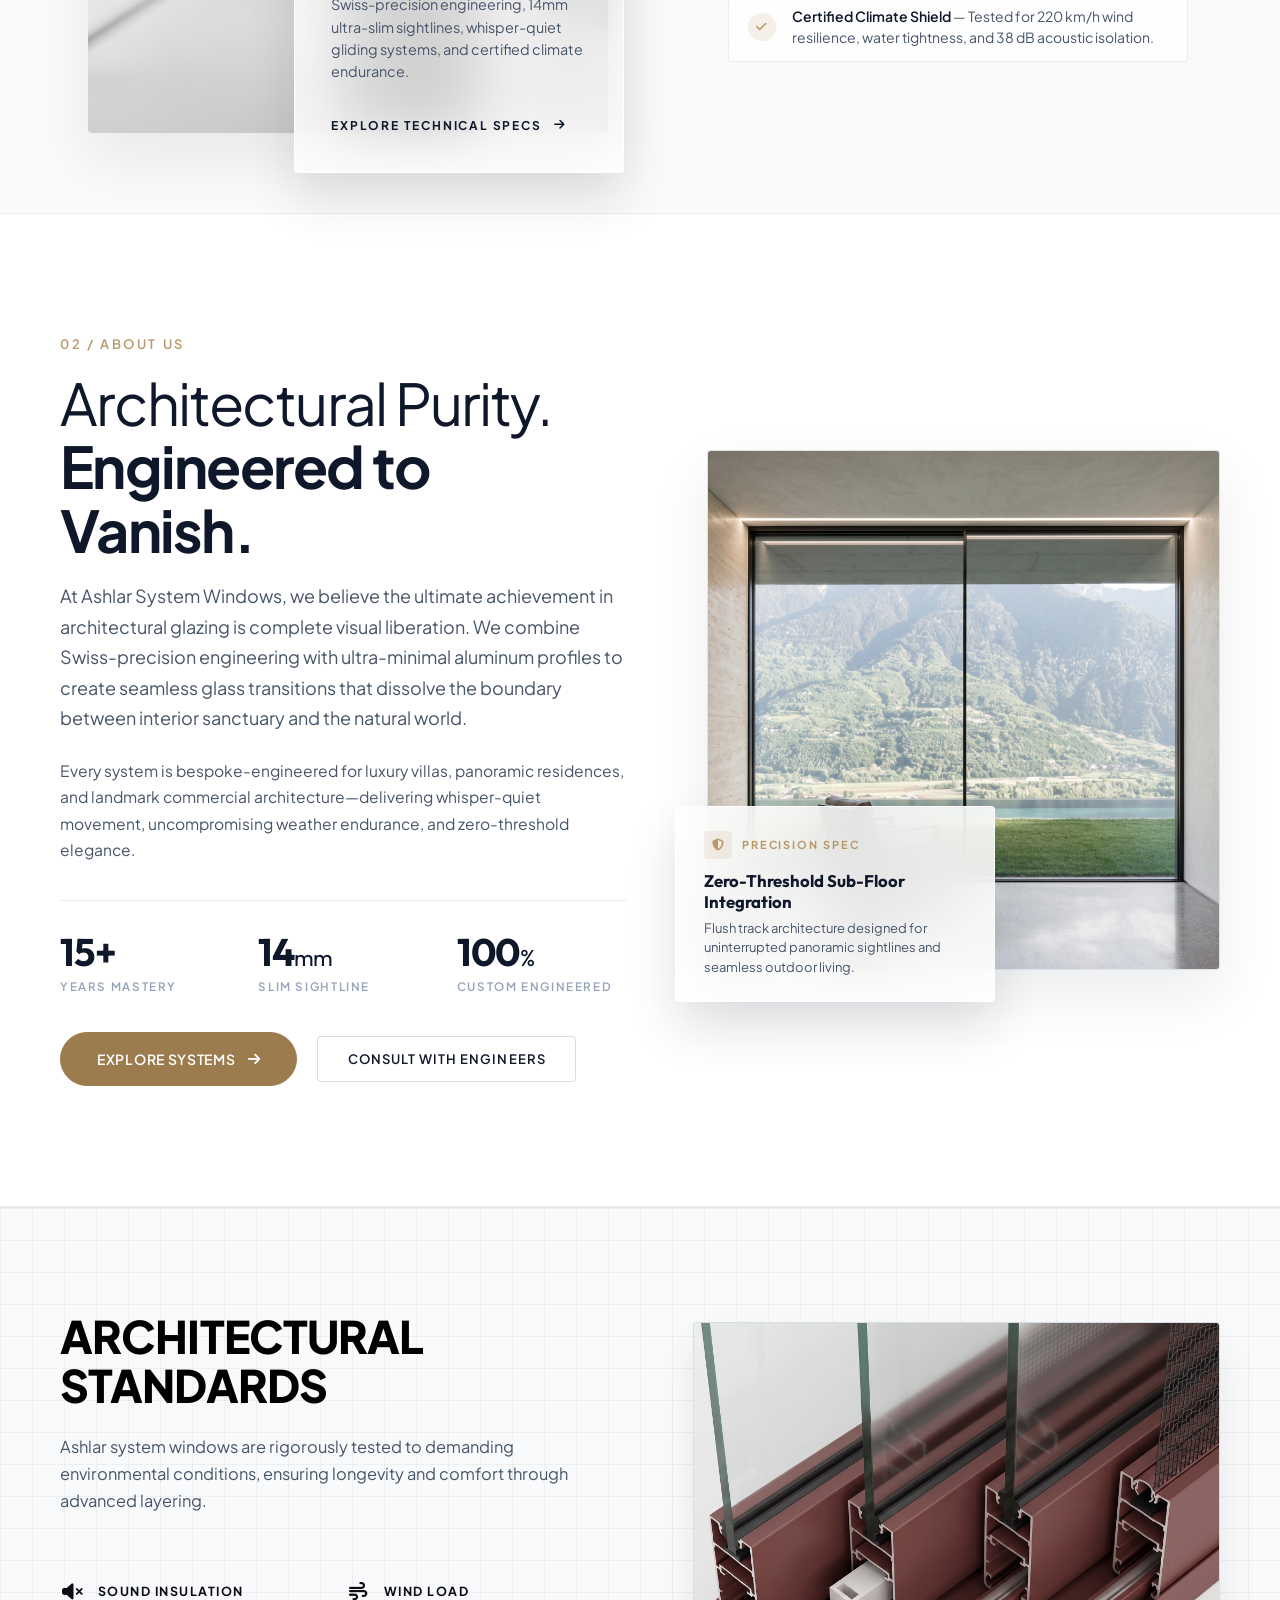
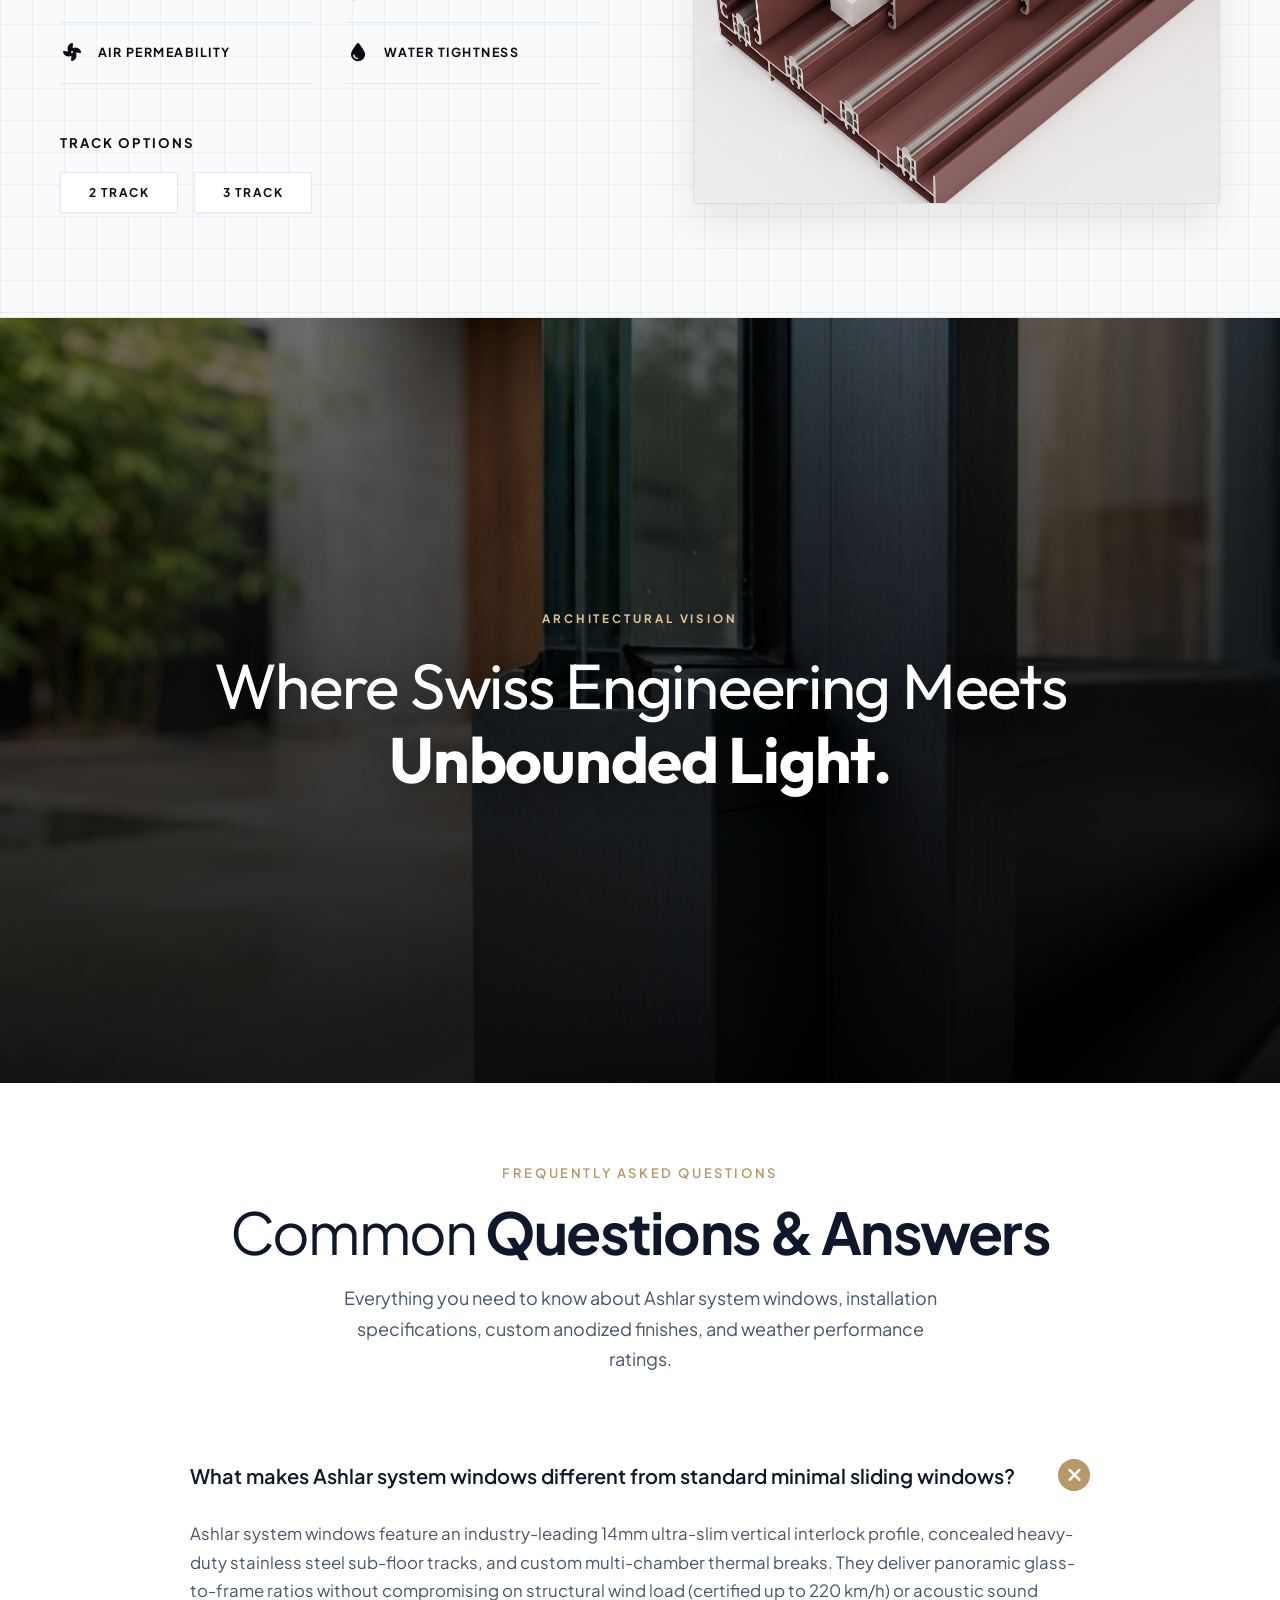
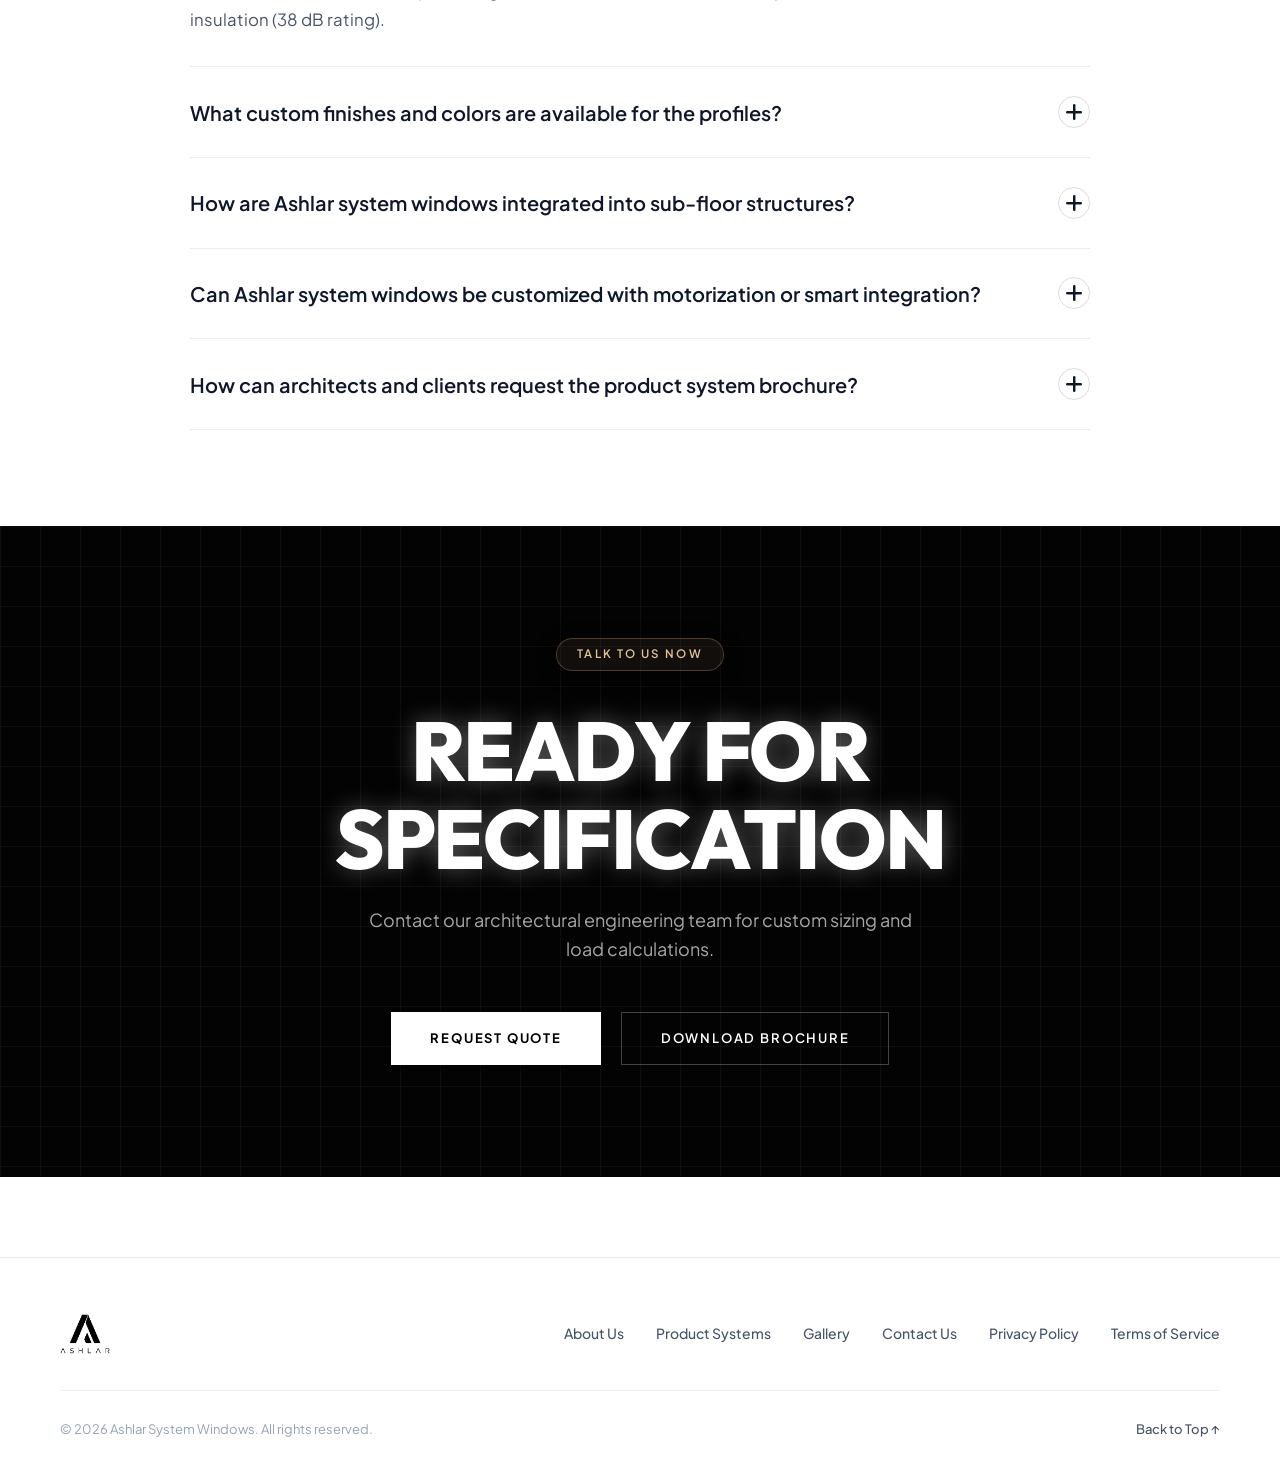
==== commit 90c7de5a: "Final changes" ====
--- a/index.html
+++ b/index.html
@@ -15,20 +15,20 @@
   <meta property="og:url" content="https://ashlarwindows.com/">
   <meta property="og:title" content="Ashlar System Windows — Premium Architectural Glass & Minimal Sliding Systems">
   <meta property="og:description" content="Ashlar System Windows manufactures ultra-slim architectural glass systems, floor-to-ceiling minimal sliding panels, and high-performance aluminum frames.">
-  <meta property="og:image" content="https://ashlarwindows.com/aseets/logo.png">
-  <meta property="og:image:secure_url" content="https://ashlarwindows.com/aseets/logo.png">
+  <meta property="og:image" content="https://ashlarwindows.com/aseets/ashlar-banner.png">
+  <meta property="og:image:secure_url" content="https://ashlarwindows.com/aseets/ashlar-banner.png">
   <meta property="og:image:type" content="image/png">
-  <meta property="og:image:width" content="1200">
-  <meta property="og:image:height" content="630">
-  <meta property="og:image:alt" content="Ashlar System Windows Logo">
+  <meta property="og:image:width" content="2752">
+  <meta property="og:image:height" content="1536">
+  <meta property="og:image:alt" content="Ashlar System Windows Banner">
 
   <!-- Twitter -->
   <meta property="twitter:card" content="summary_large_image">
   <meta property="twitter:url" content="https://ashlarwindows.com/">
   <meta property="twitter:title" content="Ashlar System Windows — Premium Architectural Glass & Minimal Sliding Systems">
   <meta property="twitter:description" content="Ashlar System Windows manufactures ultra-slim architectural glass systems, floor-to-ceiling minimal sliding panels, and high-performance aluminum frames.">
-  <meta property="twitter:image" content="https://ashlarwindows.com/aseets/logo.png">
-  <meta property="twitter:image:alt" content="Ashlar System Windows Logo">
+  <meta property="twitter:image" content="https://ashlarwindows.com/aseets/ashlar-banner.png">
+  <meta property="twitter:image:alt" content="Ashlar System Windows Banner">
 
   <!-- Structured Data (JSON-LD) -->
   <script type="application/ld+json">
@@ -56,7 +56,7 @@
         "name": "Ashlar System Windows",
         "image": "https://ashlarwindows.com/aseets/glass-frame-7.png",
         "telephone": "+91 81370 38181",
-        "email": "info@ashlarwindows.com",
+        "email": "mail@ashlarwindows.com",
         "priceRange": "₹₹₹₹",
         "address": {
           "@type": "PostalAddress",
@@ -87,9 +87,16 @@
           "https://ashlarwindows.com/aseets/glass-frame-16.jpeg"
         ],
         "description": "Ultra-slim 14mm sightline architectural glass system with concealed stainless steel sub-floor tracks.",
+        "sku": "ASW-MINIMAL-SLIDING",
+        "mpn": "ASW-14-SLIDE",
         "brand": {
           "@type": "Brand",
           "name": "Ashlar System Windows"
+        },
+        "manufacturer": {
+          "@type": "Organization",
+          "name": "Ashlar System Windows",
+          "url": "https://ashlarwindows.com/"
         },
         "aggregateRating": {
           "@type": "AggregateRating",
@@ -97,7 +104,24 @@
           "bestRating": "5",
           "worstRating": "1",
           "ratingCount": "36"
-        }
+        },
+        "review": [
+          {
+            "@type": "Review",
+            "author": {
+              "@type": "Person",
+              "name": "Ar. Arjun Mehta"
+            },
+            "datePublished": "2025-11-15",
+            "reviewBody": "Exceptional minimal profile sliding system with seamless floor transition, ultra-smooth movement, and superior acoustic sealing.",
+            "reviewRating": {
+              "@type": "Rating",
+              "ratingValue": "5",
+              "bestRating": "5",
+              "worstRating": "1"
+            }
+          }
+        ]
       },
       {
         "@type": "FAQPage",
@@ -169,7 +193,9 @@
 
         <nav class="nav-menu">
           <a href="index.html" class="nav-link active">Home</a>
+          <a href="#about" class="nav-link">About</a>
           <a href="products.html" class="nav-link">Products</a>
+          <a href="gallery.html" class="nav-link">Gallery</a>
           <a href="contact.html" class="nav-link">Contact</a>
         </nav>
 
@@ -201,12 +227,20 @@
         <span class="num">01</span>
         <span class="label">Home</span>
       </a>
+      <a href="#about" class="mobile-nav-item">
+        <span class="num">02</span>
+        <span class="label">About Us</span>
+      </a>
       <a href="products.html" class="mobile-nav-item">
-        <span class="num">02</span>
+        <span class="num">03</span>
         <span class="label">Products & Systems</span>
       </a>
+      <a href="gallery.html" class="mobile-nav-item">
+        <span class="num">04</span>
+        <span class="label">Gallery</span>
+      </a>
       <a href="contact.html" class="mobile-nav-item">
-        <span class="num">03</span>
+        <span class="num">05</span>
         <span class="label">Contact Us</span>
       </a>
     </div>
@@ -218,7 +252,7 @@
 
       <div class="mobile-drawer-contact">
         <div><a href="tel:+918137038181" style="color: inherit; text-decoration: none;"><i class="fa-solid fa-phone"></i> +91 81370 38181</a></div>
-        <div><a href="mailto:info@ashlarwindows.com" style="color: inherit; text-decoration: none;"><i class="fa-solid fa-envelope"></i> info@ashlarwindows.com</a></div>
+        <div><a href="mailto:mail@ashlarwindows.com" style="color: inherit; text-decoration: none;"><i class="fa-solid fa-envelope"></i> mail@ashlarwindows.com</a></div>
       </div>
     </div>
   </div>
@@ -230,7 +264,7 @@
   <section class="hero-split-redesign">
     <!-- Left Column: Architectural Glass Background Video with Overlay Card -->
     <div class="hero-split-media reveal-up">
-      <img src="aseets/glass-frame-6.png" alt="Ashlar System Windows Architectural Glass Background" class="hero-split-image">
+      <img src="aseets/ashlar-banner.png" alt="Ashlar System Windows Architectural Glass Background" class="hero-split-image">
       
       <div class="hero-split-insight-card">
         <span class="hero-split-insight-tag">TECHNICAL INSIGHT 01</span>
@@ -287,23 +321,23 @@
     </div>
   </section>
 
-  <!-- MONOLITHIC TRANSPARENCY & INTEGRATION SECTION -->
-  <section class="integration-section" id="integration">
+  <!-- SECTION 1: WHY CHOOSE US -->
+  <section class="integration-section" id="why-choose-us">
     <div class="container">
       <div class="integration-grid reveal-up">
-        <!-- Left Side: Architectural Facade Image with Glassmorphic Card -->
+        <!-- Left Side: Architectural Showcase Image with Glassmorphic Card -->
         <div class="integration-media-wrapper">
           <div class="integration-img-box">
-            <img src="aseets/glass-frame-7.png" alt="Ashlar System Windows Monolithic Architectural Glass Facade">
+            <img src="aseets/glass-frame-7.png" alt="Ashlar System Windows Architectural Glazing Excellence">
           </div>
 
           <div class="integration-glass-card">
             <h3 class="integration-card-title">
-              Monolithic<br>
-              Transparency.
+              Why Choose<br>
+              Ashlar.
             </h3>
             <p class="integration-card-desc">
-              Breaking the barrier between interior sanctuary and the raw exterior world.
+              Swiss-precision engineering, 14mm ultra-slim sightlines, whisper-quiet gliding systems, and certified climate endurance.
             </p>
             <a href="products.html" class="integration-card-link">
               EXPLORE TECHNICAL SPECS <i class="fa-solid fa-arrow-right"></i>
@@ -311,20 +345,105 @@
           </div>
         </div>
 
-        <!-- Right Side: Clean Quote & Narrative -->
+        <!-- Right Side: Clean Quote, Narrative & Value Highlights -->
         <div class="integration-content">
-          <span class="integration-tag">01 / INTEGRATION</span>
+          <span class="integration-tag">01 / WHY CHOOSE US</span>
           
           <blockquote class="integration-quote">
-            "The most sophisticated glass is that which vanishes. We design for the moment when the architect's vision meets the unobstructed light."
+            "The most sophisticated glass is that which vanishes."
           </blockquote>
 
           <div class="integration-divider"></div>
 
           <p class="integration-narrative">
-            Engineered for absolute clarity, Ashlar systems seamlessly unite your interior sanctuary with the exterior landscape, delivering an unbroken visual experience.
+            Ashlar combines Swiss-calibrated precision engineering with ultra-minimal 14mm sightlines. Every system is bespoke-configured to deliver uninterrupted panoramic vistas, effortless zero-threshold motion, and uncompromising weather resilience.
           </p>
-        </div>
+
+          <!-- Why Choose Us Value Highlights -->
+          <div class="why-choose-highlights">
+            <div class="why-choose-item">
+              <span class="why-choose-icon"><i class="fa-solid fa-check"></i></span>
+              <span class="why-choose-text"><strong>14mm Ultra-Slim Sightlines</strong> &mdash; Maximizing natural illumination with virtually invisible frames.</span>
+            </div>
+            <div class="why-choose-item">
+              <span class="why-choose-icon"><i class="fa-solid fa-check"></i></span>
+              <span class="why-choose-text"><strong>Zero-Threshold Whisper Glide</strong> &mdash; Concealed sub-floor stainless tracks for seamless indoor-outdoor transitions.</span>
+            </div>
+            <div class="why-choose-item">
+              <span class="why-choose-icon"><i class="fa-solid fa-check"></i></span>
+              <span class="why-choose-text"><strong>Certified Climate Shield</strong> &mdash; Tested for 220 km/h wind resilience, water tightness, and 38 dB acoustic isolation.</span>
+            </div>
+          </div>
+        </div>
+      </div>
+    </div>
+  </section>
+
+  <!-- SECTION 2: ABOUT US (ARCHITECTURAL PURITY & CRAFTSMANSHIP) -->
+  <section class="about-section" id="about">
+    <div class="container">
+      <div class="about-grid reveal-up">
+        
+        <!-- Left Side: Editorial Content & Metrics -->
+        <div class="about-content-col">
+          <span class="section-tag">02 / ABOUT US</span>
+          <h2 class="section-title">
+            Architectural Purity.<br>
+            <strong>Engineered to Vanish.</strong>
+          </h2>
+          <p class="section-desc" style="margin-bottom: 1.5rem;">
+            At Ashlar System Windows, we believe the ultimate achievement in architectural glazing is complete visual liberation. We combine Swiss-precision engineering with ultra-minimal aluminum profiles to create seamless glass transitions that dissolve the boundary between interior sanctuary and the natural world.
+          </p>
+          <p style="color: var(--text-secondary); font-size: 0.975rem; line-height: 1.7; margin-bottom: 2rem;">
+            Every system is bespoke-engineered for luxury villas, panoramic residences, and landmark commercial architecture—delivering whisper-quiet movement, uncompromising weather endurance, and zero-threshold elegance.
+          </p>
+
+          <!-- Metrics Row -->
+          <div class="about-metrics-row">
+            <div class="about-metric-item">
+              <div class="about-metric-num">15+</div>
+              <div class="about-metric-label">Years Mastery</div>
+            </div>
+            <div class="about-metric-item">
+              <div class="about-metric-num">14<span style="font-size: 0.6em; font-weight: 400;">mm</span></div>
+              <div class="about-metric-label">Slim Sightline</div>
+            </div>
+            <div class="about-metric-item">
+              <div class="about-metric-num">100<span style="font-size: 0.6em; font-weight: 400;">%</span></div>
+              <div class="about-metric-label">Custom Engineered</div>
+            </div>
+          </div>
+
+          <!-- Actions -->
+          <div class="about-actions" style="display: flex; gap: 1.25rem; align-items: center; flex-wrap: wrap;">
+            <a href="products.html" class="btn btn-primary" style="padding: 0.95rem 2.25rem;">
+              Explore Systems <i class="fa-solid fa-arrow-right"></i>
+            </a>
+            <button class="btn-outline-minimal" onclick="openQuoteModal('Hello Ashlar, I would like to request an architectural consultation for Ashlar System Windows.')">
+              Consult With Engineers
+            </button>
+          </div>
+        </div>
+
+        <!-- Right Side: Architectural Imagery with Floating Glass Card -->
+        <div class="about-media-col">
+          <div class="about-media-wrapper">
+            <div class="about-img-container">
+              <img src="aseets/a-14-new-5.png" alt="Ashlar System Windows Luxury Villa Minimal Sliding Glass Installation" loading="lazy" decoding="async">
+            </div>
+
+            <!-- Floating Glassmorphic Badge -->
+            <div class="about-glass-badge">
+              <div class="about-badge-header">
+                <span class="about-badge-icon"><i class="fa-solid fa-shield-halved"></i></span>
+                <span class="about-badge-subtitle">PRECISION SPEC</span>
+              </div>
+              <div class="about-badge-title">Zero-Threshold Sub-Floor Integration</div>
+              <p class="about-badge-desc">Flush track architecture designed for uninterrupted panoramic sightlines and seamless outdoor living.</p>
+            </div>
+          </div>
+        </div>
+
       </div>
     </div>
   </section>
@@ -440,7 +559,7 @@
   <!-- SECTION 3: FULL-WIDTH LIFESTYLE PHOTOGRAPHY (MINIMALIST HERO TEXT) -->
   <section class="fullwidth-lifestyle" id="lifestyle">
     <div class="fullwidth-media-wrapper">
-      <video autoplay loop muted playsinline poster="aseets/glass-prismatic-refraction.png">
+      <video autoplay loop muted playsinline poster="aseets/glass-frame-11.jpg">
         <source src="aseets/hero-video.mp4" type="video/mp4">
       </video>
     </div>
@@ -560,7 +679,9 @@
           <img src="aseets/logo.png" alt="Ashlar System Windows Logo" class="footer-logo-img">
         </a>
         <div class="footer-minimal-links">
+          <a href="#about">About Us</a>
           <a href="products.html">Product Systems</a>
+          <a href="gallery.html">Gallery</a>
           <a href="contact.html">Contact Us</a>
           <a href="#">Privacy Policy</a>
           <a href="#">Terms of Service</a>
--- a/css/styles.css
+++ b/css/styles.css
@@ -2129,7 +2129,9 @@
   flex-direction: column;
   gap: 0.35rem;
 }
-
+.location-contact a{
+  color: var(--accent-bronze);
+}
 /* Map Embed Container */
 .map-box {
   width: 100%;
@@ -4662,71 +4664,230 @@
 /* ==========================================================================
    ABOUT US SECTION
    ========================================================================== */
+.about-section {
+  position: relative;
+  background-color: var(--bg-main);
+  padding: 7.5rem 0;
+  border-bottom: 1px solid var(--border-light);
+  overflow: hidden;
+}
+
 .about-grid {
   display: grid;
-  grid-template-columns: 1fr 1fr;
-  gap: 4rem;
-  align-items: center;
+  grid-template-columns: 1.05fr 0.95fr;
+  gap: 5rem;
+  align-items: center;
+}
+
+.about-content-col {
+  position: relative;
 }
 
 .about-metrics-row {
   display: grid;
   grid-template-columns: repeat(3, 1fr);
-  gap: 1.5rem;
+  gap: 1.75rem;
   border-top: 1px solid var(--border-light);
-  padding-top: 1.75rem;
-  margin-bottom: 2rem;
+  padding-top: 2rem;
+  margin: 2.25rem 0;
+}
+
+.about-metric-item {
+  display: flex;
+  flex-direction: column;
+}
+
+.about-metric-num {
+  font-family: var(--font-display, 'Outfit', sans-serif);
+  font-size: clamp(2rem, 3vw, 2.6rem);
+  font-weight: 700;
+  color: var(--text-primary);
+  line-height: 1;
+  letter-spacing: -0.03em;
+  margin-bottom: 0.5rem;
+}
+
+.about-metric-label {
+  font-size: 0.725rem;
+  font-weight: 600;
+  letter-spacing: 0.14em;
+  text-transform: uppercase;
+  color: var(--text-muted);
+  line-height: 1.4;
+}
+
+.about-media-col {
+  position: relative;
+  width: 100%;
+}
+
+.about-media-wrapper {
+  position: relative;
+  width: 100%;
 }
 
 .about-img-container {
-  border-radius: 28px;
+  border-radius: 4px;
   overflow: hidden;
   border: 1px solid var(--border-light);
-  box-shadow: 0 25px 50px rgba(15, 23, 42, 0.06);
-  height: 480px;
+  box-shadow: 0 25px 60px rgba(15, 23, 42, 0.08);
+  height: 520px;
   position: relative;
+  background: #f1f5f9;
 }
 
 .about-img-container img {
   width: 100%;
   height: 100%;
   object-fit: cover;
-  transition: transform 0.6s var(--ease-out-expo);
-}
-
-.about-img-container:hover img {
-  transform: scale(1.03);
+  transition: transform 0.8s var(--ease-out-expo);
+}
+
+.about-media-wrapper:hover .about-img-container img {
+  transform: scale(1.035);
 }
 
 .about-glass-badge {
   position: absolute;
-  bottom: -24px;
-  left: -24px;
-  background: rgba(255, 255, 255, 0.94);
-  backdrop-filter: blur(20px);
-  -webkit-backdrop-filter: blur(20px);
-  border: 1px solid rgba(15, 23, 42, 0.08);
-  border-radius: 20px;
-  padding: 1.35rem 1.6rem;
-  box-shadow: 0 20px 40px rgba(15, 23, 42, 0.1);
-  max-width: 290px;
-  z-index: 2;
+  bottom: -2rem;
+  left: -2rem;
+  background: rgba(255, 255, 255, 0.86);
+  backdrop-filter: blur(28px);
+  -webkit-backdrop-filter: blur(28px);
+  border: 1px solid rgba(255, 255, 255, 0.95);
+  border-radius: 4px;
+  padding: 1.5rem 1.75rem;
+  box-shadow: 0 25px 50px rgba(15, 23, 42, 0.12);
+  max-width: 320px;
+  z-index: 5;
+}
+
+.about-badge-header {
+  display: flex;
+  align-items: center;
+  gap: 0.6rem;
+  margin-bottom: 0.65rem;
+}
+
+.about-badge-icon {
+  width: 28px;
+  height: 28px;
+  border-radius: 4px;
+  background: rgba(184, 151, 104, 0.14);
+  color: var(--accent-bronze);
+  display: flex;
+  align-items: center;
+  justify-content: center;
+  font-size: 0.75rem;
+}
+
+.about-badge-subtitle {
+  font-size: 0.685rem;
+  font-weight: 700;
+  letter-spacing: 0.18em;
+  text-transform: uppercase;
+  color: var(--accent-bronze);
+}
+
+.about-badge-title {
+  font-family: var(--font-display, 'Outfit', sans-serif);
+  font-size: 1.05rem;
+  font-weight: 700;
+  color: var(--text-primary);
+  line-height: 1.25;
+  margin-bottom: 0.45rem;
+}
+
+.about-badge-desc {
+  font-size: 0.8125rem;
+  color: var(--text-secondary);
+  line-height: 1.5;
+  margin: 0;
+}
+
+.btn-outline-minimal {
+  display: inline-flex;
+  align-items: center;
+  justify-content: center;
+  gap: 0.6rem;
+  padding: 0.9rem 1.85rem;
+  border: 1px solid var(--border-medium);
+  border-radius: 4px;
+  background: transparent;
+  color: var(--text-primary);
+  font-size: 0.8125rem;
+  font-weight: 600;
+  letter-spacing: 0.08em;
+  text-transform: uppercase;
+  cursor: pointer;
+  transition: all 0.3s var(--ease-out-expo);
+}
+
+.btn-outline-minimal:hover {
+  background: var(--text-primary);
+  color: #ffffff;
+  border-color: var(--text-primary);
+}
+
+@media (max-width: 1200px) {
+  .about-grid {
+    gap: 3.5rem;
+  }
+  .about-img-container {
+    height: 460px;
+  }
 }
 
 @media (max-width: 992px) {
+  .about-section {
+    padding: 5rem 0;
+  }
   .about-grid {
     grid-template-columns: 1fr;
-    gap: 3rem;
+    gap: 3.5rem;
+  }
+  .about-media-col {
+    order: 2;
+  }
+  .about-img-container {
+    height: 420px;
   }
   .about-glass-badge {
-    bottom: 16px;
-    left: 16px;
-  }
-}
-
-@media (max-width: 480px) {
+    position: relative;
+    bottom: auto;
+    left: auto;
+    max-width: 100%;
+    margin-top: 1.25rem;
+  }
+}
+
+@media (max-width: 640px) {
+  .about-section {
+    padding: 4rem 0;
+  }
   .about-metrics-row {
-    grid-template-columns: repeat(2, 1fr);
+    grid-template-columns: 1fr 1fr;
+    gap: 1.5rem 1rem;
+  }
+  .about-img-container {
+    height: 320px;
+  }
+  .about-actions {
+    flex-direction: column;
+    align-items: stretch !important;
+  }
+  .about-actions .btn,
+  .about-actions button,
+  .about-actions a {
+    width: 100%;
+    text-align: center;
+    justify-content: center;
+  }
+}
+
+@media (max-width: 420px) {
+  .about-metrics-row {
+    grid-template-columns: 1fr;
   }
 }
 
@@ -4822,7 +4983,7 @@
   content: '';
   position: absolute;
   inset: 0;
-  background: linear-gradient(90deg, rgba(15, 23, 42, 0.95) 0%, rgba(15, 23, 42, 0.7) 45%, rgba(15, 23, 42, 0) 100%);
+  background: linear-gradient(90deg, rgb(0 0 0 / 95%) 0%, rgb(0 0 0 / 70%) 45%, rgb(0 0 0 / 0%) 100%);
   z-index: 2;
 }
 
@@ -5104,12 +5265,12 @@
 
 .integration-quote {
   font-family: var(--font-body, 'Plus Jakarta Sans', sans-serif);
-  font-size: 1.2rem;
+  font-size: 1.125rem;
   font-style: italic;
   font-weight: 500;
-  line-height: 1.65;
+  line-height: 1.6;
   color: #1e293b;
-  margin-bottom: 1.75rem;
+  margin-bottom: 1.5rem;
   max-width: 440px;
   text-align: center;
   margin-left: auto;
@@ -5120,7 +5281,7 @@
   width: 42px;
   height: 1.5px;
   background: #475569;
-  margin-bottom: 1.75rem;
+  margin-bottom: 1.5rem;
   margin-left: auto;
   margin-right: auto;
 }
@@ -5133,6 +5294,72 @@
   text-align: center;
   margin-left: auto;
   margin-right: auto;
+  display: none;
+}
+
+/* Why Choose Us Value Highlights */
+.why-choose-highlights {
+  display: flex;
+  flex-direction: column;
+  gap: 0.85rem;
+  margin-top: 1.5rem;
+  width: 100%;
+  max-width: 460px;
+}
+
+.why-choose-item {
+  display: flex;
+  align-items: center;
+  gap: 1rem;
+  padding: 0.85rem 1.15rem;
+  background: rgba(255, 255, 255, 0.7);
+  backdrop-filter: blur(12px);
+  -webkit-backdrop-filter: blur(12px);
+  border: 1px solid rgba(15, 23, 42, 0.08);
+  border-radius: 4px;
+  text-align: left;
+  transition: transform 0.3s cubic-bezier(0.16, 1, 0.3, 1),
+              background 0.3s ease,
+              border-color 0.3s ease,
+              box-shadow 0.3s ease;
+}
+
+.why-choose-item:hover {
+  background: rgba(255, 255, 255, 0.95);
+  border-color: rgba(184, 151, 104, 0.45);
+  transform: translateY(-2px);
+  box-shadow: 0 10px 25px rgba(15, 23, 42, 0.06);
+}
+
+.why-choose-icon {
+  display: inline-flex;
+  align-items: center;
+  justify-content: center;
+  width: 28px;
+  height: 28px;
+  border-radius: 50%;
+  background: rgba(184, 151, 104, 0.14);
+  color: var(--accent-bronze, #b89768);
+  font-size: 0.75rem;
+  flex-shrink: 0;
+  transition: background 0.3s ease, color 0.3s ease, transform 0.3s ease;
+}
+
+.why-choose-item:hover .why-choose-icon {
+  background: var(--accent-bronze, #b89768);
+  color: #ffffff;
+  transform: scale(1.08);
+}
+
+.why-choose-text {
+  font-size: 0.875rem;
+  color: #475569;
+  line-height: 1.5;
+}
+
+.why-choose-text strong {
+  color: #0f172a;
+  font-weight: 600;
 }
 
 @media (max-width: 992px) {
@@ -5149,6 +5376,19 @@
   }
   .integration-content {
     padding-left: 0;
+  }
+  .why-choose-highlights {
+    max-width: 520px;
+  }
+}
+
+@media (max-width: 640px) {
+  .why-choose-item {
+    padding: 0.75rem 0.95rem;
+    gap: 0.75rem;
+  }
+  .why-choose-text {
+    font-size: 0.825rem;
   }
 }
 
@@ -6285,4 +6525,243 @@
 
 .d-none{
   display: none;
+}
+
+/* ==========================================================================
+   DEDICATED GALLERY PAGE STYLES
+   ========================================================================== */
+.lightbox-caption:empty {
+  display: none !important;
+}
+
+.gallery-hero {
+  padding: 8.5rem 0 3rem;
+  text-align: center;
+  background: linear-gradient(180deg, #f8fafc 0%, #ffffff 100%);
+  position: relative;
+  border-bottom: 1px solid var(--border-light);
+}
+
+.gallery-hero-badge {
+  display: inline-flex;
+  align-items: center;
+  gap: 0.5rem;
+  padding: 0.35rem 1rem;
+  border-radius: var(--radius-pill);
+  background: rgba(15, 23, 42, 0.04);
+  border: 1px solid var(--border-light);
+  font-size: 0.75rem;
+  font-weight: 600;
+  letter-spacing: 0.12em;
+  text-transform: uppercase;
+  color: var(--text-secondary);
+  margin-bottom: 1.25rem;
+}
+
+.gallery-hero-title {
+  font-family: var(--font-display);
+  font-size: clamp(2.25rem, 4.5vw, 3.5rem);
+  font-weight: 700;
+  color: var(--text-primary);
+  letter-spacing: -0.02em;
+  line-height: 1.15;
+  margin-bottom: 0.85rem;
+}
+
+.gallery-hero-subtitle {
+  max-width: 650px;
+  margin: 0 auto 2.25rem;
+  font-size: 1.05rem;
+  color: var(--text-secondary);
+  line-height: 1.6;
+}
+
+.gallery-filter-bar {
+  display: flex;
+  flex-wrap: wrap;
+  justify-content: center;
+  gap: 0.6rem;
+  margin: 0 auto;
+  max-width: 900px;
+}
+
+.gallery-filter-pill {
+  padding: 0.55rem 1.35rem;
+  border-radius: var(--radius-pill);
+  font-size: 0.85rem;
+  font-weight: 500;
+  color: var(--text-secondary);
+  background: #ffffff;
+  border: 1px solid var(--border-light);
+  cursor: pointer;
+  transition: all 0.25s cubic-bezier(0.16, 1, 0.3, 1);
+  user-select: none;
+  box-shadow: 0 2px 6px rgba(0, 0, 0, 0.02);
+}
+
+.gallery-filter-pill:hover {
+  border-color: rgba(15, 23, 42, 0.25);
+  color: var(--text-primary);
+  transform: translateY(-1px);
+}
+
+.gallery-filter-pill.active {
+  background: var(--text-primary);
+  color: #ffffff;
+  border-color: var(--text-primary);
+  box-shadow: 0 4px 14px rgba(15, 23, 42, 0.16);
+}
+
+.gallery-section {
+  padding: 3rem 0 7rem;
+  background-color: var(--bg-main);
+}
+
+.gallery-grid-header {
+  display: flex;
+  align-items: center;
+  justify-content: space-between;
+  margin-bottom: 2rem;
+  padding-bottom: 1rem;
+  border-bottom: 1px solid var(--border-light);
+}
+
+.gallery-grid-count {
+  font-size: 0.85rem;
+  font-weight: 600;
+  color: var(--text-muted);
+  text-transform: uppercase;
+  letter-spacing: 0.08em;
+}
+
+.gallery-grid-tip {
+  font-size: 0.85rem;
+  color: var(--text-muted);
+  display: flex;
+  align-items: center;
+  gap: 0.4rem;
+}
+
+.gallery-wall-grid {
+  display: grid;
+  grid-template-columns: repeat(auto-fill, minmax(350px, 1fr));
+  gap: 1.75rem;
+}
+
+.gallery-wall-card {
+  position: relative;
+  border-radius: 14px;
+  overflow: hidden;
+  background: #f1f5f9;
+  border: 1px solid var(--border-light);
+  cursor: pointer;
+  aspect-ratio: 4 / 3;
+  box-shadow: 0 8px 24px rgba(0, 0, 0, 0.03);
+  transition: transform 0.45s cubic-bezier(0.16, 1, 0.3, 1), box-shadow 0.45s cubic-bezier(0.16, 1, 0.3, 1), border-color 0.3s ease, opacity 0.3s ease;
+  user-select: none;
+}
+
+.gallery-wall-card.featured-wide {
+  grid-column: span 2;
+  aspect-ratio: 16 / 9;
+}
+
+.gallery-wall-card img {
+  width: 100%;
+  height: 100%;
+  object-fit: cover;
+  object-position: center;
+  display: block;
+  transition: transform 0.65s cubic-bezier(0.16, 1, 0.3, 1);
+}
+
+.gallery-wall-card:hover {
+  transform: translateY(-5px);
+  box-shadow: 0 20px 40px rgba(0, 0, 0, 0.08);
+  border-color: rgba(15, 23, 42, 0.18);
+}
+
+.gallery-wall-card:hover img {
+  transform: scale(1.04);
+}
+
+.gallery-wall-overlay {
+  position: absolute;
+  inset: 0;
+  background: linear-gradient(180deg, rgba(15, 23, 42, 0.02) 0%, rgba(15, 23, 42, 0.3) 100%);
+  opacity: 0;
+  transition: opacity 0.35s ease;
+  display: flex;
+  align-items: center;
+  justify-content: center;
+  pointer-events: none;
+}
+
+.gallery-wall-card:hover .gallery-wall-overlay {
+  opacity: 1;
+}
+
+.gallery-wall-expand-btn {
+  width: 48px;
+  height: 48px;
+  border-radius: 50%;
+  background: rgba(255, 255, 255, 0.95);
+  backdrop-filter: blur(10px);
+  -webkit-backdrop-filter: blur(10px);
+  display: flex;
+  align-items: center;
+  justify-content: center;
+  color: var(--text-primary);
+  font-size: 1rem;
+  box-shadow: 0 10px 25px rgba(0, 0, 0, 0.2);
+  transform: scale(0.85);
+  transition: transform 0.35s cubic-bezier(0.16, 1, 0.3, 1);
+}
+
+.gallery-wall-card:hover .gallery-wall-expand-btn {
+  transform: scale(1);
+}
+
+/* Responsive Breakpoints for Gallery */
+@media (max-width: 1100px) {
+  .gallery-wall-grid {
+    grid-template-columns: repeat(auto-fill, minmax(300px, 1fr));
+    gap: 1.35rem;
+  }
+}
+
+@media (max-width: 860px) {
+  .gallery-hero {
+    padding: 7rem 0 2.5rem;
+  }
+  .gallery-wall-card.featured-wide {
+    grid-column: span 1;
+    aspect-ratio: 4 / 3;
+  }
+  .gallery-wall-grid {
+    grid-template-columns: repeat(auto-fill, minmax(260px, 1fr));
+    gap: 1.15rem;
+  }
+  .gallery-filter-pill {
+    padding: 0.45rem 1.1rem;
+    font-size: 0.8rem;
+  }
+}
+
+@media (max-width: 580px) {
+  .gallery-hero {
+    padding: 6.25rem 0 2rem;
+  }
+  .gallery-wall-grid {
+    grid-template-columns: 1fr;
+    gap: 1rem;
+  }
+  .gallery-wall-card {
+    aspect-ratio: 4 / 3;
+  }
+  .gallery-grid-header {
+    flex-direction: column;
+    align-items: flex-start;
+    gap: 0.5rem;
+  }
 }
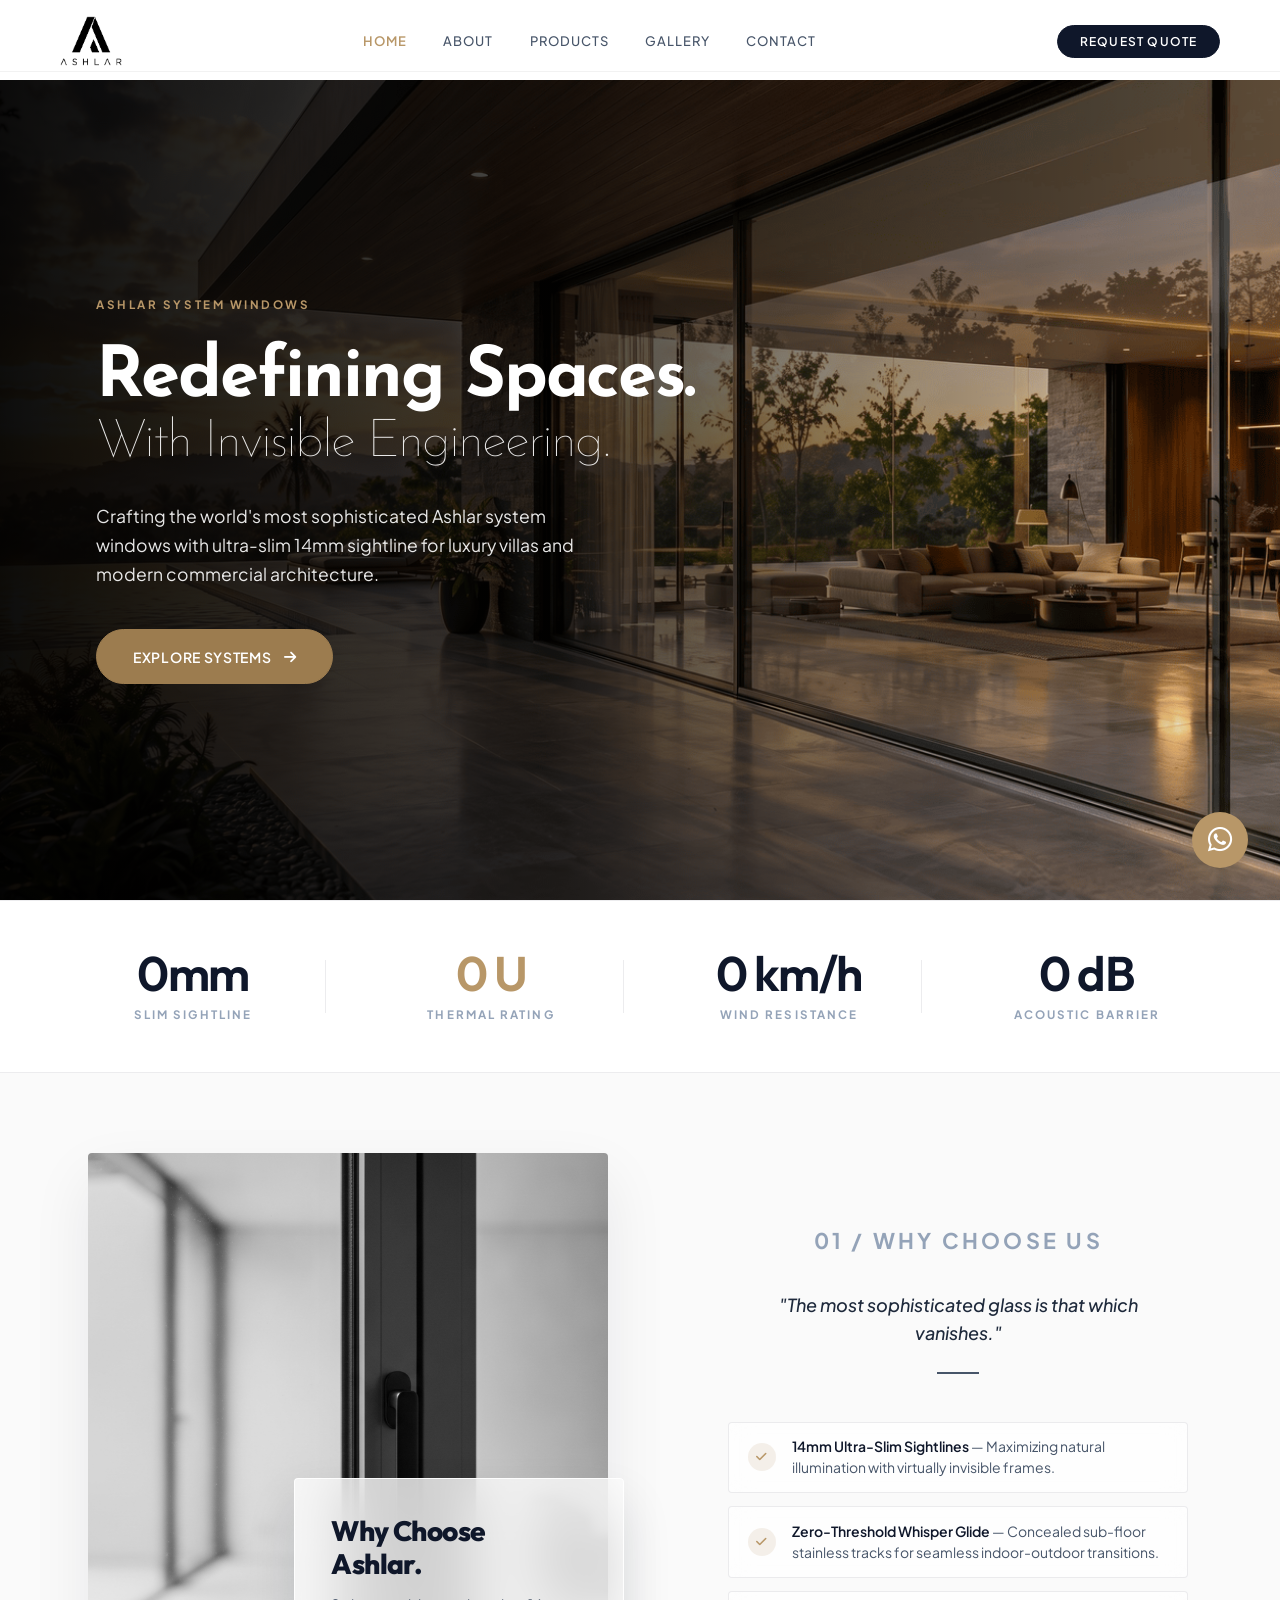
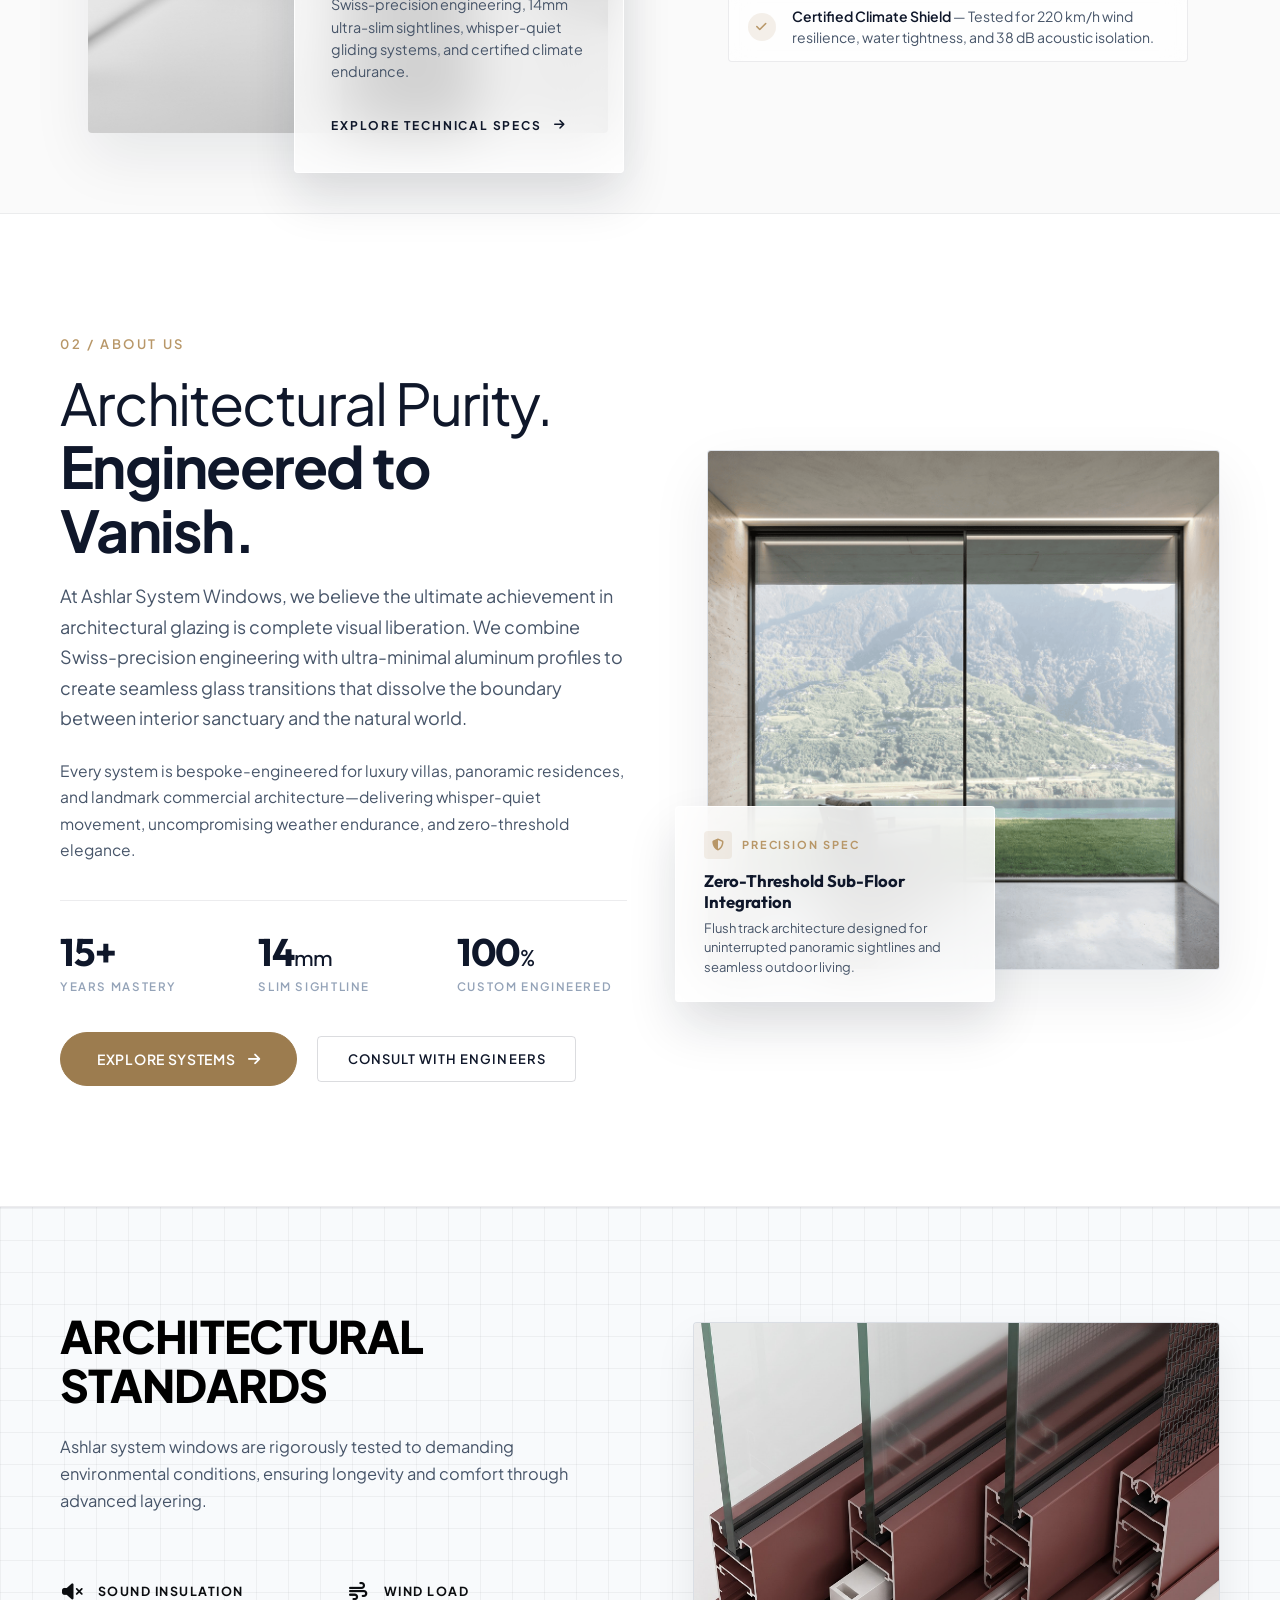
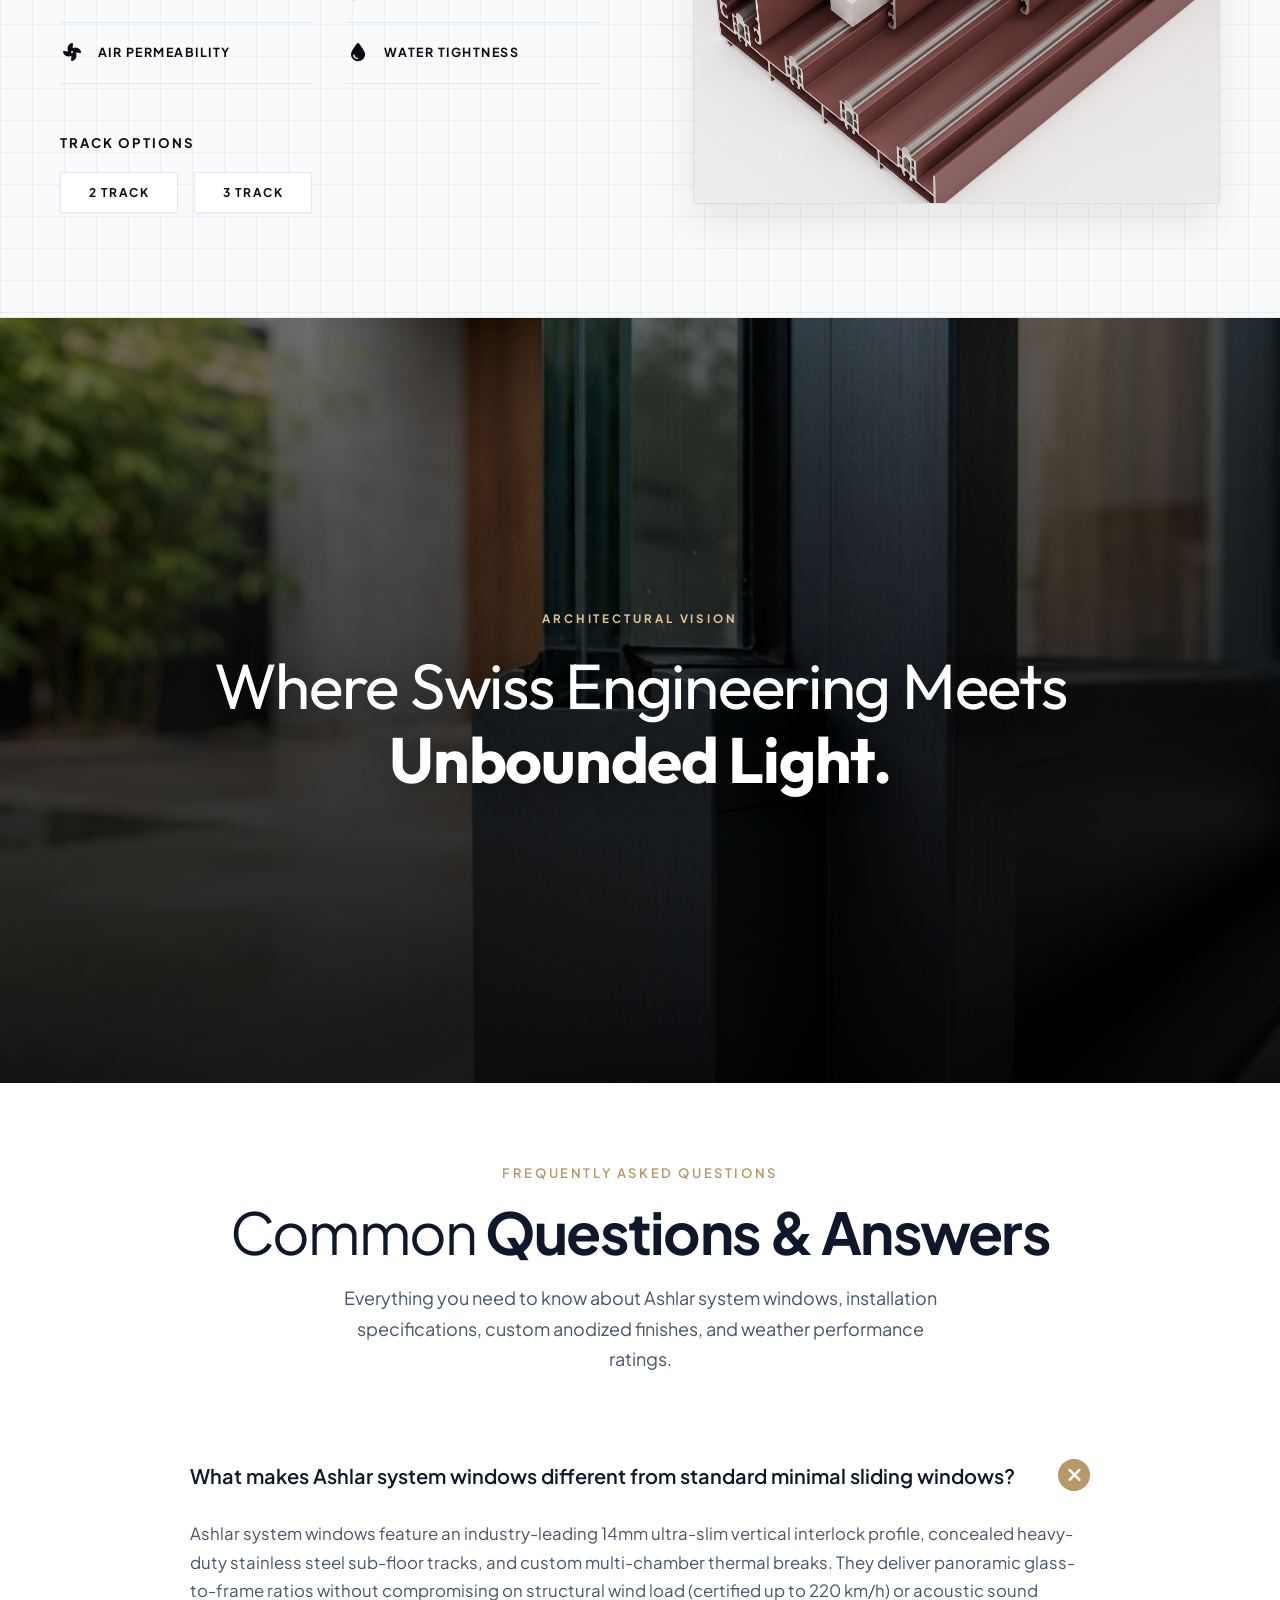
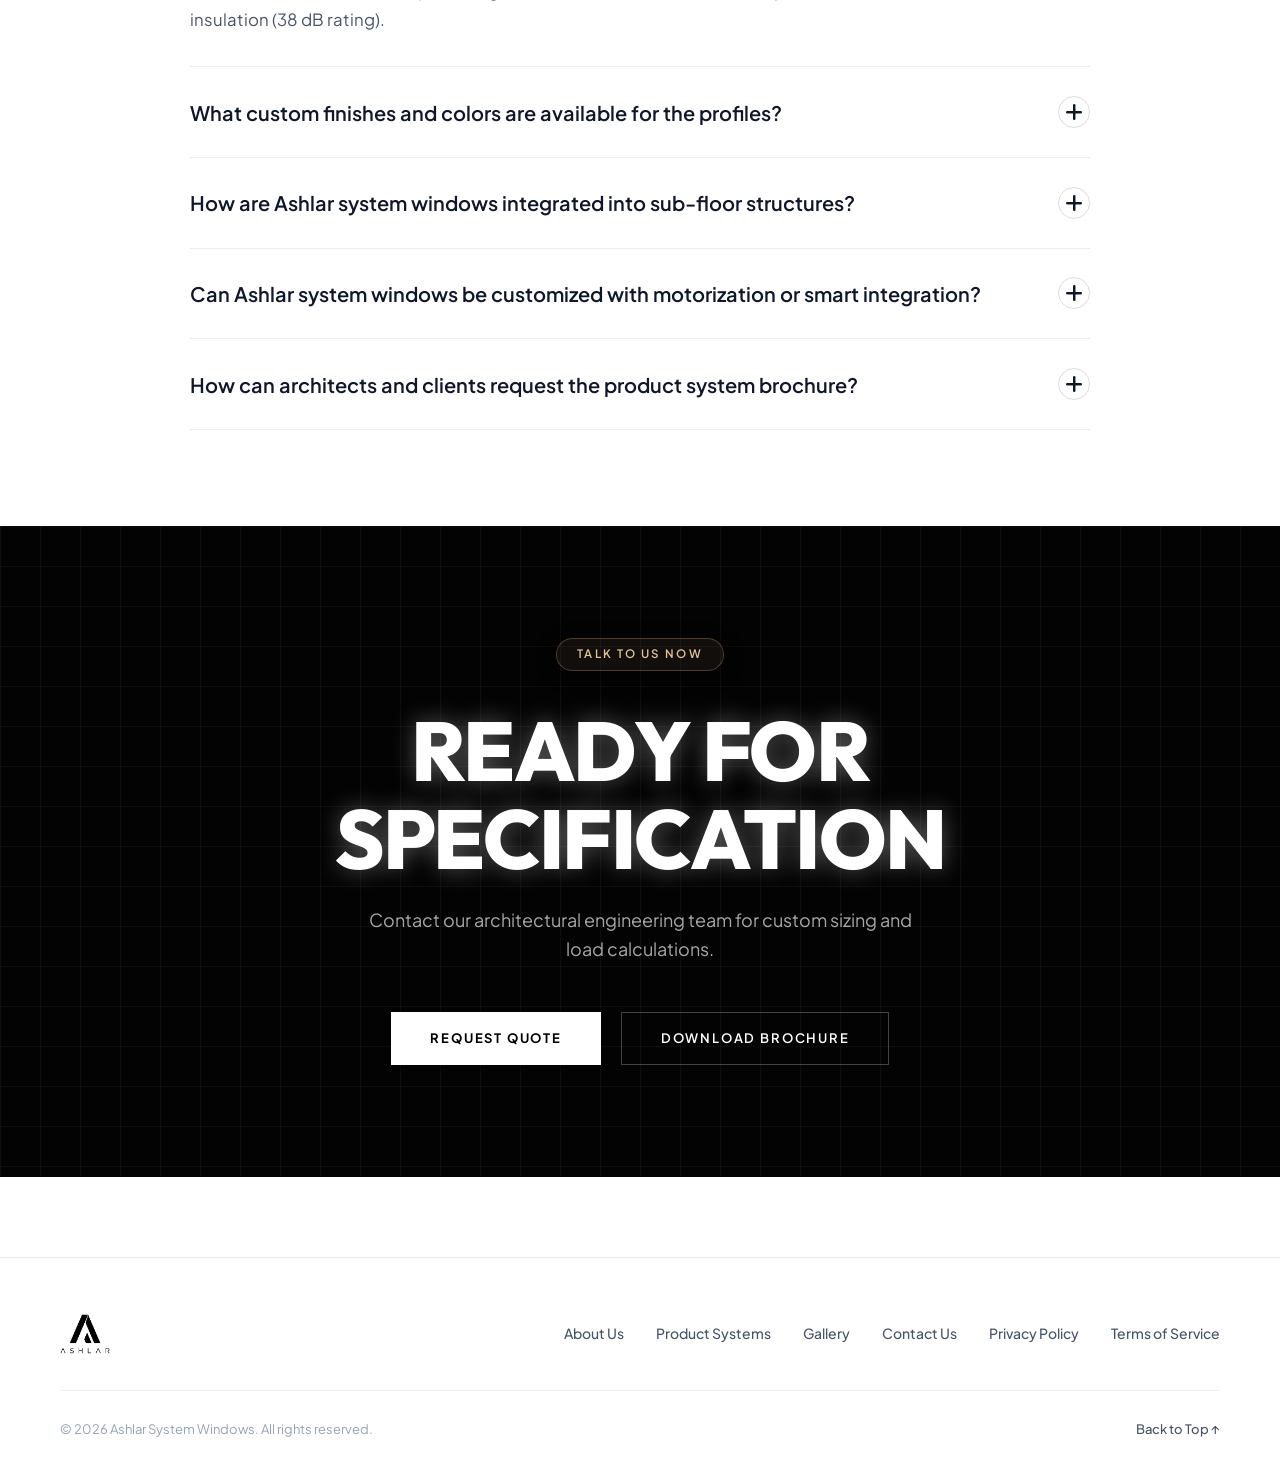
==== commit 03cb30bc: "Resized" ====
--- a/index.html
+++ b/index.html
@@ -15,8 +15,8 @@
   <meta property="og:url" content="https://ashlarwindows.com/">
   <meta property="og:title" content="Ashlar System Windows — Premium Architectural Glass & Minimal Sliding Systems">
   <meta property="og:description" content="Ashlar System Windows manufactures ultra-slim architectural glass systems, floor-to-ceiling minimal sliding panels, and high-performance aluminum frames.">
-  <meta property="og:image" content="https://ashlarwindows.com/aseets/ashlar-banner.png">
-  <meta property="og:image:secure_url" content="https://ashlarwindows.com/aseets/ashlar-banner.png">
+  <meta property="og:image" content="https://ashlarwindows.com/aseets/a-14-new-5.png">
+  <meta property="og:image:secure_url" content="https://ashlarwindows.com/aseets/a-14-new-5.png">
   <meta property="og:image:type" content="image/png">
   <meta property="og:image:width" content="2752">
   <meta property="og:image:height" content="1536">
@@ -27,7 +27,7 @@
   <meta property="twitter:url" content="https://ashlarwindows.com/">
   <meta property="twitter:title" content="Ashlar System Windows — Premium Architectural Glass & Minimal Sliding Systems">
   <meta property="twitter:description" content="Ashlar System Windows manufactures ultra-slim architectural glass systems, floor-to-ceiling minimal sliding panels, and high-performance aluminum frames.">
-  <meta property="twitter:image" content="https://ashlarwindows.com/aseets/ashlar-banner.png">
+  <meta property="twitter:image" content="https://ashlarwindows.com/aseets/a-14-new-5.png">
   <meta property="twitter:image:alt" content="Ashlar System Windows Banner">
 
   <!-- Structured Data (JSON-LD) -->
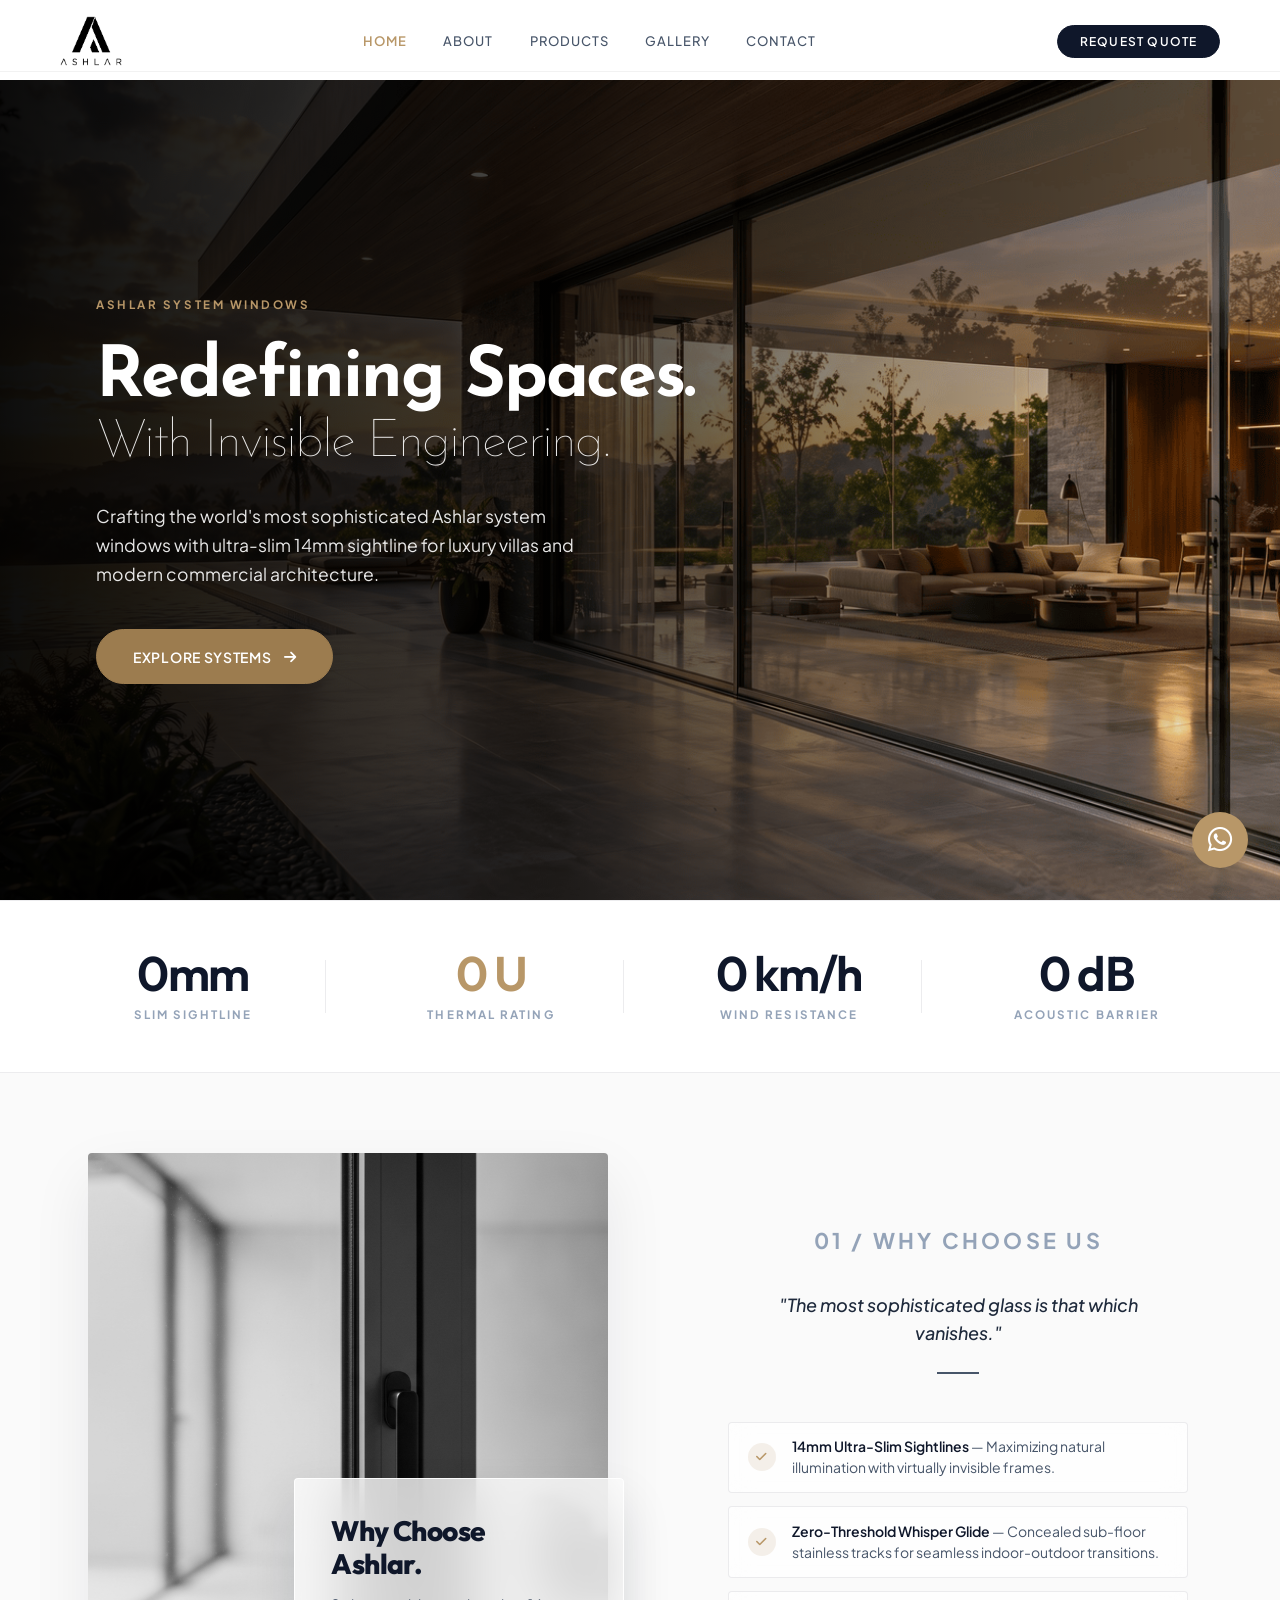
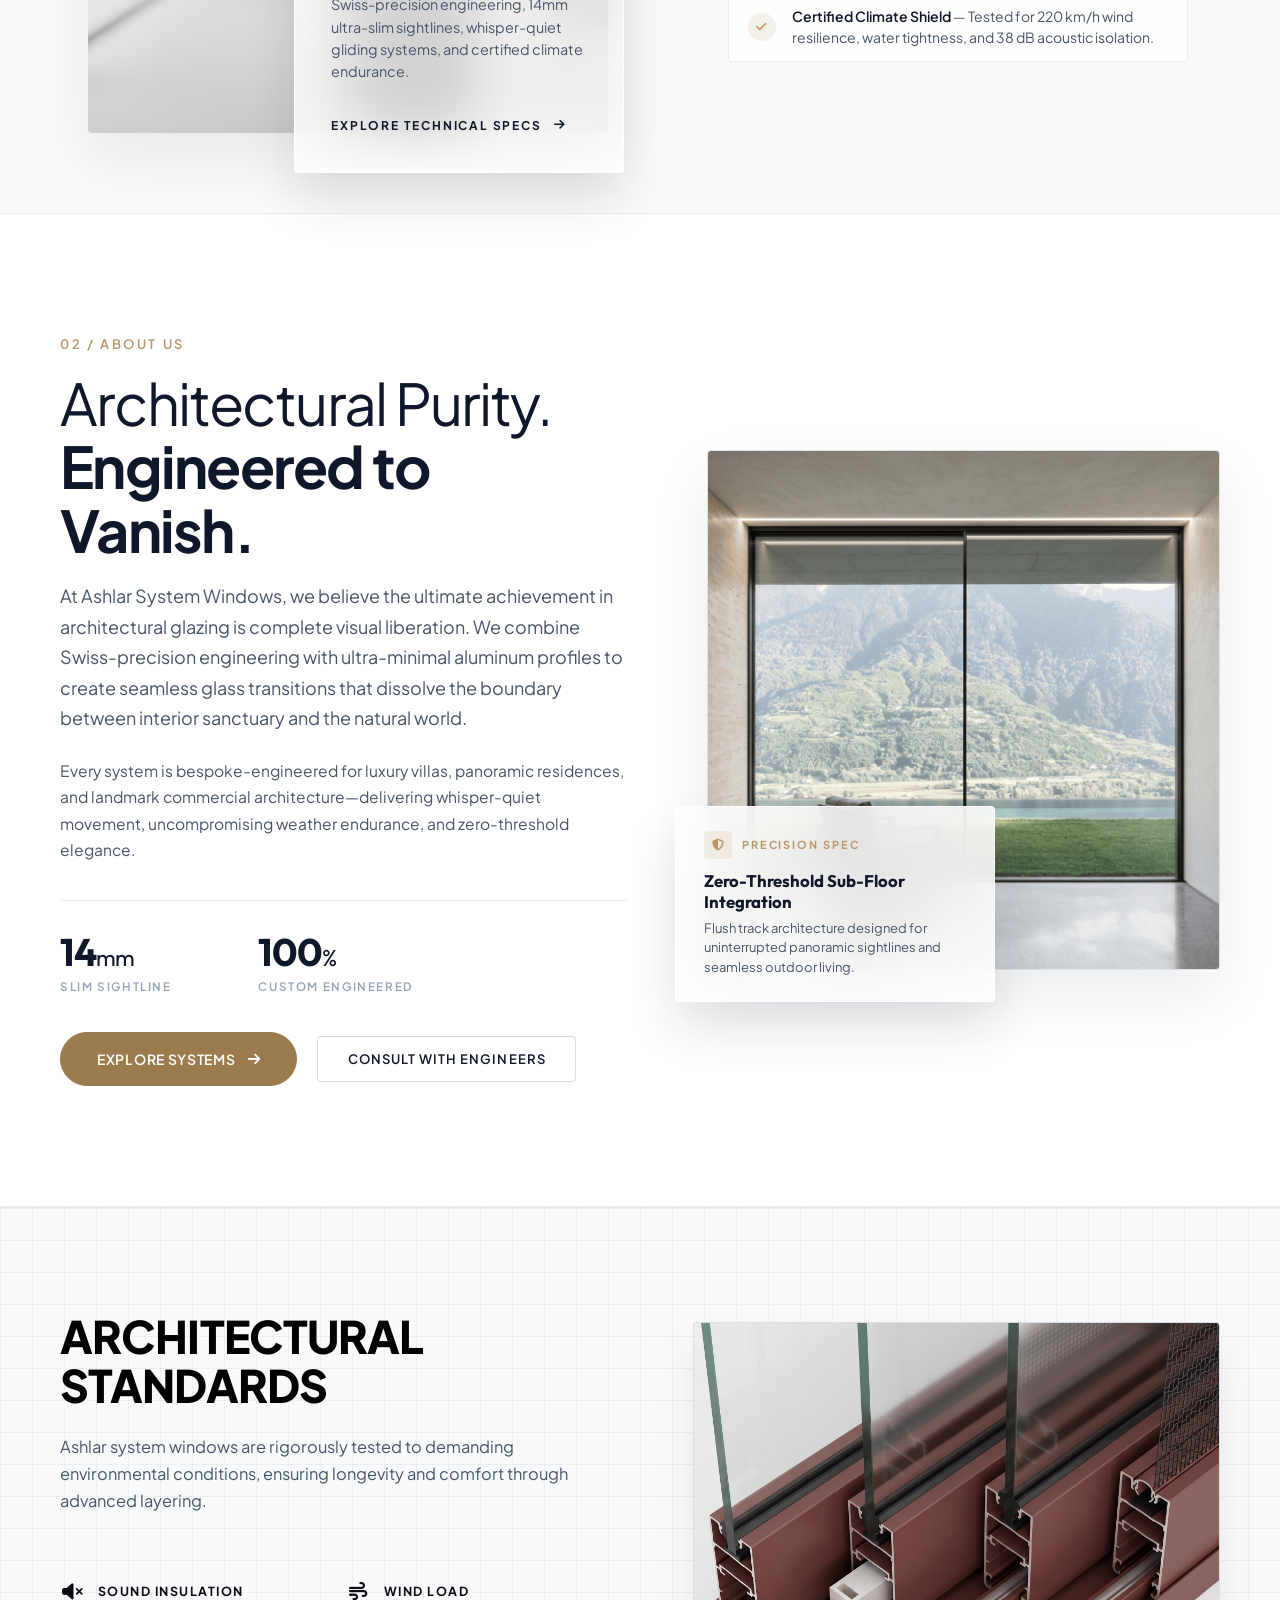
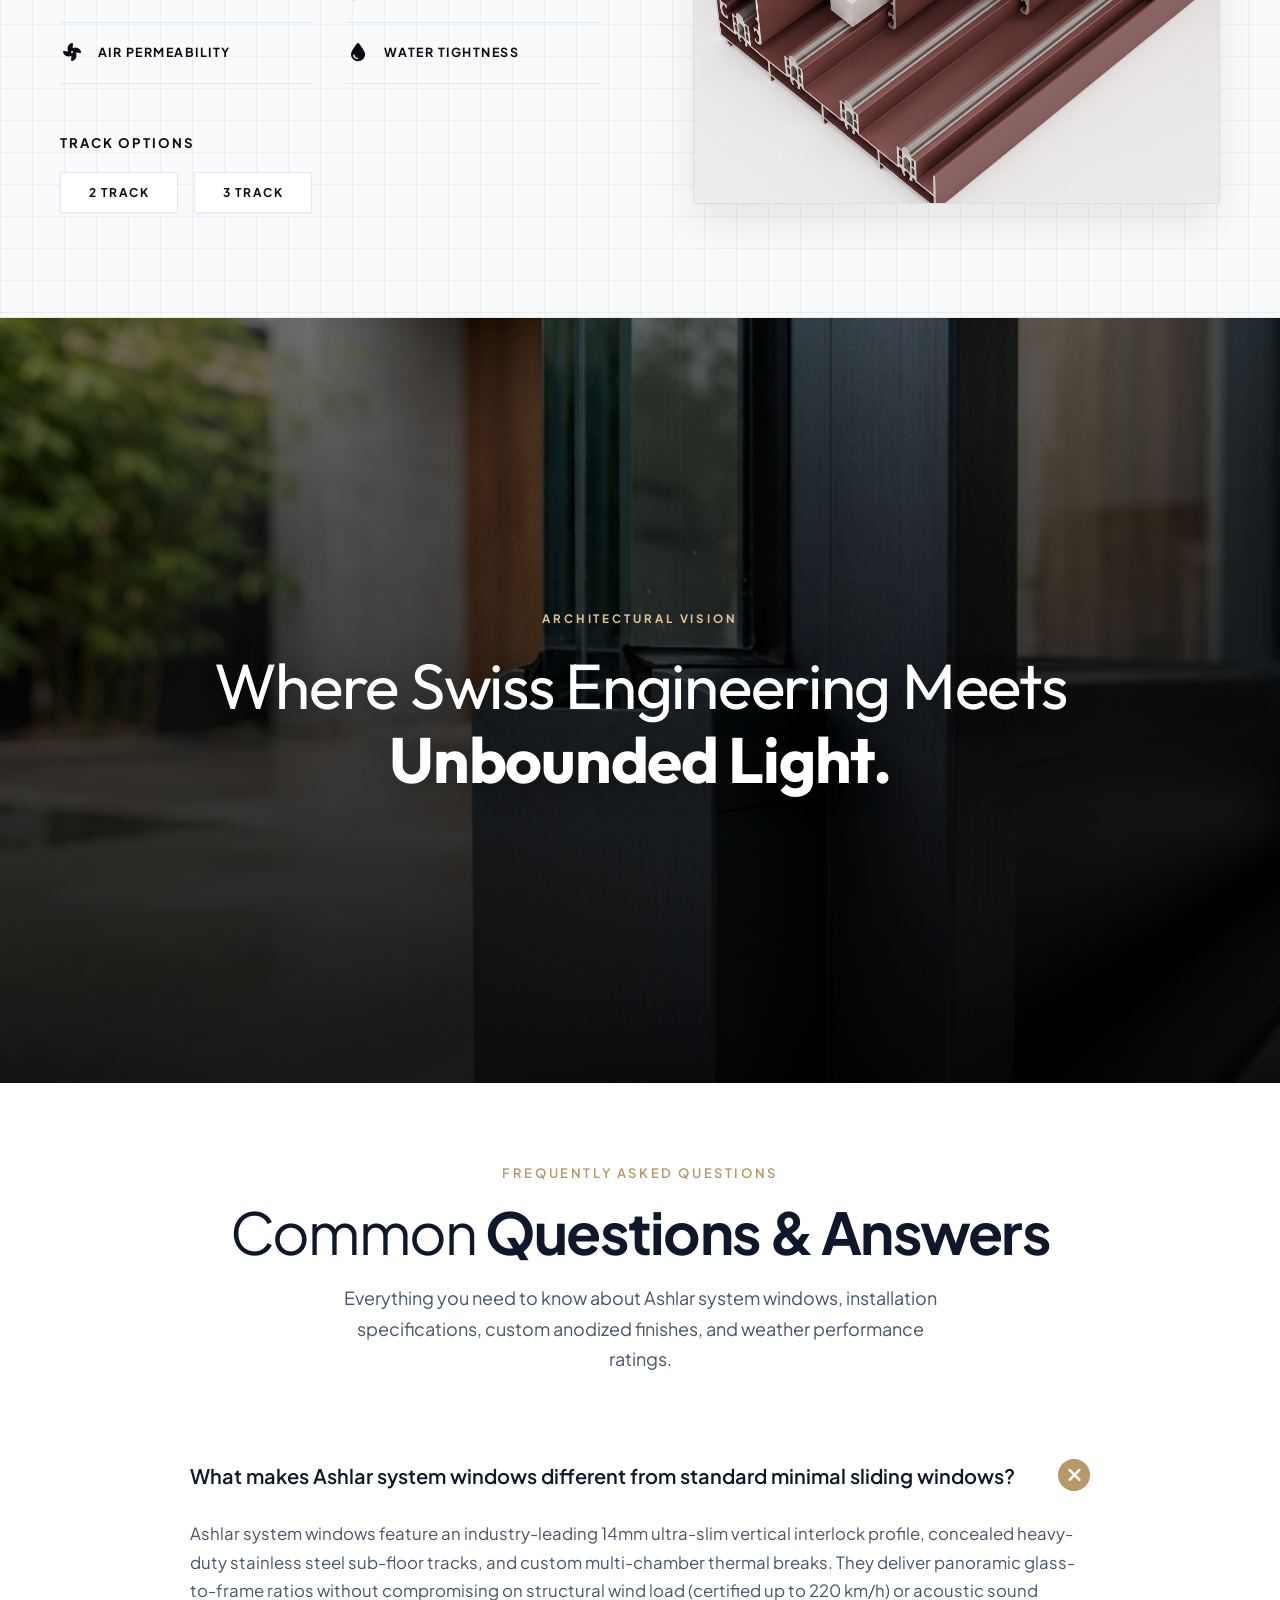
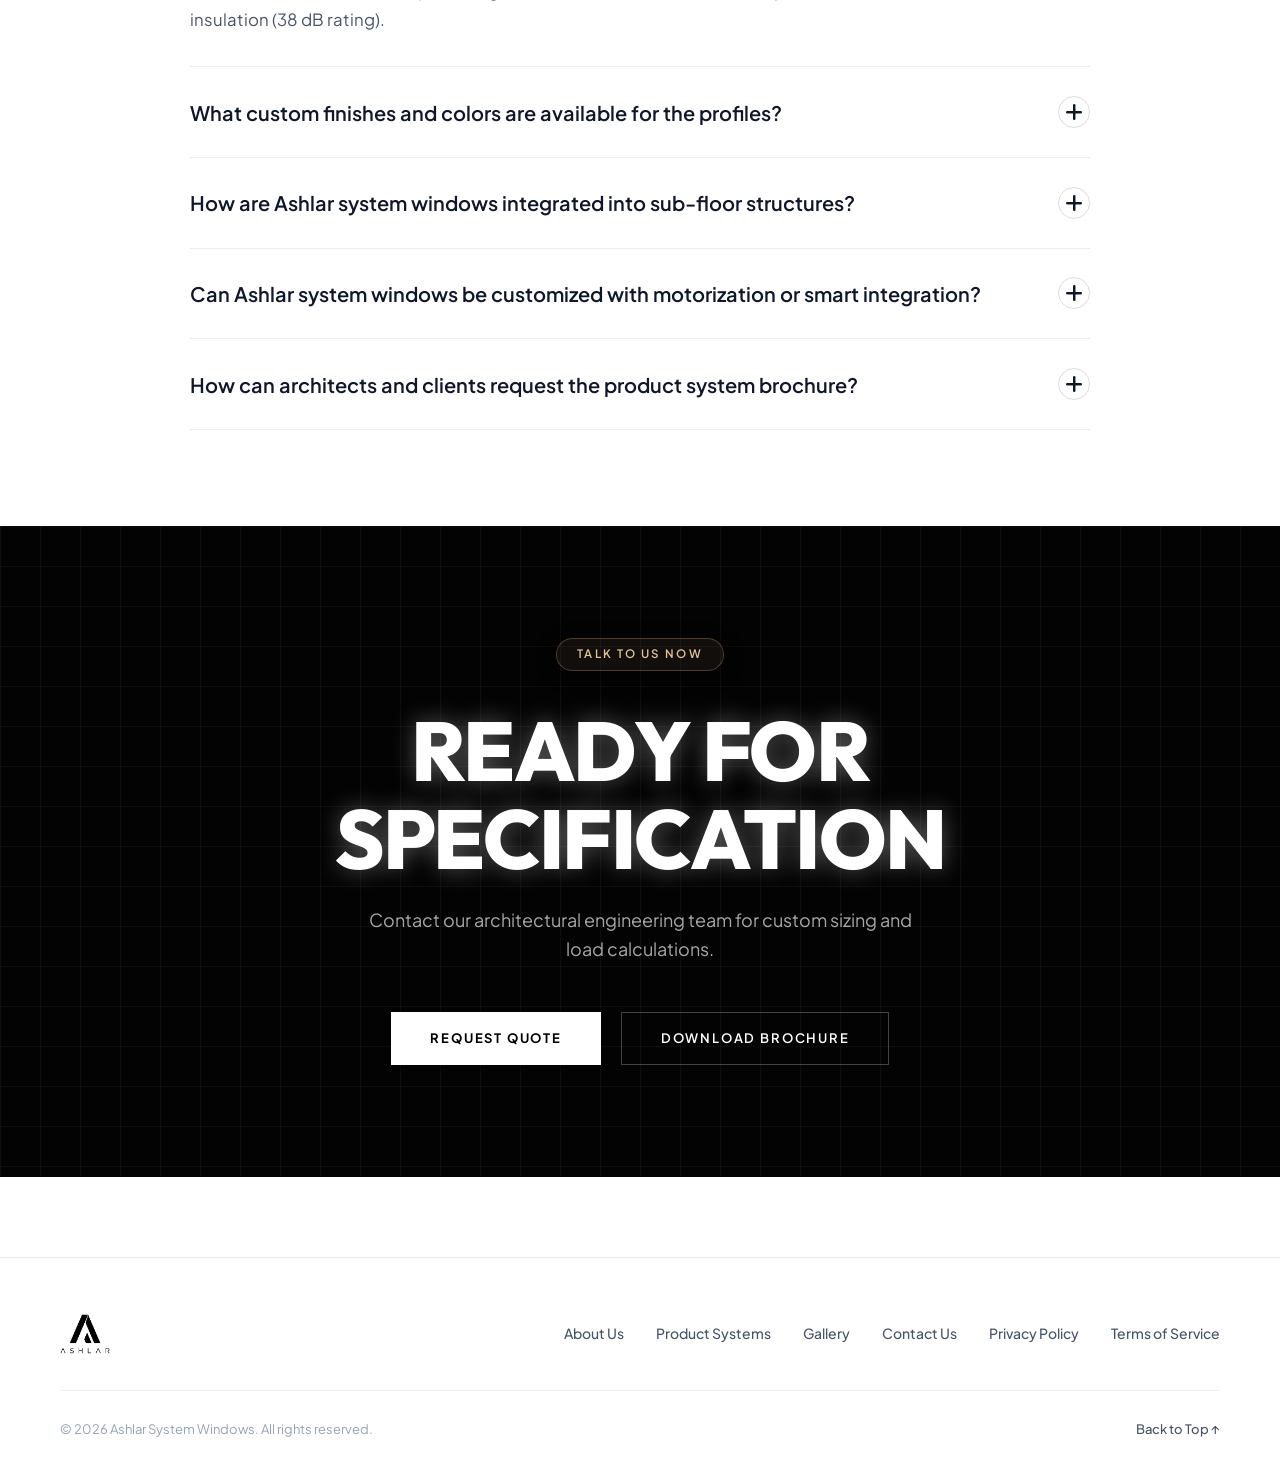
==== commit acf8029e: "remov" ====
--- a/index.html
+++ b/index.html
@@ -401,10 +401,6 @@
           <!-- Metrics Row -->
           <div class="about-metrics-row">
             <div class="about-metric-item">
-              <div class="about-metric-num">15+</div>
-              <div class="about-metric-label">Years Mastery</div>
-            </div>
-            <div class="about-metric-item">
               <div class="about-metric-num">14<span style="font-size: 0.6em; font-weight: 400;">mm</span></div>
               <div class="about-metric-label">Slim Sightline</div>
             </div>
